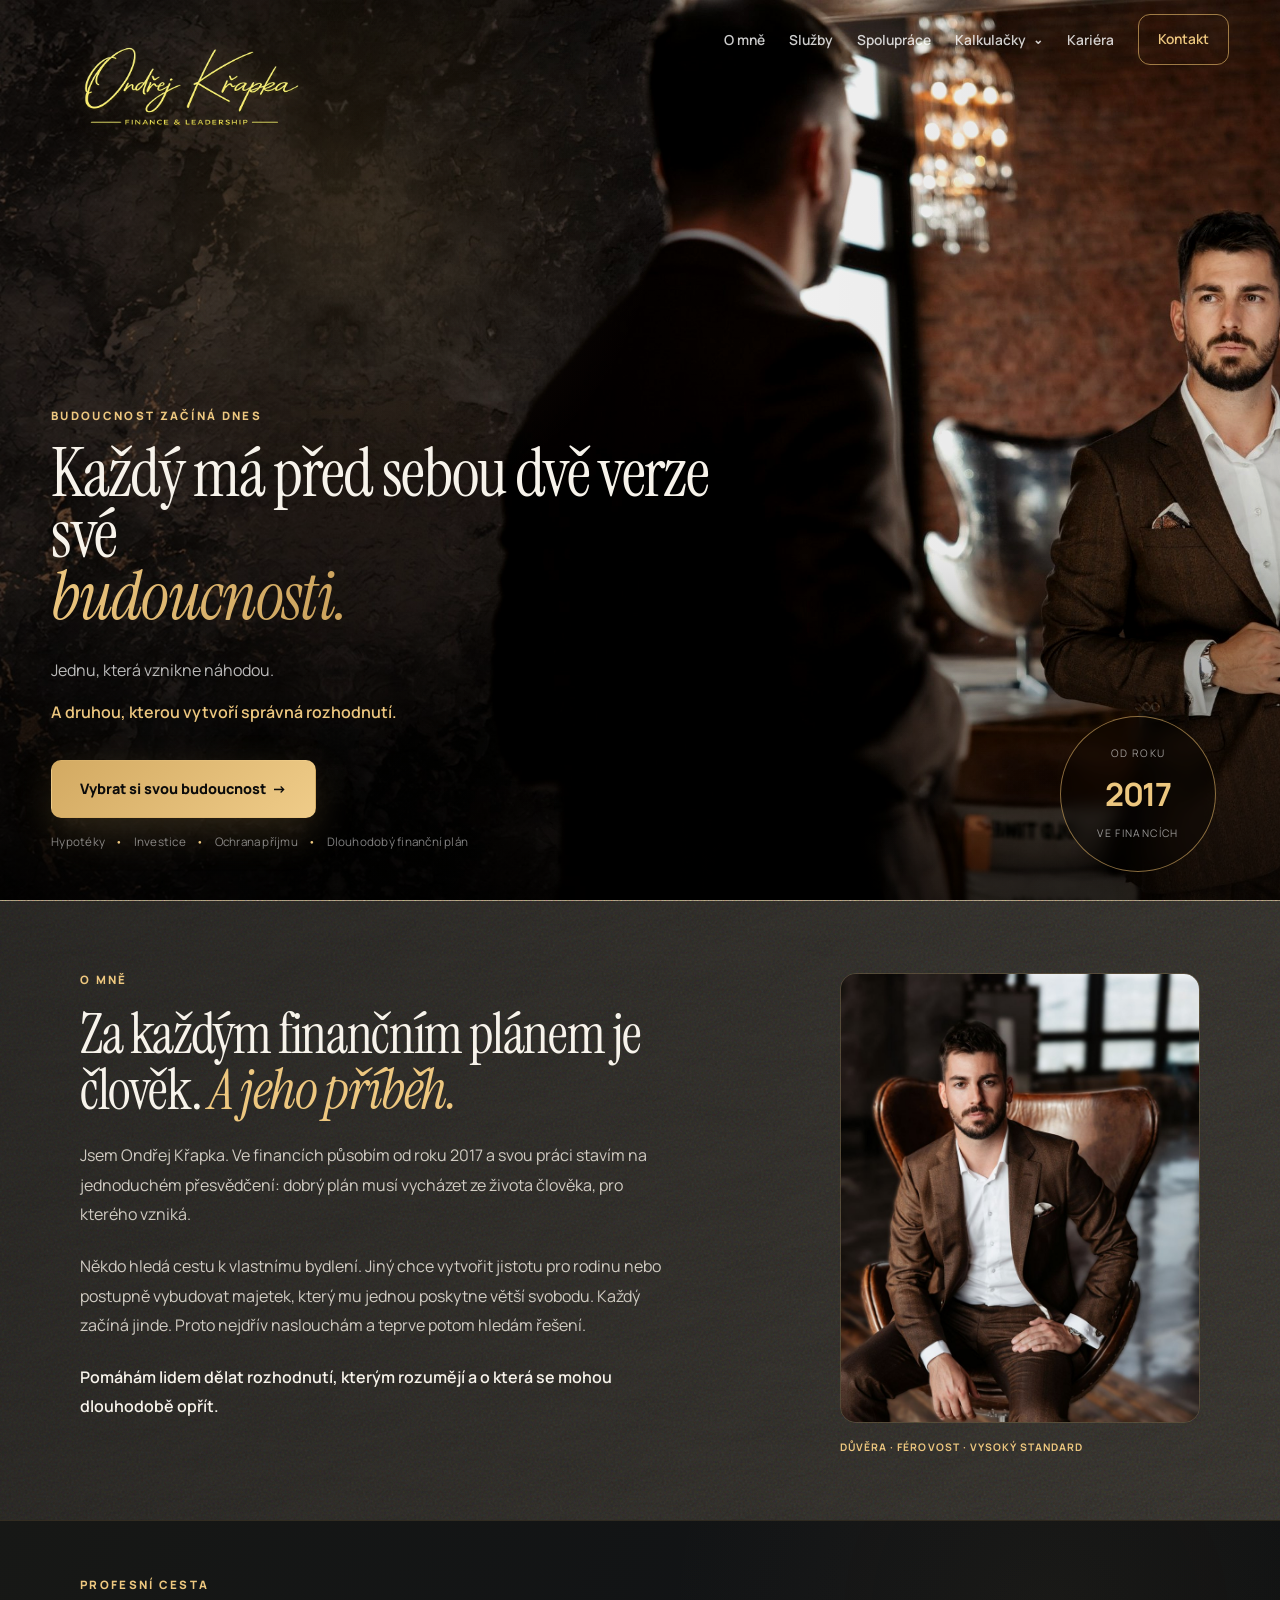
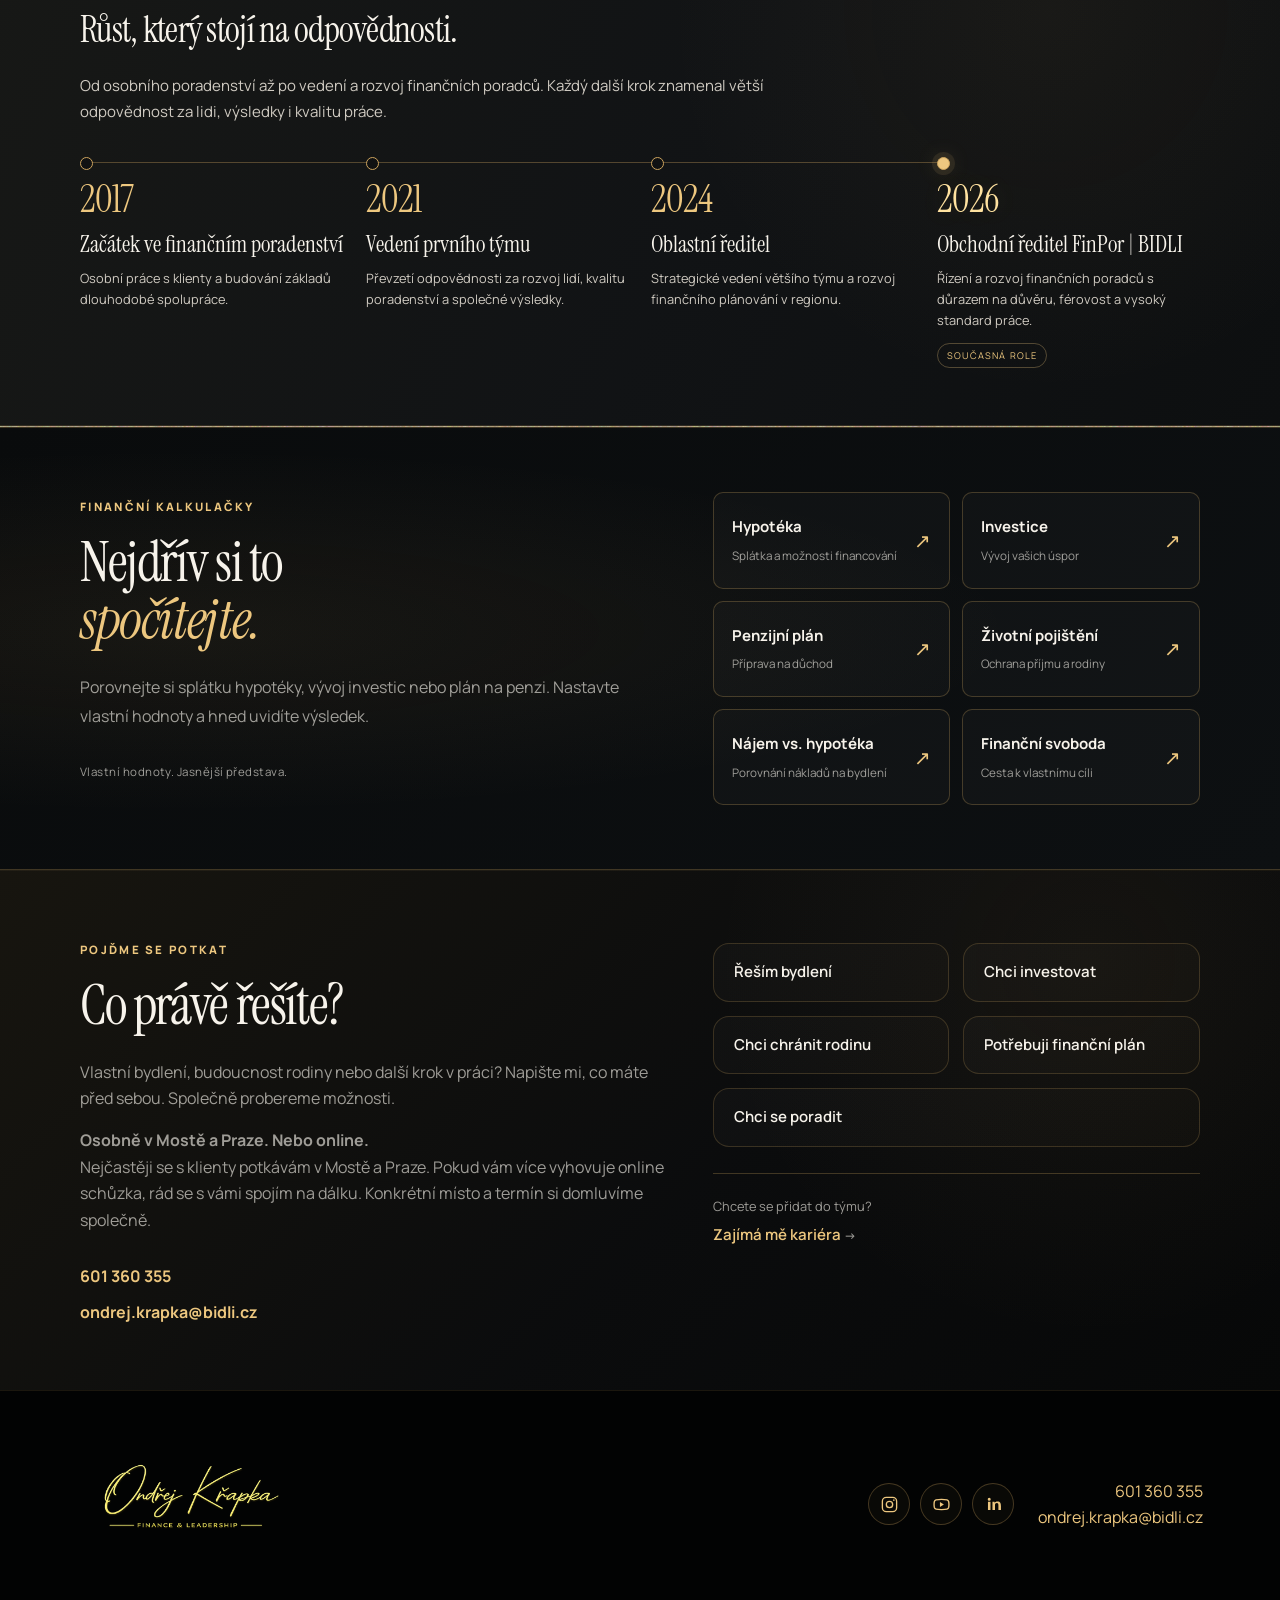
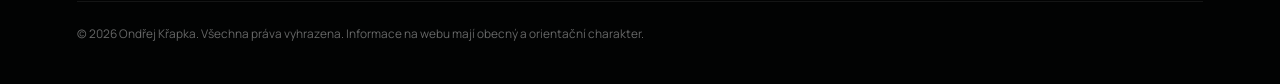
==== index.html @ a06b111b "Add meeting locations and online consultations" ====
<!DOCTYPE html>
<html lang="cs">
<head>
  <meta charset="UTF-8" />
  <meta name="viewport" content="width=device-width, initial-scale=1.0" />
  <meta name="description" content="Ondřej Křapka pomáhá klientům vytvářet dlouhodobý finanční plán pro bydlení, investice, ochranu příjmu a svobodnější budoucnost." />
  <title>Ondřej Křapka | Finance & Leadership</title>
  <link rel="preconnect" href="https://fonts.googleapis.com">
  <link rel="preconnect" href="https://fonts.gstatic.com" crossorigin>
  <link href="https://fonts.googleapis.com/css2?family=Instrument+Serif:ital@0;1&family=Manrope:wght@400;500;600;700;800&display=swap" rel="stylesheet">
    <link rel="stylesheet" href="styles.css?v=mobile-header-2">
</head>
<body class="home-page">
  <header class="site-header">
    <a href="#top" class="brand" aria-label="Ondřej Křapka – úvod"><picture><source media="(max-width: 700px)" srcset="logoHlavicka-mobile.png?v=1"><img src="logoHlavicka-optimized.png?v=1" alt="Ondřej Křapka – Finance & Leadership" decoding="async"></picture></a>
    <button class="menu-toggle" type="button" aria-label="Otevřít menu" aria-expanded="false"><span></span><span></span></button>
    <nav class="main-nav" aria-label="Hlavní navigace"><a href="index.html#o-mne">O mně</a><a href="spoluprace.html#sluzby">Služby</a><a href="spoluprace.html">Spolupráce</a><div class="nav-dropdown"><a href="kalkulacky.html">Kalkulačky</a><div class="nav-dropdown-menu"><a href="kalkulacky.html#mortgage">Hypoteční kalkulačka</a><a href="kalkulacky.html#investment">Investiční kalkulačka</a><a href="kalkulacky.html#insurance">Životní pojištění</a><a href="kalkulacky.html#pension">Penzijní plán</a><a href="kalkulacky.html#rentbuy">Nájem versus hypotéka</a><a href="kalkulacky.html#freedom">Finanční svoboda</a></div></div><a href="kariera.html">Kariéra</a><a href="index.html#kontakt" class="nav-cta">Kontakt</a></nav>
  </header>

  <main id="top">
    <section class="hero">
      <img class="hero-image" src="hero-sterka-optimized.jpg?v=1" width="3173" height="1365" alt="Ondřej Křapka" fetchpriority="high" decoding="async">
      <div class="hero-overlay"></div>
      <div class="hero-content">
        <span class="eyebrow">Budoucnost začíná dnes</span>
        <h1>Každý má před sebou dvě verze své <em>budoucnosti.</em></h1>
        <p class="hero-lead">Jednu, která vznikne náhodou.<strong>A druhou, kterou vytvoří správná rozhodnutí.</strong></p>
        <div class="hero-actions"><a class="button button-primary" href="#kontakt">Vybrat si svou budoucnost&nbsp; →</a></div>
        <div class="hero-note hero-services">Hypotéky <span>•</span> Investice <span>•</span> Ochrana příjmu <span>•</span> Dlouhodobý finanční plán</div>
      </div>
      <div class="hero-badge"><span>Od roku</span><strong>2017</strong><span>ve financích</span></div>
    </section>




    <section class="about-page section" id="o-mne" aria-labelledby="about-title">
      <div class="about-page-inner">
        <div class="about-introduction">
          <div class="reveal">
            <span class="section-label">O mně</span>
            <h2 id="about-title">Za každým finančním plánem je člověk. <em>A jeho příběh.</em></h2>
            <p>Jsem Ondřej Křapka. Ve financích působím od roku 2017 a svou práci stavím na jednoduchém přesvědčení: dobrý plán musí vycházet ze života člověka, pro kterého vzniká.</p>
            <p>Někdo hledá cestu k vlastnímu bydlení. Jiný chce vytvořit jistotu pro rodinu nebo postupně vybudovat majetek, který mu jednou poskytne větší svobodu. Každý začíná jinde. Proto nejdřív naslouchám a teprve potom hledám řešení.</p>
            <p class="about-emphasis">Pomáhám lidem dělat rozhodnutí, kterým rozumějí a o která se mohou dlouhodobě opřít.</p>
          </div>
          <figure class="about-portrait reveal">
            <img src="business8-optimized.jpg?v=1" alt="Ondřej Křapka v obleku" loading="lazy" decoding="async">
            <figcaption>Důvěra · Férovost · Vysoký standard</figcaption>
          </figure>
        </div>

        <section class="about-experience about-block" id="profesni-cesta" aria-labelledby="journey-title">
          <div class="reveal">
            <span class="section-label">Profesní cesta</span>
            <h3 id="journey-title">Růst, který stojí na odpovědnosti.</h3>
            <p>Od osobního poradenství až po vedení a rozvoj finančních poradců. Každý další krok znamenal větší odpovědnost za lidi, výsledky i kvalitu práce.</p>
          </div>
          <ol class="career-timeline" role="list" aria-label="Profesní časová osa Ondřeje Křapky">
            <li class="career-step">
              <span class="career-year">2017</span>
              <h4>Začátek ve finančním poradenství</h4>
              <p>Osobní práce s klienty a budování základů dlouhodobé spolupráce.</p>
            </li>
            <li class="career-step">
              <span class="career-year">2021</span>
              <h4>Vedení prvního týmu</h4>
              <p>Převzetí odpovědnosti za rozvoj lidí, kvalitu poradenství a společné výsledky.</p>
            </li>
            <li class="career-step">
              <span class="career-year">2024</span>
              <h4>Oblastní ředitel</h4>
              <p>Strategické vedení většího týmu a rozvoj finančního plánování v regionu.</p>
            </li>
            <li class="career-step career-step-current" aria-current="step">
              <span class="career-year">2026</span>
              <h4>Obchodní ředitel FinPor | BIDLI</h4>
              <p>Řízení a rozvoj finančních poradců s důrazem na důvěru, férovost a vysoký standard práce.</p>
              <span class="career-current-label">Současná role</span>
            </li>
          </ol>
        </section>






      </div>
    </section>




<section id="kalkulacky" class="calculator-teaser section" aria-labelledby="calculator-teaser-title">
      <div class="calculator-teaser-inner">
        <div class="calculator-teaser-copy">
          <span class="section-label">Finanční kalkulačky</span>
          <h2 id="calculator-teaser-title">Nejdřív si to<br><em>spočítejte.</em></h2>
          <p>Porovnejte si splátku hypotéky, vývoj investic nebo plán na penzi. Nastavte vlastní hodnoty a hned uvidíte výsledek.</p>
          <span class="calculator-teaser-note">Vlastní hodnoty. Jasnější představa.</span>
        </div>
<nav class="calculator-shortcuts" aria-label="Vyberte kalkulačku"><a href="kalkulacky.html#mortgage"><span><strong>Hypotéka</strong><small>Splátka a možnosti financování</small></span><span aria-hidden="true">↗</span></a><a href="kalkulacky.html#investment"><span><strong>Investice</strong><small>Vývoj vašich úspor</small></span><span aria-hidden="true">↗</span></a><a href="kalkulacky.html#pension"><span><strong>Penzijní plán</strong><small>Příprava na důchod</small></span><span aria-hidden="true">↗</span></a><a href="kalkulacky.html#insurance"><span><strong>Životní pojištění</strong><small>Ochrana příjmu a rodiny</small></span><span aria-hidden="true">↗</span></a><a href="kalkulacky.html#rentbuy"><span><strong>Nájem vs. hypotéka</strong><small>Porovnání nákladů na bydlení</small></span><span aria-hidden="true">↗</span></a><a href="kalkulacky.html#freedom"><span><strong>Finanční svoboda</strong><small>Cesta k vlastnímu cíli</small></span><span aria-hidden="true">↗</span></a></nav>
      </div>
    </section>








    <section id="kontakt" class="contact section">
      <div class="reveal">
        <span class="section-label">Pojďme se potkat</span>
        <h2>Co právě řešíte?</h2>
        <p>Vlastní bydlení, budoucnost rodiny nebo další krok v práci? Napište mi, co máte před sebou. Společně probereme možnosti.</p>
        <p><strong>Osobně v Mostě a Praze. Nebo online.</strong><br>Nejčastěji se s klienty potkávám v Mostě a Praze. Pokud vám více vyhovuje online schůzka, rád se s vámi spojím na dálku. Konkrétní místo a termín si domluvíme společně.</p>
        <div class="contact-direct"><a href="tel:+420601360355">601 360 355</a><a href="mailto:ondrej.krapka@bidli.cz">ondrej.krapka@bidli.cz</a></div>
      </div>

      <div class="contact-journey reveal">
        <div class="contact-step" id="futureStep" aria-hidden="false">
          <div class="future-picker" role="group" aria-label="Výběr oblasti spolupráce">
            <button class="future-option" type="button" data-future="Vlastní bydlení" data-message="Hypotéka a financování bydlení">
              <strong>Řeším bydlení</strong>
            </button>
            <button class="future-option" type="button" data-future="Finanční nezávislost" data-message="Investice a budování majetku">
              <strong>Chci investovat</strong>
            </button>
            <button class="future-option" type="button" data-future="Jistota pro rodinu" data-message="Ochrana příjmu a rodiny">
              <strong>Chci chránit rodinu</strong>
            </button>
            <button class="future-option" type="button" data-future="Dlouhodobý finanční plán" data-message="Komplexní finanční plán">
              <strong>Potřebuji finanční plán</strong>
            </button>
            <button class="future-option" style="grid-column:1/-1" type="button" data-future="Chci se poradit" data-message="Obecný dotaz – chci se poradit">
              <strong>Chci se poradit</strong>
            </button>
            <button class="future-option career-contact-option" type="button" data-future="Kariéra ve financích" data-message="Kariéra ve finančním poradenství">
              <span>Chcete se přidat do týmu?</span><strong>Zajímá mě kariéra <span aria-hidden="true">→</span></strong>
            </button>
          </div>
        </div>

        <div class="contact-step hidden" id="formStep" aria-hidden="true" inert>
          <form class="contact-form" id="contactForm" novalidate>
            <div class="contact-form-head">
              <div><h3>Udělali jste první krok.</h3><div class="selected-future" id="selectedFuture">—</div></div>
              <button class="change-future" id="changeFuture" type="button">Změnit výběr</button>
            </div>
            <input type="hidden" name="tema" id="futureInput">
            <div class="form-row"><label>Jméno a příjmení<input type="text" name="jmeno" autocomplete="name" required></label><label>Telefon<input type="tel" name="telefon" autocomplete="tel" required></label></div>
            <label>E-mail<input type="email" name="email" autocomplete="email" required></label>
            <label>Co aktuálně řešíte? <span style="font-weight:400;color:rgba(255,255,255,.38)">(volitelné)</span><textarea name="zprava" rows="3" placeholder="Stačí pár vět..."></textarea></label>
            <label class="consent"><input type="checkbox" name="souhlas" value="ano" required><span>Souhlasím se zpracováním údajů za účelem zpětného kontaktování.</span></label>
            <button class="button button-primary" type="submit">Připravit e-mail →</button>
            <p class="contact-note" id="contactNote">Po potvrzení se otevře váš e-mailový program s připravenou zprávou. První rozhovor je nezávazný.</p>
            <p class="form-status" id="formStatus" role="status" aria-live="polite"></p>
          </form>
        </div>
      </div>
    </section>
  </main>

  <footer class="site-footer"><div><img src="logoHlavicka-optimized.png?v=1" alt="Ondřej Křapka" loading="lazy" decoding="async"></div><nav class="footer-socials" aria-label="Sociální sítě"><a href="https://www.instagram.com/ondrej.krapka/" target="_blank" rel="noopener noreferrer" aria-label="Instagram Ondřeje Křapky"><svg viewBox="0 0 24 24" aria-hidden="true"><rect x="3" y="3" width="18" height="18" rx="5"></rect><circle cx="12" cy="12" r="4"></circle><circle class="social-icon-dot" cx="17.5" cy="6.5" r="1"></circle></svg></a><a href="https://www.youtube.com/@OndrejKrapka" target="_blank" rel="noopener noreferrer" aria-label="YouTube Ondřeje Křapky"><svg viewBox="0 0 24 24" aria-hidden="true"><path d="M21 8.2a3 3 0 0 0-2.1-2.1C17 5.6 12 5.6 12 5.6s-5 0-6.9.5A3 3 0 0 0 3 8.2 15 15 0 0 0 2.6 12 15 15 0 0 0 3 15.8a3 3 0 0 0 2.1 2.1c1.9.5 6.9.5 6.9.5s5 0 6.9-.5a3 3 0 0 0 2.1-2.1 15 15 0 0 0 .4-3.8 15 15 0 0 0-.4-3.8Z"></path><path class="social-icon-fill" d="m10 15.2 5-3.2-5-3.2Z"></path></svg></a><a href="https://linkedin.com/in/ondrejkrapka?originalSubdomain=cz" target="_blank" rel="noopener noreferrer" aria-label="LinkedIn Ondřeje Křapky"><svg viewBox="0 0 24 24" aria-hidden="true"><path class="social-icon-fill" d="M5 8.5h3.2V19H5V8.5Zm1.6-5a1.9 1.9 0 1 1 0 3.8 1.9 1.9 0 0 1 0-3.8Zm3.6 5h3.1v1.4c.7-1.1 1.9-1.8 3.6-1.8 3.8 0 4.5 2.5 4.5 5.8V19h-3.2v-5.8c0-1.4 0-3.2-2-3.2s-2.3 1.5-2.3 3.1V19h-3.2V8.5Z"></path></svg></a></nav><div class="footer-links"><a href="tel:+420601360355">601 360 355</a><a href="mailto:ondrej.krapka@bidli.cz">ondrej.krapka@bidli.cz</a></div><p>© <span id="year"></span> Ondřej Křapka. Všechna práva vyhrazena. Informace na webu mají obecný a orientační charakter.</p></footer>

  <script src="script.js?v=career-journey-about-1"></script>
  <script>
    const futureStep=document.getElementById('futureStep'),formStep=document.getElementById('formStep'),futureInput=document.getElementById('futureInput'),selectedFuture=document.getElementById('selectedFuture'),changeFuture=document.getElementById('changeFuture'),contactNote=document.getElementById('contactNote'),contactForm=document.getElementById('contactForm'),formStatus=document.getElementById('formStatus');
    const showContactStep=(element,visible)=>{element.classList.toggle('hidden',!visible);element.inert=!visible;element.setAttribute('aria-hidden',String(!visible))};
    document.querySelectorAll('.future-option').forEach(option=>option.addEventListener('click',()=>{
      document.querySelectorAll('.future-option').forEach(item=>item.classList.toggle('active',item===option));
      futureInput.value=option.dataset.message||option.dataset.future;
      selectedFuture.textContent=option.dataset.future;
      if(option.dataset.future==='Kariéra ve financích'){
        contactNote.textContent='Po potvrzení se otevře váš e-mailový program. Rád vám představím fungování týmu i možnosti kariérního růstu.';
      }else{
        contactNote.textContent='Po potvrzení se otevře váš e-mailový program s připravenou zprávou. První rozhovor je nezávazný.';
      }
      formStatus.textContent='';
      showContactStep(futureStep,false);
      showContactStep(formStep,true);
      setTimeout(()=>formStep.querySelector('input:not([type="hidden"])')?.focus(),280);
    }));
    if(new URLSearchParams(location.search).get('tema')==='kariera')document.querySelector('.future-option[data-future="Kariéra ve financích"]').click();
    const requestedBank={moneta:'MONETA Money Bank',csas:'Česká spořitelna',kb:'Komerční banka'}[new URLSearchParams(location.search).get('banka')];
    if(requestedBank){
      document.querySelector('.future-option[data-future="Vlastní bydlení"]').click();
      contactForm.querySelector('textarea').value='Zajímá mě hypotéka u banky '+requestedBank+'. Prosím o ověření aktuální sazby a podmínek.';
      history.replaceState(null,'',location.pathname+location.hash);
    }
    changeFuture.addEventListener('click',()=>{
      showContactStep(formStep,false);
      showContactStep(futureStep,true);
      setTimeout(()=>document.querySelector('.future-option.active')?.focus(),280);
    });
    contactForm.addEventListener('submit',event=>{
      event.preventDefault();
      formStatus.textContent='';
      if(!contactForm.checkValidity()){
        formStatus.textContent='Prosím doplňte povinné údaje a potvrďte souhlas.';
        contactForm.reportValidity();
        return;
      }
      const data=new FormData(contactForm),subject='Nezávazná konzultace – '+selectedFuture.textContent,body=['Téma: '+(data.get('tema')||selectedFuture.textContent),'Jméno: '+data.get('jmeno'),'Telefon: '+data.get('telefon'),'E-mail: '+data.get('email'),'','Co aktuálně řeším:',''+(data.get('zprava')||'—')].join('\n');
      formStatus.textContent='Otevírám připravený e-mail. Pokud se nic nestane, napište na ondrej.krapka@bidli.cz.';
      window.location.href='mailto:ondrej.krapka@bidli.cz?subject='+encodeURIComponent(subject)+'&body='+encodeURIComponent(body);
    });

  </script>
</body>
</html>
---- styles.css ----
:root{
      --black:#050606;
      --black-soft:#0b0c0d;
      --panel:#101112;
      --gold:#cda45e;
      --gold-light:#edc77f;
      --white:#f7f3eb;
      --muted:rgba(247,243,235,.62);
      --line:rgba(205,164,94,.28);
      --shadow:0 24px 70px rgba(0,0,0,.35);
    }
    *{box-sizing:border-box}
    html{scroll-behavior:smooth}
    body{margin:0;background:var(--black);color:var(--white);font-family:"Manrope",sans-serif;line-height:1.65;overflow-x:hidden}
    body.menu-open{overflow:hidden}
    a{color:inherit;text-decoration:none}
    img{display:block;max-width:100%}
    button,input,textarea,select{font:inherit}

    .site-header{position:fixed;top:-10px;left:0;right:0;z-index:100;display:flex;align-items:flex-start;justify-content:space-between;padding:18px clamp(22px,4vw,72px) 0;transition:top .35s ease,padding .35s ease,background .35s ease,backdrop-filter .35s ease,border-color .35s ease}
    .site-header.scrolled{top:0;height:72px;min-height:72px;max-height:72px;align-items:center;padding:0 clamp(22px,4vw,72px);overflow:visible;background:rgba(5,6,6,.72);backdrop-filter:blur(12px);border-bottom:1px solid rgba(205,164,94,.08)}
    .brand{display:flex;align-items:center;width:clamp(270px,21vw,380px);margin-top:-2px;opacity:0;transform:translateY(10px);animation:brandEnter .8s cubic-bezier(.2,.7,.2,1) .08s forwards;transition:width .35s ease,height .35s ease,margin .35s ease}
    .brand img{display:block;width:100%;height:auto;max-height:none;object-fit:contain;mix-blend-mode:screen;filter:drop-shadow(0 0 10px rgba(237,199,127,.2));transition:transform .3s ease,filter .3s ease}.brand:hover img{transform:scale(1.03);filter:drop-shadow(0 0 16px rgba(237,199,127,.34))}
    .site-header.scrolled .brand{width:220px;height:64px;margin:0;overflow:hidden;transform:none}
    .site-header.scrolled .brand img{width:100%;height:100%;object-fit:contain;object-position:left center}
    .main-nav{display:flex;align-items:center;gap:32px;margin-top:8px;font-size:.86rem;font-weight:600;transform:none;opacity:0;animation:navEnter .8s cubic-bezier(.2,.7,.2,1) .18s forwards}
    .site-header.scrolled .main-nav{margin-top:0}
    .main-nav a{color:rgba(255,255,255,.8);transition:.25s ease}
    .main-nav a:hover{color:var(--gold-light)}
    .main-nav .nav-cta{margin-top:-2px;padding:13px 19px;border:1px solid rgba(205,164,94,.72);border-radius:12px;color:var(--gold-light)}
    .menu-toggle{display:none}

    .hero{position:relative;min-height:100svh;display:flex;align-items:flex-end;overflow:hidden;background:#050606}
    .hero-image{position:absolute;inset:0;width:100%;max-width:none;height:100%;object-fit:cover;object-position:center center;filter:saturate(.98) contrast(1.08) brightness(1.06)}
    .hero-overlay{position:absolute;inset:0;z-index:1;background:radial-gradient(circle at 28% 24%,rgba(205,164,94,.14),transparent 26%),linear-gradient(90deg,rgba(0,0,0,.40) 0%,rgba(0,0,0,.32) 28%,rgba(0,0,0,.06) 62%,rgba(0,0,0,.12) 100%),linear-gradient(0deg,rgba(0,0,0,.64) 0%,transparent 39%)}
    @media(min-width:1500px){.hero-image{object-position:40% center}}
    .hero-content{position:relative;z-index:2;width:min(760px,90%);padding:210px clamp(24px,4vw,72px) 48px}
    .eyebrow,.section-label{display:inline-block;margin-bottom:18px;color:var(--gold-light);font-size:.72rem;font-weight:800;letter-spacing:.2em;text-transform:uppercase}
    .hero h1,.section h2{font-family:"Instrument Serif",serif;font-weight:400;letter-spacing:-.025em}
    .hero h1{max-width:660px;margin:0;font-size:clamp(3.5rem,5.2vw,6.4rem);line-height:.92}
    .hero h1 em{
      display:block;
      color:var(--gold-light);
      font-style:italic;
      background:linear-gradient(
        105deg,
        #9f7838 0%,
        #cda45e 24%,
        #edc77f 43%,
        #fff3cf 50%,
        #edc77f 57%,
        #cda45e 76%,
        #9f7838 100%
      );
      background-size:240% 100%;
      background-position:100% 50%;
      -webkit-background-clip:text;
      background-clip:text;
      -webkit-text-fill-color:transparent;
      animation:future-title-shimmer 8s cubic-bezier(.42,0,.58,1) infinite;
    }
    @keyframes future-title-shimmer{
      0%,18%{background-position:100% 50%}
      58%,100%{background-position:-100% 50%}
    }
    .hero-lead{max-width:610px;margin:30px 0 0;color:rgba(255,255,255,.72);font-size:clamp(1rem,1.1vw,1.14rem)}
    .hero-lead strong{display:block;margin-top:16px;color:var(--gold-light);font-weight:600}
    .hero-actions{display:flex;gap:16px;flex-wrap:wrap;margin-top:34px}
    .button{display:inline-flex;align-items:center;justify-content:center;min-height:58px;padding:0 28px;border-radius:10px;border:1px solid transparent;font-size:.9rem;font-weight:800;transition:.25s ease;cursor:pointer}
    .button:hover{transform:translateY(-2px)}
    .button-primary{background:linear-gradient(135deg,#d3aa62,#efcc89);color:#0b0b0b;box-shadow:0 14px 40px rgba(205,164,94,.2)}
    .button-primary:hover{box-shadow:0 18px 48px rgba(205,164,94,.3)}
    .button-ghost{border-color:rgba(205,164,94,.55);color:var(--white);background:rgba(0,0,0,.22)}
    .button-ghost:hover{border-color:var(--gold-light);color:var(--gold-light)}
    .hero-note{margin-top:15px;color:rgba(255,255,255,.5);font-size:.73rem}
    .hero-note span{color:var(--gold-light);padding:0 8px}
    .hero-badge{position:absolute;z-index:2;right:clamp(26px,5vw,90px);bottom:28px;width:156px;height:156px;display:grid;place-content:center;text-align:center;border:1px solid rgba(205,164,94,.65);border-radius:50%;background:rgba(0,0,0,.25);backdrop-filter:blur(8px);font-size:.65rem;text-transform:uppercase;letter-spacing:.13em;color:rgba(255,255,255,.58)}
    .hero-badge strong{display:block;margin:5px 0;color:var(--gold-light);font-size:2rem;letter-spacing:-.04em}


    .section{padding:clamp(90px,9vw,145px) clamp(22px,6vw,100px)}
    .section h2{margin:0;font-size:clamp(2.8rem,4.6vw,5.2rem);line-height:1}
    .about-showcase{display:grid;grid-template-columns:1fr 1fr;min-height:650px;padding:0;background:linear-gradient(180deg,#101113 0%,#141517 100%);border-top:0;border-bottom:1px solid rgba(205,164,94,.14)}
    .about-copy{padding:clamp(72px,7vw,112px) clamp(25px,6vw,100px);display:flex;flex-direction:column;justify-content:center}
    .about-copy p{max-width:620px;color:var(--muted);font-size:1.03rem}
    .text-link{display:inline-flex;align-items:center;gap:12px;width:max-content;margin-top:18px;color:var(--gold-light);font-weight:700;border-bottom:1px solid var(--gold);padding-bottom:5px}
    .about-photo{min-height:570px;margin-top:80px;background:linear-gradient(90deg,#101113 0%,rgba(16,17,19,.38) 18%,transparent 34%),url('business10.jpg') center 18%/cover no-repeat;filter:saturate(.64) contrast(1.06)}


    .hero-services{max-width:720px;letter-spacing:.02em}

    /* Silna druha sekce: duvera pred produkty */
    .trust-section{display:grid;grid-template-columns:minmax(0,1.05fr) minmax(420px,.95fr);min-height:760px;background:linear-gradient(135deg,#111315 0%,#0b0c0e 58%,#080909 100%);border-top:1px solid rgba(205,164,94,.10);border-bottom:1px solid rgba(205,164,94,.14);overflow:hidden}
    .trust-copy{padding:clamp(78px,8vw,132px) clamp(28px,6vw,104px);display:flex;flex-direction:column;justify-content:center}
    .trust-copy h2{max-width:760px;margin:0;font-family:"Instrument Serif",serif;font-size:clamp(3.2rem,5vw,5.8rem);font-weight:400;line-height:.96;letter-spacing:-.03em}
    .trust-lead{max-width:700px;margin:30px 0 0;color:rgba(247,243,235,.76);font-size:clamp(1.03rem,1.25vw,1.2rem);line-height:1.8}
    .trust-lead strong{color:var(--white);font-weight:600}
    .trust-points{display:grid;gap:0;margin-top:42px;border-top:1px solid rgba(205,164,94,.20)}
    .trust-point{display:grid;grid-template-columns:44px 1fr;gap:18px;padding:24px 0;border-bottom:1px solid rgba(205,164,94,.16)}
    .trust-point-number{color:var(--gold-light);font-family:"Instrument Serif",serif;font-size:1.35rem;line-height:1.1}
    .trust-point h3{margin:0 0 6px;font-family:"Instrument Serif",serif;font-size:clamp(1.65rem,2vw,2.25rem);font-weight:400;line-height:1.05}
    .trust-point p{max-width:650px;margin:0;color:var(--muted);font-size:.92rem}
    .trust-photo{position:relative;min-height:760px;background:linear-gradient(90deg,#0b0c0e 0%,rgba(11,12,14,.25) 18%,transparent 36%),url('business10.jpg') center 18%/cover no-repeat;filter:saturate(.9) contrast(1.02)}
    .trust-photo::after{content:"";position:absolute;inset:0;background:linear-gradient(0deg,rgba(5,6,6,.58) 0%,transparent 34%),linear-gradient(90deg,rgba(5,6,6,.18),transparent 45%)}
    .trust-signature{position:absolute;z-index:1;left:42px;bottom:38px;max-width:270px;color:rgba(255,255,255,.62);font-size:.75rem;letter-spacing:.08em;text-transform:uppercase}
    .trust-signature strong{display:block;margin-top:5px;color:var(--gold-light);font-family:"Instrument Serif",serif;font-size:1.7rem;font-weight:400;letter-spacing:0;text-transform:none}
    .trust-authority{position:absolute;z-index:2;bottom:130px;right:34px;width:min(310px,calc(100% - 68px));padding:20px 22px;border:1px solid rgba(205,164,94,.22);border-radius:16px;background:rgba(7,8,8,.62);backdrop-filter:blur(12px);box-shadow:0 20px 55px rgba(0,0,0,.28)}
    .trust-authority span{display:block;margin-bottom:13px;color:var(--gold-light);font-size:.66rem;font-weight:800;letter-spacing:.16em;text-transform:uppercase}
    .trust-authority ul{display:grid;gap:10px;margin:0;padding:0;list-style:none}
    .trust-authority li{position:relative;padding-left:16px;color:rgba(255,255,255,.74);font-size:.78rem;line-height:1.45}
    .trust-authority li::before{content:"";position:absolute;left:0;top:.62em;width:5px;height:5px;border-radius:50%;background:var(--gold-light);box-shadow:0 0 10px rgba(237,199,127,.55)}
    .trust-closing{max-width:760px;margin:34px 0 0;padding:26px 0 0;border-top:1px solid rgba(205,164,94,.18);font-family:"Instrument Serif",serif;font-size:clamp(1.75rem,2.4vw,2.7rem);line-height:1.08;color:var(--white)}
    .trust-closing em{color:var(--gold-light);font-style:italic}
    .trust-closing-sub{margin:10px 0 0;font-family:"Instrument Serif",serif;font-size:clamp(1.6rem,2.2vw,2.4rem);color:var(--gold-light);font-style:italic}
    .about-intro strong{display:block;margin-bottom:8px;color:var(--white);font-family:"Instrument Serif",serif;font-size:1.55rem;font-weight:400}
    .about-values{display:flex;align-items:center;flex-wrap:wrap;gap:14px;margin:28px 0 2px;color:var(--gold-light);font-size:.76rem;font-weight:800;letter-spacing:.12em;text-transform:uppercase}.about-values span:not(:last-child)::after{content:"•";display:inline-block;margin-left:14px;color:rgba(237,199,127,.48)}
    .journey{display:grid;grid-template-columns:minmax(280px,.8fr) minmax(0,1.2fr);gap:clamp(50px,8vw,120px);background:linear-gradient(180deg,#151618 0%,#111214 100%);border-top:1px solid rgba(205,164,94,.10);border-bottom:1px solid rgba(205,164,94,.12)}.journey-copy{position:sticky;top:120px;align-self:start}.journey-copy p{max-width:520px;color:var(--muted)}
    .timeline{border-top:1px solid var(--line)}.timeline-item{display:grid;grid-template-columns:110px 1fr;gap:28px;padding:34px 0;border-bottom:1px solid var(--line)}.timeline-year{color:var(--gold-light);font-family:"Instrument Serif",serif;font-size:2.4rem;line-height:1}.timeline-item h3{margin:0 0 8px;font-family:"Instrument Serif",serif;font-size:2rem;font-weight:400}.timeline-item p{margin:0;color:var(--muted)}

    .quote{position:relative;overflow:hidden;text-align:center;background:linear-gradient(180deg,#0c0d0f 0%,#101113 100%);padding:clamp(28px,3vw,46px) 24px 18px;border-top:1px solid rgba(205,164,94,.10);border-bottom:0}
    .quote::after{content:"";position:absolute;left:-5%;right:-5%;bottom:-112px;height:220px;background:repeating-radial-gradient(ellipse at center,transparent 0 18px,rgba(205,164,94,.12) 19px 20px);opacity:.32;transform:scaleY(.28)}
    .quote-mark{color:var(--gold-light);font-family:"Instrument Serif",serif;font-size:3rem;line-height:.65;margin-top:0}
    .quote blockquote{position:relative;z-index:1;max-width:950px;margin:14px auto 0;font-family:"Instrument Serif",serif;font-size:clamp(2.25rem,4vw,4.7rem);line-height:1.02}
    .quote blockquote em{display:block;color:var(--gold-light)}

    .services{padding-top:clamp(70px,7vw,105px);padding-bottom:clamp(70px,7vw,105px);background:linear-gradient(180deg,#0b0c0d 0%,#101113 100%);border-top:1px solid rgba(205,164,94,.10);border-bottom:1px solid rgba(205,164,94,.12)}
    .section-heading{display:grid;grid-template-columns:minmax(0,1.15fr) minmax(280px,.55fr);align-items:end;gap:clamp(36px,7vw,100px);margin-bottom:38px}
    .section-heading h2{max-width:760px;font-size:clamp(2.8rem,4vw,4.7rem)}
    .section-heading p{max-width:430px;margin:0;color:var(--muted);font-size:.96rem}
    .service-grid{display:grid;grid-template-columns:repeat(2,minmax(0,1fr));gap:12px}
    .service-card{position:relative;min-height:210px;padding:28px 30px;display:grid;grid-template-columns:auto 1fr;grid-template-rows:auto 1fr auto;column-gap:20px;border:1px solid rgba(205,164,94,.16);border-radius:14px;background:linear-gradient(145deg,rgba(255,255,255,.018),rgba(205,164,94,.018));overflow:hidden;transition:transform .25s ease,border-color .25s ease,background .25s ease}
    .service-card::after{content:"";position:absolute;inset:auto -30% -70% 20%;height:160px;background:radial-gradient(circle,rgba(205,164,94,.10),transparent 68%);opacity:0;transition:opacity .25s ease}
    .service-card:hover{transform:translateY(-3px);border-color:rgba(237,199,127,.38);background:linear-gradient(145deg,rgba(255,255,255,.025),rgba(205,164,94,.035))}
    .service-card:hover::after{opacity:1}
    .service-number{grid-row:1/4;color:rgba(237,199,127,.55);font-family:"Instrument Serif",serif;font-size:1.35rem;line-height:1}
    .service-card h3{margin:0 0 10px;font-family:"Instrument Serif",serif;font-size:clamp(1.8rem,2.4vw,2.7rem);font-weight:400;line-height:1.02}
    .service-card p{max-width:520px;margin:0;color:var(--muted);font-size:.9rem}
    .service-card a{position:relative;z-index:1;width:max-content;margin-top:20px;color:var(--gold-light);font-size:.78rem;font-weight:800;letter-spacing:.02em}



    .calculators{background:linear-gradient(180deg,#111214 0%,#191b1d 52%,#101113 100%);border-top:1px solid rgba(205,164,94,.14);border-bottom:1px solid rgba(205,164,94,.14)}
    .calculators>.section-heading,.calculators>.calculator-tabs,.calculators>.calculator-view{width:min(1020px,calc(100% - 48px));margin-left:auto;margin-right:auto}
    .calculator-shell{display:grid;grid-template-columns:minmax(0,.9fr) minmax(0,1.1fr);gap:0;margin-top:22px;overflow:hidden;border:1px solid rgba(205,164,94,.14);border-radius:20px;background:linear-gradient(180deg,#121416 0%,#0f1113 100%);backdrop-filter:blur(12px);box-shadow:0 26px 70px rgba(0,0,0,.30)}
    .calculator-panel,.calculator-result{background:transparent;border:0;border-radius:0;padding:28px;box-shadow:none}
    .calculator-panel{border-right:1px solid rgba(205,164,94,.14)}
    .calculator-panel h3,.calculator-result h3{margin:0 0 6px;font-family:"Instrument Serif",serif;font-size:clamp(1.8rem,2.4vw,2.2rem);font-weight:400}
    .calculator-intro{margin:0 0 18px;color:var(--muted);font-size:.86rem}
    .calc-field{display:grid;gap:7px;margin-bottom:16px}
    .calc-field-head{display:flex;align-items:center;justify-content:space-between;gap:16px}
    .calc-field label{font-size:.75rem;font-weight:700;color:rgba(255,255,255,.72)}
    .calc-value-wrap{position:relative;display:flex;align-items:center}
    .calc-value-wrap input{width:100%;padding:11px 50px 11px 13px;border:1px solid rgba(255,255,255,.11);border-radius:9px;background:#080909;color:#fff;outline:none;font-weight:700;font-size:.9rem}
    .calc-value-wrap input:focus{border-color:var(--gold)}
    .calc-value-wrap span{position:absolute;right:13px;color:rgba(255,255,255,.42);font-size:.72rem;font-weight:700;pointer-events:none}
    .calc-range{width:100%;accent-color:var(--gold);cursor:pointer}
    .calc-scale{display:flex;justify-content:space-between;color:rgba(255,255,255,.34);font-size:.7rem}
    .calc-derived{display:flex;align-items:center;justify-content:space-between;gap:18px;padding:17px 18px;border:1px solid rgba(205,164,94,.2);border-radius:12px;background:rgba(205,164,94,.05);margin-bottom:24px}
    .calc-derived span{color:var(--muted);font-size:.8rem}.calc-derived strong{color:var(--gold-light);font-size:1.1rem}
    .result-kicker{color:var(--gold-light);font-size:.66rem;font-weight:800;letter-spacing:.16em;text-transform:uppercase}
    .monthly-payment{margin:8px 0 20px;font-family:"Instrument Serif",serif;font-size:clamp(2.6rem,3.8vw,4rem);line-height:.92;color:var(--gold-light);letter-spacing:-.04em}
    .monthly-payment small{display:block;margin-top:12px;font-family:"Manrope",sans-serif;font-size:.78rem;color:rgba(255,255,255,.45);letter-spacing:0}
    .result-grid{display:grid;grid-template-columns:repeat(2,1fr);gap:9px;margin-bottom:18px}
    .result-item{padding:13px 14px;border:1px solid rgba(255,255,255,.07);border-radius:10px;background:#0a0b0b}
    .result-item span{display:block;color:rgba(255,255,255,.42);font-size:.63rem;text-transform:uppercase;letter-spacing:.08em}.result-item strong{display:block;margin-top:4px;font-size:.94rem}
    .ltv-bar{margin:24px 0 28px}.ltv-track{height:9px;border-radius:999px;background:rgba(255,255,255,.08);overflow:hidden}.ltv-fill{height:100%;width:80%;border-radius:inherit;background:linear-gradient(90deg,#cda45e,#edc77f);transition:width .35s ease}.ltv-labels{display:flex;justify-content:space-between;margin-top:8px;color:rgba(255,255,255,.38);font-size:.68rem}
    .chart-wrap{padding:14px;border:1px solid rgba(255,255,255,.07);border-radius:12px;background:#090a0a}.chart-head{display:flex;justify-content:space-between;gap:20px;align-items:end;margin-bottom:16px}.chart-head h4{margin:0;font-family:"Instrument Serif",serif;font-size:1.6rem;font-weight:400}.chart-legend{display:flex;gap:14px;flex-wrap:wrap;color:rgba(255,255,255,.5);font-size:.7rem}.chart-legend span::before{content:"";display:inline-block;width:9px;height:9px;margin-right:6px;border-radius:50%;background:var(--gold)}.chart-legend span:last-child::before{background:rgba(255,255,255,.24)}
    #mortgageChart{display:block;width:100%;height:190px}
    .calculator-disclaimer{margin:18px 0 0;color:rgba(255,255,255,.36);font-size:.7rem}
    .calculator-cta{display:flex;align-items:center;justify-content:space-between;gap:14px;margin-top:18px;padding-top:18px;border-top:1px solid rgba(255,255,255,.07)}.calculator-cta p{margin:0;color:var(--muted);font-size:.84rem}


    .nav-dropdown{position:relative;display:flex;align-items:center}
    .nav-dropdown>a{display:inline-flex;align-items:center;gap:7px}
    .nav-dropdown>a::after{content:"⌄";font-size:.75rem;transition:.25s ease}
    .nav-dropdown:hover>a::after,.nav-dropdown:focus-within>a::after{transform:rotate(180deg)}
    .nav-dropdown-menu{position:absolute;top:calc(100% + 14px);left:50%;width:285px;padding:10px;transform:translate(-50%,10px);border:1px solid rgba(205,164,94,.22);border-radius:14px;background:rgba(8,9,9,.97);box-shadow:0 22px 60px rgba(0,0,0,.45);backdrop-filter:blur(18px);opacity:0;visibility:hidden;transition:.25s ease}
    .nav-dropdown:hover .nav-dropdown-menu,.nav-dropdown:focus-within .nav-dropdown-menu{opacity:1;visibility:visible;transform:translate(-50%,0)}
    .nav-dropdown-menu a{display:block;padding:11px 13px;border-radius:9px;color:rgba(255,255,255,.72);font-size:.78rem}
    .nav-dropdown-menu a:hover{background:rgba(205,164,94,.08);color:var(--gold-light)}

    .calculator-tabs{display:flex;gap:10px;flex-wrap:wrap;margin:0 auto 24px}
    .calculator-tab{padding:12px 16px;border:1px solid rgba(205,164,94,.22);border-radius:999px;background:transparent;color:rgba(255,255,255,.62);font-size:.76rem;font-weight:800;cursor:pointer;transition:.25s ease}
    .calculator-tab:hover,.calculator-tab.active{background:linear-gradient(135deg,#d3aa62,#efcc89);border-color:transparent;color:#0a0b0b}
    .calculator-view{display:none}.calculator-view.active{display:block}
    .calculator-shell{align-items:start}
    .compact-grid{display:grid;grid-template-columns:1fr 1fr;gap:12px}
    .compact-grid .calc-field{margin-bottom:6px}
    .select-wrap select{width:100%;padding:14px 15px;border:1px solid rgba(255,255,255,.12);border-radius:10px;background:#080909;color:#fff;outline:none;font-weight:700}
    .select-wrap select:focus{border-color:var(--gold)}
    .metric-highlight{padding:22px;border:1px solid rgba(205,164,94,.2);border-radius:14px;background:rgba(205,164,94,.055);margin-bottom:24px}
    .metric-highlight span{display:block;color:rgba(255,255,255,.5);font-size:.72rem;text-transform:uppercase;letter-spacing:.12em}
    .metric-highlight strong{display:block;margin-top:7px;font-family:"Instrument Serif",serif;color:var(--gold-light);font-size:clamp(2.6rem,5vw,4.8rem);font-weight:400;line-height:1}
    .scenario-note{padding:14px 16px;border-left:2px solid var(--gold);background:rgba(205,164,94,.05);color:var(--muted);font-size:.78rem;margin:18px 0 0}
    .chart-canvas{display:block;width:100%;height:220px}
    .result-status{display:inline-flex;align-items:center;gap:8px;margin:0 0 18px;padding:8px 11px;border:1px solid rgba(205,164,94,.22);border-radius:999px;color:var(--gold-light);font-size:.7rem;font-weight:800;text-transform:uppercase;letter-spacing:.1em}
    .result-status::before{content:"";width:7px;height:7px;border-radius:50%;background:var(--gold-light);box-shadow:0 0 12px rgba(237,199,127,.65)}

    .contact{display:grid;grid-template-columns:.8fr 1.2fr;gap:clamp(50px,8vw,120px);background:linear-gradient(180deg,#0d0e10 0%,#070808 100%);border-top:1px solid rgba(205,164,94,.10)}
    .contact p{color:var(--muted)}
    .contact-direct{display:grid;gap:6px;margin-top:30px;font-weight:700;color:var(--gold-light)}
    .contact-form{padding:clamp(28px,4vw,48px);background:#101111;border:1px solid rgba(205,164,94,.2);border-radius:16px;box-shadow:var(--shadow)}
    .form-row{display:grid;grid-template-columns:1fr 1fr;gap:16px}
    .contact-form label{display:grid;gap:8px;margin-bottom:16px;color:rgba(255,255,255,.68);font-size:.76rem;font-weight:700}
    .contact-form input,.contact-form textarea,.contact-form select{width:100%;padding:14px 15px;border:1px solid rgba(255,255,255,.12);border-radius:9px;background:#080909;color:white;outline:none}
    .contact-form input:focus,.contact-form textarea:focus,.contact-form select:focus{border-color:var(--gold)}
    .contact-form option{color:#111}
    .consent{grid-template-columns:auto 1fr!important;align-items:start}.consent input{width:17px;margin-top:2px}
    .contact-form small{display:block;margin-top:14px;color:rgba(255,255,255,.35)}


    /* Two-step contact journey */
    .contact{grid-template-columns:minmax(0,.78fr) minmax(420px,620px);align-items:start}
    .contact-journey{width:100%;max-width:620px;justify-self:end}
    .future-picker{display:grid;grid-template-columns:1fr 1fr;gap:14px;margin:8px 0 0}
    .future-option{display:flex;flex-direction:column;align-items:flex-start;gap:6px;min-height:118px;padding:22px;border:1px solid rgba(205,164,94,.22);border-radius:16px;background:linear-gradient(145deg,rgba(255,255,255,.025),rgba(205,164,94,.025));color:var(--white);text-align:left;cursor:pointer;transition:transform .25s ease,border-color .25s ease,background .25s ease,box-shadow .25s ease,opacity .25s ease}
    .future-option:hover,.future-option:focus-visible{transform:translateY(-3px);border-color:rgba(237,199,127,.72);background:rgba(205,164,94,.07);box-shadow:0 16px 40px rgba(0,0,0,.24);outline:none}
    .future-option.active{border-color:var(--gold-light);background:linear-gradient(135deg,rgba(205,164,94,.16),rgba(255,255,255,.025));box-shadow:0 0 0 1px rgba(237,199,127,.08),0 18px 45px rgba(0,0,0,.28)}
    .future-option strong{font-family:"Instrument Serif",serif;font-size:1.55rem;font-weight:400;line-height:1.05}
    .future-option span{color:var(--muted);font-size:.76rem}
    .contact-step{transition:opacity .28s ease,transform .28s ease,max-height .35s ease}
    .contact-step.hidden{max-height:0;overflow:hidden;opacity:0;transform:translateY(12px);pointer-events:none}
    .contact-form{max-width:620px;padding:30px 32px;border-radius:20px}
    .contact-form-head{display:flex;align-items:flex-start;justify-content:space-between;gap:20px;margin-bottom:24px}
    .contact-form-head h3{margin:0;font-family:"Instrument Serif",serif;font-size:2.15rem;font-weight:400;line-height:1.05}
    .selected-future{margin-top:8px;color:var(--gold-light);font-size:.78rem;font-weight:800;letter-spacing:.08em;text-transform:uppercase}
    .change-future{border:0;background:transparent;color:rgba(255,255,255,.52);cursor:pointer;font-size:.72rem;text-decoration:underline;text-underline-offset:4px}
    .contact-form .form-row{gap:12px}
    .contact-form label{margin-bottom:13px}
    .contact-form input,.contact-form textarea{padding:12px 13px}
    .contact-form textarea{min-height:96px;resize:vertical}
    .contact-form .button{width:100%;min-height:54px}
    .contact-note{margin:14px 0 0;color:rgba(255,255,255,.42);font-size:.7rem;text-align:center}

    .site-footer{padding:40px clamp(22px,6vw,100px);display:grid;grid-template-columns:1fr auto auto;align-items:center;gap:24px;background:#020303;border-top:1px solid rgba(205,164,94,.12)}
    .site-footer img{width:220px;mix-blend-mode:screen}.footer-links{display:grid;text-align:right;color:var(--gold-light)}
    .footer-socials{display:flex;align-items:center;gap:10px}.footer-socials a{display:grid;place-items:center;width:42px;height:42px;border:1px solid rgba(205,164,94,.3);border-radius:50%;color:var(--gold-light);background:rgba(205,164,94,.04);transition:transform .2s ease,color .2s ease,background .2s ease,border-color .2s ease}.footer-socials svg{width:19px;height:19px;fill:none;stroke:currentColor;stroke-width:1.7;stroke-linecap:round;stroke-linejoin:round}.footer-socials .social-icon-dot{fill:currentColor;stroke:none}.footer-socials .social-icon-fill{fill:currentColor;stroke:none}.footer-socials a:hover{transform:translateY(-2px);color:#080909;background:var(--gold-light);border-color:var(--gold-light)}.footer-socials a:focus-visible{outline:2px solid var(--gold-light);outline-offset:4px}
    .site-footer p{grid-column:1/-1;margin:0;padding-top:22px;border-top:1px solid rgba(255,255,255,.07);color:rgba(255,255,255,.4);font-size:.74rem}

    @keyframes brandEnter{to{opacity:1;transform:translateY(0)}}@keyframes navEnter{to{opacity:1;transform:translateY(0)}}.reveal{opacity:0;transform:translateY(28px);transition:.8s ease}.reveal.visible{opacity:1;transform:none}
    .hero-content>*{opacity:0;transform:translateY(18px);animation:enter .9s ease forwards}.hero-content h1{animation-delay:.12s}.hero-lead{animation-delay:.3s}.hero-actions,.hero-note{animation-delay:.48s}@keyframes enter{to{opacity:1;transform:none}}

    @media(max-width:980px){
      .site-header,.site-header.scrolled{backdrop-filter:none;-webkit-backdrop-filter:none}.site-header.scrolled{background:rgba(5,6,6,.97)}
      .main-nav{position:fixed;inset:0;width:100%;height:100dvh;min-height:100dvh;max-height:100dvh;z-index:-1;flex-direction:column;align-items:center;justify-content:center;padding:70px 24px 30px;background:#070808;opacity:0;visibility:hidden;transition:.3s ease;font-size:1.15rem;overflow-y:auto;overflow-x:hidden;overscroll-behavior:contain}.main-nav.open{opacity:1;visibility:visible;z-index:5}.nav-dropdown{display:block;text-align:center}.nav-dropdown-menu{position:static;width:min(320px,calc(100vw - 48px));margin:10px auto 0;transform:none!important;opacity:1;visibility:visible;background:rgba(255,255,255,.025);box-shadow:none}.nav-dropdown>a::after{display:none}
      .menu-toggle{position:relative;z-index:10;display:grid;place-content:center;gap:6px;width:44px;height:44px;border:0;background:transparent}.menu-toggle span{width:24px;height:2px;background:white}.menu-toggle.active span:first-child{transform:translateY(4px) rotate(45deg)}.menu-toggle.active span:last-child{transform:translateY(-4px) rotate(-45deg)}
      .trust-section,.about-showcase,.contact,.calculator-shell,.journey{grid-template-columns:1fr}.calculator-panel{border-right:0;border-bottom:1px solid rgba(205,164,94,.14)}.trust-photo{min-height:560px}.trust-copy{padding-bottom:72px}.about-photo{min-height:520px;margin-top:0}.hero-badge{display:none}.journey-copy{position:static}
    }
    @media(max-width:700px){
      .site-header{top:-4px;align-items:center;padding:14px 18px 0}.site-header.scrolled{top:0;height:64px;min-height:64px;max-height:64px;padding:0 18px}.brand{width:205px;margin-top:-4px}.site-header.scrolled .brand{width:176px;height:58px;margin:0}.main-nav{margin-top:0;transform:none}.hero-content{width:100%;padding:170px 20px 90px}.hero h1{font-size:clamp(3.2rem,15vw,5rem)}.hero-image{object-position:38% center}.hero-overlay{background:linear-gradient(90deg,rgba(0,0,0,.96),rgba(0,0,0,.48)),linear-gradient(0deg,rgba(0,0,0,.95),transparent 55%)}
      .timeline-item{grid-template-columns:1fr;gap:12px}.result-grid{grid-template-columns:1fr}.calculator-panel,.calculator-result{padding:22px}.monthly-payment{font-size:3.4rem}.calculator-cta{align-items:flex-start;flex-direction:column}
      .calculators>.section-heading,.calculators>.calculator-tabs,.calculators>.calculator-view{width:min(100% - 20px,1020px)}.quote{padding:26px 20px 16px}.about-copy{padding:52px 24px}.future-picker{grid-template-columns:1fr}.contact-form{padding:24px 20px}.contact-form-head{align-items:flex-start}.service-grid{grid-template-columns:1fr}.compact-grid{grid-template-columns:1fr}.calculator-tabs{display:grid;grid-template-columns:1fr 1fr}.section-heading{display:block}.section-heading p{margin-top:20px}.form-row{grid-template-columns:1fr;gap:0}.site-footer{grid-template-columns:1fr}.footer-links{text-align:left}.site-footer img{width:190px}
    }
    @media(prefers-reduced-motion:reduce){*{animation-duration:.01ms!important;transition-duration:.01ms!important}.reveal{opacity:1;transform:none}}


    /* Professional calculator centre */
    .calc-toolbar{display:flex;align-items:center;justify-content:space-between;gap:14px;flex-wrap:wrap;margin:14px 0 18px}
    .scenario-switch{display:flex;gap:8px;flex-wrap:wrap}.scenario-button{padding:10px 14px;border:1px solid rgba(205,164,94,.22);border-radius:999px;background:#0a0b0b;color:rgba(255,255,255,.62);cursor:pointer;font-size:.75rem;font-weight:800;transition:.25s}.scenario-button:hover,.scenario-button.active{border-color:var(--gold);color:#0b0b0b;background:linear-gradient(135deg,#d3aa62,#efcc89)}
    .calc-help{color:rgba(255,255,255,.4);font-size:.72rem}.calc-help strong{color:var(--gold-light)}
    .calc-section-title{margin:20px 0 10px;padding-top:16px;border-top:1px solid rgba(255,255,255,.08);font-size:.72rem;font-weight:800;letter-spacing:.15em;text-transform:uppercase;color:var(--gold-light)}
    .recommendation{margin-top:14px;padding:14px 16px;border:1px solid rgba(205,164,94,.16);border-radius:11px;background:linear-gradient(135deg,rgba(205,164,94,.07),rgba(255,255,255,.012));color:rgba(255,255,255,.68);font-size:.76rem}.recommendation strong{display:block;margin-bottom:5px;color:var(--gold-light)}
    .score-row{display:flex;align-items:center;gap:18px;margin:20px 0 26px}.score-ring{--score:50;flex:0 0 auto;width:96px;height:96px;border-radius:50%;display:grid;place-items:center;background:conic-gradient(var(--gold-light) calc(var(--score)*1%),rgba(255,255,255,.08) 0);position:relative}.score-ring::after{content:"";position:absolute;inset:8px;border-radius:50%;background:#101112}.score-ring strong{position:relative;z-index:1;color:var(--gold-light);font-size:1.25rem}.score-copy span{display:block;color:rgba(255,255,255,.45);font-size:.72rem;text-transform:uppercase;letter-spacing:.11em}.score-copy b{display:block;margin-top:4px;font-family:"Instrument Serif",serif;font-size:2rem;font-weight:400}
    .chart-legend-pro{display:flex;gap:15px;flex-wrap:wrap;margin-top:12px;color:rgba(255,255,255,.46);font-size:.69rem}.chart-legend-pro i{display:inline-block;width:9px;height:9px;margin-right:6px;border-radius:50%;background:var(--gold-light)}.chart-legend-pro span:nth-child(2) i{background:rgba(255,255,255,.46)}.chart-legend-pro span:nth-child(3) i{background:rgba(205,164,94,.32)}
    .assumption-grid{display:grid;grid-template-columns:repeat(3,1fr);gap:10px;margin-top:16px}.assumption{padding:12px;border-radius:10px;background:#090a0a;border:1px solid rgba(255,255,255,.07)}.assumption span{display:block;color:rgba(255,255,255,.38);font-size:.65rem;text-transform:uppercase;letter-spacing:.08em}.assumption strong{display:block;margin-top:4px;font-size:.82rem}
    @media(max-width:700px){.assumption-grid{grid-template-columns:1fr}.calc-toolbar{align-items:flex-start;flex-direction:column}.score-row{align-items:flex-start}}


/* Premium sliders */
input[type=range]{
  -webkit-appearance:none;appearance:none;
  width:100%;height:6px;border-radius:999px;
  background:linear-gradient(90deg,var(--gold-light,#cda45e) 0%,var(--gold-light,#cda45e) var(--value,50%),rgba(255,255,255,.12) var(--value,50%),rgba(255,255,255,.12) 100%);
}
input[type=range]::-webkit-slider-thumb{
  -webkit-appearance:none;
  width:20px;height:20px;border-radius:50%;
  background:linear-gradient(180deg,#e2c27d,#cda45e);
  border:2px solid #f5e6c2;
  box-shadow:0 0 0 6px rgba(205,164,94,.18),0 6px 14px rgba(0,0,0,.35);
}
input[type=range]::-moz-range-thumb{
  width:20px;height:20px;border-radius:50%;
  background:#cda45e;border:2px solid #f5e6c2;
}
.calculator-shell{max-width:980px;margin:0 auto;background:linear-gradient(180deg,#1a2028,#151a21)!important;}


/* Interactive premium range controls */
.calculators .calc-value-wrap{display:block;margin-bottom:10px}
.premium-range-control{display:grid;gap:9px}
.premium-range-track{position:relative;display:flex;align-items:center}
.premium-range-track input[type="range"]{width:100%;height:6px;margin:0;cursor:pointer;border:0;outline:0;border-radius:999px;background:linear-gradient(90deg,var(--gold-light) 0%,var(--gold-light) var(--value,50%),rgba(255,255,255,.12) var(--value,50%),rgba(255,255,255,.12) 100%);transition:filter .2s ease}
.premium-range-track input[type="range"]:hover{filter:brightness(1.08)}
.premium-range-track input[type="range"]::-webkit-slider-thumb{-webkit-appearance:none;appearance:none;width:19px;height:19px;border-radius:50%;background:linear-gradient(180deg,#f0d495,#cda45e);border:2px solid #f7e7c1;box-shadow:0 0 0 5px rgba(205,164,94,.14),0 5px 14px rgba(0,0,0,.38);transition:transform .18s ease,box-shadow .18s ease}
.premium-range-track input[type="range"]:active::-webkit-slider-thumb{transform:scale(1.12);box-shadow:0 0 0 8px rgba(205,164,94,.18),0 7px 18px rgba(0,0,0,.45)}
.premium-range-track input[type="range"]::-moz-range-thumb{width:19px;height:19px;border-radius:50%;background:#d8b46b;border:2px solid #f7e7c1;box-shadow:0 0 0 5px rgba(205,164,94,.14),0 5px 14px rgba(0,0,0,.38)}
.premium-range-meta{display:grid;grid-template-columns:1fr auto 1fr;align-items:center;gap:10px;color:rgba(255,255,255,.34);font-size:.67rem}
.premium-range-meta span:last-child{text-align:right}
.premium-range-value{min-width:110px;text-align:center;color:var(--white);font-size:1rem;font-weight:800;letter-spacing:-.02em;transition:transform .18s ease,color .18s ease}
.premium-range-value.changing{transform:scale(1.06);color:var(--gold-light)}
.calc-note{margin:8px 0 0;color:rgba(255,255,255,.42);font-size:.72rem;line-height:1.5}
.form-status{min-height:1.4em;margin:10px 0 0;color:var(--gold-light);font-size:.75rem;text-align:center}
.result-item strong,.monthly-payment,.metric-highlight strong,.score-copy b{transition:transform .22s ease,color .22s ease,opacity .22s ease}
.calc-value-pulse{transform:translateY(-2px);color:var(--gold-light)!important;opacity:.92}
@media(max-width:700px){.premium-range-meta{grid-template-columns:1fr auto 1fr}.premium-range-value{min-width:92px;font-size:.92rem}}


    /* Vyznamnejsi prava strana kalkulace */
    .calculator-result{
      background:linear-gradient(145deg,#202833 0%,#171e27 52%,#121820 100%);
      box-shadow:inset 1px 0 0 rgba(255,255,255,.035);
    }
    .calculator-result::before{
      content:"";position:absolute;inset:0;pointer-events:none;
      background:radial-gradient(circle at 82% 8%,rgba(237,199,127,.11),transparent 34%);
    }
    .calculator-result{position:relative;isolation:isolate}
    .calculator-result>*{position:relative;z-index:1}
    .result-item{background:rgba(7,10,14,.46);border-color:rgba(237,199,127,.10)}
    .chart-wrap{background:rgba(6,9,13,.58);border-color:rgba(237,199,127,.12)}
    .recommendation{background:linear-gradient(135deg,rgba(205,164,94,.12),rgba(255,255,255,.025));border-color:rgba(237,199,127,.24)}



/* =========================================================
   MOBILE-ONLY POLISH
   Desktop (nad 700 px) zůstává beze změny.
   ========================================================= */
@media (max-width:700px){

  /* Mobile menu must start closed. Disable the desktop entrance animation,
     otherwise its animated opacity can override the closed mobile state. */
  .main-nav{
    animation:none !important;
    opacity:0 !important;
    visibility:hidden !important;
    pointer-events:none !important;
  }

  .main-nav.open{
    opacity:1 !important;
    visibility:visible !important;
    pointer-events:auto !important;
  }

  html,body{
    overflow-x:hidden;
  }

  .site-header{
    width:100%;
  }

  .hero{
    min-height:100svh;
    display:block;
    padding-top:90px;
  }

  .hero-image{
    position:relative;
    inset:auto;
    width:100%;
    height:auto;
    aspect-ratio:3173 / 1365;
    object-fit:contain;
    object-position:center;
    background:#050606;
    filter:none;
  }

  .hero{
    background:#050606;
  }

  .hero-overlay{
    display:none;
  }

  .hero-content{
    width:100%;
    max-width:none;
    padding:38px 20px 54px;
  }

  .hero .eyebrow{
    margin-bottom:14px;
    font-size:.66rem;
    letter-spacing:.16em;
  }

  .hero h1{
    max-width:100%;
    font-size:clamp(3rem,15vw,4.7rem);
    line-height:.94;
    letter-spacing:-.035em;
  }

  .hero h1 em{
    max-width:100%;
    overflow-wrap:anywhere;
  }

  .hero-lead{
    max-width:100%;
    margin-top:24px;
    font-size:1rem;
    line-height:1.65;
  }

  .hero-lead strong{
    margin-top:12px;
  }

  .hero-actions{
    margin-top:28px;
  }

  .hero-actions .button{
    width:100%;
    min-height:54px;
    padding:0 20px;
    text-align:center;
  }

  .hero-note{
    margin-top:18px;
    line-height:1.8;
  }

  .hero-services{
    max-width:100%;
  }

  .section{
    padding:76px 20px;
  }

  .section h2,
  .trust-copy h2,
  .section-heading h2{
    font-size:clamp(2.55rem,12vw,3.8rem);
    line-height:.98;
  }

  .trust-section,
  .about-showcase,
  .journey,
  .contact{
    min-width:0;
  }

  .trust-copy{
    padding:72px 20px 58px;
  }

  .trust-lead{
    font-size:1rem;
    line-height:1.7;
  }

  .trust-point{
    grid-template-columns:34px 1fr;
    gap:14px;
    padding:20px 0;
  }

  .trust-point h3{
    font-size:1.8rem;
  }

  .trust-photo{
    min-height:650px;
    background-position:center top;
    display:flex;
    flex-direction:column;
    justify-content:flex-end;
  }

  .trust-authority{
    position:relative;
    top:auto;
    right:auto;
    bottom:auto;
    width:calc(100% - 36px);
    margin:0 18px;
    padding:17px 18px;
  }

  .trust-signature{
    position:relative;
    left:auto;
    right:auto;
    bottom:auto;
    margin:20px 20px 24px;
    max-width:none;
  }

  .about-copy{
    padding:58px 20px;
  }

  .about-photo{
    min-height:460px;
  }

  .journey-copy{
    position:static;
  }

  .timeline-item{
    grid-template-columns:1fr;
    gap:10px;
    padding:26px 0;
  }

  .timeline-year{
    font-size:2rem;
  }

  .timeline-item h3{
    font-size:1.7rem;
  }

  .section-heading{
    display:block;
    margin-bottom:30px;
  }

  .section-heading p{
    max-width:100%;
    margin-top:18px;
  }

  .service-card{
    min-height:0;
    padding:24px 20px;
    grid-template-columns:auto 1fr;
  }

  .calculators{
    padding-left:10px;
    padding-right:10px;
  }

  .calculators>.section-heading,
  .calculators>.calculator-tabs,
  .calculators>.calculator-view{
    width:100%;
  }

  .calculator-tabs{
    display:grid;
    grid-template-columns:1fr 1fr;
    gap:8px;
  }

  .calculator-tab{
    min-width:0;
    padding:11px 9px;
    font-size:.7rem;
  }

  .calculator-shell{
    width:100%;
    border-radius:16px;
  }

  .calculator-panel,
  .calculator-result{
    padding:20px 16px;
  }

  .compact-grid,
  .result-grid,
  .assumption-grid{
    grid-template-columns:1fr;
  }

  .premium-range-meta{
    grid-template-columns:1fr auto 1fr;
    gap:6px;
    font-size:.61rem;
  }

  .premium-range-value{
    min-width:78px;
    font-size:.86rem;
  }

  .monthly-payment{
    font-size:clamp(2.6rem,13vw,3.5rem);
  }

  .chart-wrap{
    padding:10px 8px;
    overflow:hidden;
  }

  .chart-head{
    align-items:flex-start;
    flex-direction:column;
    gap:8px;
  }

  .contact{
    padding-left:20px;
    padding-right:20px;
  }

  .contact-journey,
  .contact-form{
    width:100%;
    max-width:none;
  }

  .future-picker{
    grid-template-columns:1fr;
  }

  .future-option{
    min-height:0;
    padding:19px 18px;
  }

  .contact-form{
    padding:22px 18px;
  }

  .form-row{
    grid-template-columns:1fr;
    gap:0;
  }

  .site-footer{
    padding:34px 20px;
    grid-template-columns:1fr;
  }

  .footer-links{
    text-align:left;
  }
}

@media (max-width:390px){
  .hero-content{
    padding-left:16px;
    padding-right:16px;
  }

  .hero h1{
    font-size:clamp(2.8rem,14.5vw,4.15rem);
  }

  .calculator-tabs{
    grid-template-columns:1fr;
  }

  .section,
  .trust-copy,
  .about-copy,
  .contact{
    padding-left:16px;
    padding-right:16px;
  }
}


/* About: a compact portrait beside the introduction, followed by full-width content. */
.about-page{background:linear-gradient(135deg,#111315 0%,#0b0c0e 58%,#080909 100%);border-top:1px solid var(--line);border-bottom:1px solid var(--line);scroll-margin-top:80px}
.about-page-inner{width:min(100%,1120px);margin:auto}
.about-introduction{display:grid;grid-template-columns:minmax(0,1.5fr) minmax(0,.85fr);gap:clamp(32px,5vw,76px);align-items:start}
.about-page h2{font-size:clamp(2.8rem,4.3vw,4.8rem);line-height:1.02}
.about-page h2 em{color:var(--gold-light);font-style:italic}
.about-page p{margin:22px 0 0;color:rgba(247,243,235,.74);font-size:1rem;line-height:1.85}
.about-page .about-emphasis{color:var(--white);font-weight:600}
.about-portrait{width:100%;max-width:360px;margin:8px 0 0;justify-self:end}
.about-portrait img{width:100%;height:auto;aspect-ratio:4/5;object-fit:cover;object-position:center 20%;border:1px solid rgba(205,164,94,.22);border-radius:16px;filter:saturate(.9) contrast(1.02)}
.about-portrait figcaption{margin-top:16px;color:var(--gold-light);font-size:.65rem;font-weight:700;letter-spacing:.1em;text-align:center;text-transform:uppercase}
.about-block{margin-top:clamp(56px,6vw,88px);padding-top:clamp(40px,4vw,58px);border-top:1px solid rgba(205,164,94,.2)}
.about-page h3{max-width:900px;margin:0;font-family:"Instrument Serif",serif;font-size:clamp(2.2rem,3.4vw,3.7rem);font-weight:400;line-height:1.08;letter-spacing:-.02em}
.about-experience p,.about-conversation>p{max-width:850px}
/* Career milestones belong to About: horizontal on desktop, vertical on smaller screens. */
#profesni-cesta{margin-top:clamp(42px,5vw,64px);padding-top:clamp(30px,3vw,42px);scroll-margin-top:100px}
#profesni-cesta h3{font-size:clamp(2rem,2.8vw,3rem)}
#profesni-cesta>.reveal>p{max-width:760px;margin-top:16px;font-size:.94rem;line-height:1.7}
.career-timeline{display:grid;grid-template-columns:repeat(4,minmax(0,1fr));gap:22px;list-style:none;margin:32px 0 0;padding:0}
.career-step{position:relative;min-width:0;padding:24px 0 0}
.career-step::before{content:"";position:absolute;top:0;left:0;width:11px;height:11px;border:1px solid var(--gold);border-radius:50%;background:#101112;z-index:1}
.career-step:not(:last-child)::after{content:"";position:absolute;top:5px;left:6px;width:calc(100% + 22px);height:1px;background:rgba(205,164,94,.35)}
.career-year{display:block;margin-bottom:13px;color:var(--gold-light);font-family:"Instrument Serif",serif;font-size:2.35rem;line-height:1}
.about-page .career-step h4{font-size:clamp(1.35rem,1.8vw,1.65rem);line-height:1.15}
.about-page .career-step p{margin-top:10px;font-size:.8rem;line-height:1.65}
.career-step-current::before{background:var(--gold-light);box-shadow:0 0 0 5px rgba(237,199,127,.09),0 0 22px rgba(237,199,127,.24)}
.career-step-current .career-year{color:#ffe2a0;text-shadow:0 0 24px rgba(237,199,127,.16)}
.career-current-label{display:inline-block;margin-top:12px;padding:4px 9px;border:1px solid rgba(237,199,127,.3);border-radius:20px;color:var(--gold-light);font-size:.58rem;letter-spacing:.12em;text-transform:uppercase}
@media(max-width:900px){
  .career-timeline{grid-template-columns:1fr;gap:24px;margin-top:28px}
  .career-step{padding:0 0 0 30px}
  .career-step::before{top:10px}
  .career-step:not(:last-child)::after{top:16px;bottom:-35px;left:5px;width:1px;height:auto}
  .career-year{margin-bottom:9px;font-size:2.1rem}
  .about-page .career-step h4{font-size:1.55rem}
  .about-page .career-step p{max-width:620px;margin-top:8px}
}

.about-principles{display:grid;grid-template-columns:repeat(2,minmax(0,1fr));column-gap:54px;margin-top:32px}
.about-principle{display:grid;grid-template-columns:34px minmax(0,1fr);gap:16px;padding:28px 0;border-top:1px solid rgba(205,164,94,.16)}
.about-number{color:var(--gold-light);font-family:"Instrument Serif",serif;font-size:1.4rem;line-height:1.2}
.about-page h4{margin:0;font-family:"Instrument Serif",serif;font-size:1.95rem;font-weight:400;line-height:1.1}
.about-principle p{margin-top:12px;font-size:.92rem;line-height:1.8}
.about-page .about-closing{margin-top:36px;color:var(--white);font-family:"Instrument Serif",serif;font-size:clamp(1.8rem,2.7vw,2.8rem);line-height:1.2}
.about-closing em{color:var(--gold-light)}
.about-conversation .button{margin-top:30px;max-width:100%;text-align:center}
@media(max-width:800px){.about-introduction{grid-template-columns:1fr}.about-portrait{justify-self:center;max-width:320px;margin-top:0}.about-principles{grid-template-columns:1fr}.about-page h2{font-size:clamp(2.55rem,10vw,3.8rem)}}
@media(max-width:390px){.about-page h4{font-size:1.75rem}.about-principle{gap:12px;grid-template-columns:28px minmax(0,1fr)}.about-conversation .button{padding:16px 20px}}


#kalkulacky{scroll-margin-top:85px}
.calculators .calc-actions{display:flex;justify-content:space-between;align-items:center;gap:16px;margin:18px 0}
.calc-reset,.calc-results-link{color:var(--gold-light);background:transparent;border:1px solid var(--line);border-radius:8px;padding:10px 14px;font:inherit;font-size:.78rem;cursor:pointer}
.calc-results-link{display:none}
.calculators input[aria-invalid="true"]{border-color:#eeab92}
.calculators .calc-field-error,.calc-validation{color:#ffc4ac;font-size:.78rem;line-height:1.5}
.calc-field-error{display:block;margin:8px 0}.calc-validation{padding:14px;border:1px solid #9a6653;border-radius:8px}
.calculators [hidden]{display:none!important}
.calculator-result{scroll-margin-top:90px;min-width:0}.calculator-panel,.compact-grid,.calc-field,.result-item{min-width:0}
.calculators .calc-value-wrap{display:flex;align-items:center;background:#080909;border-radius:9px}
.calculators .calc-value-wrap input{min-width:0;flex:1;padding-right:10px}
.calculators .calc-value-wrap>span{position:static;flex-shrink:0;padding:0 10px;color:rgba(247,243,235,.7)}
.calculators .result-kicker{display:block;margin-top:12px}
.calculators .monthly-payment{overflow-wrap:anywhere;line-height:1.1}
.calculators .result-item strong{overflow-wrap:anywhere}
.calculators .chart-canvas{width:100%;min-width:0}
.calculators button:focus-visible,.calculators a:focus-visible,.calculators input:focus-visible{outline:2px solid var(--gold-light);outline-offset:3px}
@media(max-width:980px){.calc-results-link{display:block}}
@media(max-width:420px){.calculators .calc-actions{align-items:stretch;gap:8px}.calc-reset,.calc-results-link{font-size:.72rem;padding:10px}.calculator-tab{min-width:0}}

/* Shared multi-page layout. */
.calculator-teaser{background:radial-gradient(ellipse at 12% 50%,rgba(205,164,94,.07),transparent 65%),#0b0d0e;border-block:1px solid var(--line)}
.calculator-teaser-inner{width:min(1120px,100%);margin:auto;display:block}
.calculator-teaser-copy{max-width:760px;border-left:1px solid var(--gold);padding-left:clamp(24px,4vw,56px)}
.calculator-teaser h2{font-size:clamp(3.2rem,5vw,5.2rem);line-height:1.02}
.calculator-teaser h2 em,.services-editorial h2 em{color:var(--gold-light);font-weight:400}
.calculator-teaser p{max-width:560px;margin:24px 0 30px;color:var(--muted);line-height:1.85}
.calculator-teaser-note{display:block;margin-top:18px;font-size:.72rem;color:var(--muted);letter-spacing:.04em}
.services-editorial>.section-heading,.services-editorial>.service-accordion-grid{width:min(1120px,100%);margin-inline:auto}
.services-editorial .section-heading{align-items:end;gap:50px;margin-bottom:48px}
.services-editorial .section-heading>p{max-width:350px}
.service-accordion-grid{display:grid;grid-template-columns:repeat(2,minmax(0,1fr));gap:22px;align-items:start}
.service-disclosure{min-width:0;border:1px solid var(--line);border-radius:16px;background:linear-gradient(135deg,#151719,#0c0e0f);overflow:hidden;transition:border-color .2s}
.service-disclosure:hover,.service-disclosure[open]{border-color:rgba(205,164,94,.55)}
.service-disclosure summary{position:relative;list-style:none;cursor:pointer;padding:32px 34px;min-height:235px}
.service-disclosure summary::-webkit-details-marker{display:none}
.service-icon{display:flex;align-items:center;justify-content:center;width:48px;height:48px;border:1px solid rgba(205,164,94,.22);border-radius:12px;background:rgba(205,164,94,.06);color:var(--gold-light);margin-bottom:24px}
.service-icon svg{width:27px;height:27px}
.service-card-index{position:absolute;right:34px;top:40px;color:var(--gold);font-size:.72rem;letter-spacing:.1em}
.service-disclosure h3{margin:0 30px 10px 0;font-family:"Instrument Serif",serif;font-size:clamp(1.9rem,2.7vw,2.6rem);line-height:1.12;font-weight:400}
.service-subtitle{display:block;color:var(--muted);font-size:.84rem;padding-right:32px;line-height:1.7}
.service-expand{position:absolute;right:34px;bottom:36px;width:24px;height:24px;color:var(--gold-light)}
.service-expand::before,.service-expand::after{content:"";position:absolute;left:5px;top:11px;width:14px;height:1px;background:currentColor}
.service-expand::after{transform:rotate(90deg);transition:transform .2s}
.service-disclosure[open] .service-expand::after{transform:rotate(0)}
.service-disclosure-body{margin:0 34px;padding:24px 0 30px;border-top:1px solid var(--line)}
.service-disclosure-body p{margin:0;color:var(--muted);font-size:.9rem;line-height:1.9}
.service-disclosure-actions{display:flex;flex-wrap:wrap;gap:12px 24px;margin-top:23px}
.service-disclosure-actions a{font-size:.79rem;color:var(--gold-light);font-weight:600;padding:8px 0}
.service-disclosure-actions a:last-child{color:var(--white)}
.service-disclosure-actions a:hover{text-decoration:underline;text-underline-offset:5px}
.service-disclosure summary:focus-visible{outline:2px solid var(--gold-light);outline-offset:-5px}
.service-disclosure a:focus-visible{outline:2px solid var(--gold-light);outline-offset:4px}
@media(max-width:700px){.service-accordion-grid{grid-template-columns:1fr;gap:16px}.service-disclosure summary{padding:26px;min-height:215px}.service-card-index{right:26px;top:34px}.service-expand{right:26px;bottom:30px}.service-disclosure-body{margin-inline:26px}.services-editorial .section-heading{gap:24px;margin-bottom:32px}}
.contact .future-option{min-height:0;padding:18px 20px}
.calculator-page .calculators{padding-top:140px;min-height:75vh}
.calculator-page h1{font-family:"Instrument Serif",serif;font-size:clamp(3rem,4.6vw,5.2rem);font-weight:400;letter-spacing:-.025em;line-height:1;margin:0}
.calculator-page .calculator-back{display:block;width:min(1020px,calc(100% - 48px));margin:0 auto 32px;color:var(--gold-light);font-size:.85rem}
.calculator-page .calculator-tabs{scroll-margin-top:95px}
.main-nav a[aria-current="page"]{color:var(--gold-light)}
@media(max-width:700px){.calculator-page .calculators{padding-top:106px}.calculator-page h1{font-size:clamp(2.7rem,11vw,3.8rem)}.calculator-page .calculator-back{width:calc(100% - 32px)}.calculator-teaser .button{width:100%;padding-inline:16px}}

/* Compact bank comparison. */
.bank-comparison{margin-top:28px;padding:22px;border:1px solid var(--line);border-radius:14px;background:#0b0d0e;scroll-margin-top:95px}
.bank-comparison-head{display:flex;justify-content:space-between;align-items:center;gap:16px}
.bank-comparison .section-label{font-size:.65rem;margin-bottom:10px}
.bank-comparison h3{font-family:"Instrument Serif",serif;font-size:clamp(1.65rem,2.2vw,2.1rem);font-weight:400;line-height:1.15;margin:0}
.bank-sort{font-size:.6rem;text-transform:uppercase;letter-spacing:.08em;color:var(--gold-light);flex-shrink:0}
.bank-intro,.bank-status{font-size:.78rem;color:var(--muted);line-height:1.6;max-width:900px;margin:12px 0}
.bank-status{color:var(--gold-light)}
.bank-cards{display:grid;grid-template-columns:repeat(3,minmax(0,1fr));gap:12px;align-items:start}
.bank-card{display:flex;flex-direction:column;padding:16px;border:1px solid var(--line);border-radius:10px;background:linear-gradient(145deg,#181a1b,#0f1112);min-width:0}
.bank-heading{display:flex;align-items:center;gap:10px;min-height:40px;margin-bottom:16px}
.bank-card h4{margin:0;font:600 .8rem/1.4 Manrope,sans-serif}
.bank-logo-box{display:flex;align-items:center;justify-content:center;flex-shrink:0;width:80px;height:38px;padding:6px 8px;border-radius:6px;background:#fff;color:#171717}
.bank-logo-box img{display:block;width:64px;height:26px;object-fit:contain}
.bank-logo-csas{background:#1769d2}
.bank-rate-label,.bank-payment>span{font-size:.68rem;color:var(--muted)}
.bank-rate{font-size:1.3rem;color:var(--gold-light);margin-top:3px}
.bank-conditions{font-size:.75rem;line-height:1.65;color:var(--muted);margin:10px 0}
.bank-payment{display:flex;align-items:center;justify-content:space-between;gap:10px;padding-top:12px;border-top:1px solid var(--line);margin:12px 0}
.bank-payment>span{max-width:90px}
.bank-payment strong{font-size:1.25rem;overflow-wrap:anywhere}
.bank-card .button{width:100%;padding:11px 8px;min-height:42px;font-size:.75rem;text-align:center}
.bank-source{display:inline-block;font-size:.72rem;color:var(--gold-light);text-decoration:underline;text-underline-offset:4px}
.bank-source-note,.bank-unavailable{font-size:.68rem;line-height:1.6;color:var(--muted);margin:9px 0 0}
.bank-unavailable{color:var(--gold-light);margin:0 0 12px}
.bank-details{margin-top:10px}
.bank-details summary{cursor:pointer;color:var(--gold-light);font-size:.72rem;padding:5px 0}
.bank-comparison a:focus-visible,.bank-details summary:focus-visible{outline:2px solid var(--gold-light);outline-offset:3px}
@media(max-width:900px){.bank-cards{grid-template-columns:1fr}.bank-comparison-head{align-items:flex-start;flex-direction:column;gap:10px}.bank-conditions{max-width:650px}.bank-payment>span{max-width:none}}
@media(max-width:600px){.bank-comparison{padding:16px 12px}.bank-card{padding:14px}.bank-sort{font-size:.58rem}}

/* Prepared content appears only in the explicitly requested working preview. */
.content-draft[hidden],.draft-banner[hidden]{display:none!important}
.draft-wrap{width:min(1120px,100%);margin-inline:auto}
.draft-banner{padding:18px clamp(22px,6vw,100px);display:flex;flex-wrap:wrap;gap:8px 22px;background:#292318;color:var(--white);font-size:.78rem;position:relative;z-index:110}
.draft-banner span{flex:1;min-width:200px;color:#ded0b7}.draft-banner a{color:var(--gold-light)}
.content-preview .site-header{top:0}.content-preview .hero{margin-top:0}
.draft-label{display:block;width:fit-content;margin-bottom:28px;padding:7px 12px;border:1px dashed rgba(205,164,94,.5);border-radius:5px;color:var(--gold-light);font-size:.7rem;line-height:1.6}
.content-draft h2 em{color:var(--gold-light);font-weight:400}
.draft-lead{max-width:620px;font-size:.95rem;line-height:1.8;color:var(--muted);margin:22px 0 36px}
.practice-strip{padding:36px clamp(22px,6vw,100px);border-block:1px solid var(--line);background:#101213}
.practice-grid{display:grid;grid-template-columns:repeat(3,1fr);gap:28px}.practice-grid>div{border-left:1px solid var(--line);padding-left:24px}.practice-grid strong{display:block;color:var(--gold-light);font:400 3rem/1.2 "Instrument Serif",serif}.practice-grid strong.awaiting-value{font-size:2rem}.practice-grid span{display:block;color:var(--muted);font-size:.78rem;margin-top:10px}
.draft-process,.draft-background,.draft-guide{background:#101213;border-block:1px solid var(--line)}
.process-steps{list-style:none;padding:0;display:grid;grid-template-columns:repeat(4,minmax(0,1fr));gap:28px;margin:42px 0 0}.process-number{display:block;color:var(--gold);font-size:.8rem;border-top:1px solid var(--gold);padding-top:18px;margin-bottom:24px}.process-steps h3,.story-card h3{font:400 1.85rem/1.15 "Instrument Serif",serif;margin:0 0 16px}.process-steps p{font-size:.84rem;color:var(--muted);line-height:1.8}.process-outcome{display:block;margin-top:22px;color:var(--gold-light);font-size:.78rem;line-height:1.7}
.story-grid{display:grid;grid-template-columns:1fr 1fr;gap:24px}.story-card{padding:30px;border:1px solid var(--line);border-radius:12px;background:#121415}.story-card dt{font-size:.76rem;color:var(--gold-light);margin-top:22px}.story-card dd{margin:8px 0 0;font-size:.88rem;color:var(--muted);line-height:1.8}
.background-grid{display:grid;grid-template-columns:1fr 1fr;gap:60px;align-items:center}.photo-slot{min-height:430px;display:flex;flex-direction:column;align-items:center;justify-content:center;text-align:center;padding:32px;border:1px dashed rgba(205,164,94,.4);background:radial-gradient(ellipse at center,rgba(205,164,94,.07),transparent 75%);border-radius:12px}.photo-outline{font-size:3rem;color:var(--gold);font-weight:400}.photo-slot strong{font:400 2rem "Instrument Serif",serif;margin:22px 0 14px}.photo-slot>span:last-child{font-size:.85rem;line-height:1.8;color:var(--muted)}.evidence-list{list-style:none;margin:0;padding:0}.evidence-list li{padding:17px 0;border-top:1px solid var(--line)}.evidence-list strong{font-size:.86rem}.evidence-list span{display:block;font-size:.8rem;color:var(--muted);margin-top:7px;line-height:1.7}
.faq-layout{display:grid;grid-template-columns:1fr 1.2fr;gap:60px}.draft-faq-list details{border-bottom:1px solid var(--line)}.draft-faq-list summary{padding:23px 4px;cursor:pointer;font-size:.92rem;color:var(--white)}.draft-faq-list p{color:var(--muted);font-size:.85rem;line-height:1.8;margin:0 0 24px}.draft-faq-list summary:focus-visible{outline:2px solid var(--gold)}.guide-pending{display:inline-block;color:var(--gold-light);font-size:.8rem;border-left:2px solid var(--gold);padding-left:15px}
@media(max-width:900px){.process-steps{grid-template-columns:repeat(2,1fr)}.background-grid,.faq-layout{grid-template-columns:1fr;gap:32px}.photo-slot{min-height:300px}}
@media(max-width:600px){.practice-grid,.story-grid,.process-steps{grid-template-columns:1fr}.story-card{padding:24px}.draft-banner{font-size:.72rem}.practice-grid{gap:24px}.process-steps{gap:24px}.draft-label{font-size:.65rem}.content-draft h2{font-size:2.6rem}}
.content-preview .draft-banner{margin-top:100px}@media(max-width:700px){.content-preview .draft-banner{margin-top:75px}}

/* Plaster surfaces echo the warm mineral texture of the original hero. */
.about-page{background-color:#282723;background-image:linear-gradient(105deg,rgba(24,23,21,.87),rgba(32,30,26,.80)),url('assets/textures/plaster.svg');background-size:auto,1000px 1000px;background-repeat:no-repeat,repeat}
.about-page p{color:#d0cbc2}
.about-page .about-emphasis{color:var(--white)}
.draft-process{background-color:#282723;background-image:linear-gradient(105deg,rgba(24,23,21,.87),rgba(32,30,26,.80)),url('assets/textures/plaster.svg');background-size:auto,1000px 1000px;color:var(--white);border-color:var(--line)}
.draft-process .section-label,.draft-process h2 em,.draft-process .process-number,.draft-process .process-outcome{color:var(--gold-light)}
.draft-process .draft-lead,.draft-process .process-steps p{color:#d0cbc2}
.draft-process .process-number{border-color:var(--gold)}
@media(max-width:700px){.about-page,.draft-process{background-size:auto,700px 700px}}

/* Public professional background and practical preparation. */
.professional-note{padding:42px;border:1px solid rgba(194,161,104,.3);background:linear-gradient(130deg,#2c2923,#171817);align-self:stretch;display:flex;flex-direction:column;justify-content:center}.professional-note h3{font-family:"Instrument Serif",serif;font-size:clamp(2rem,3.2vw,3.2rem);font-weight:400;margin:15px 0}.professional-note p{color:#c9c5bd;line-height:1.8}.professional-note a{color:var(--gold);margin-top:20px}.meeting-checklist{padding-left:22px;color:#c9c5bd;line-height:1.9;margin:25px 0 32px}@media(max-width:700px){.professional-note{padding:26px}}

/* Compact home and dedicated information pages. */
.home-page .section{padding-top:64px;padding-bottom:64px}.home-page .section-heading{margin-bottom:28px}.home-page .about-introduction{gap:48px}.home-page .calculator-teaser{padding-top:48px;padding-bottom:48px}.subpage .site-header{background:rgba(10,11,11,.97)}.subpage-intro{padding-top:155px!important;padding-bottom:60px!important}.subpage-intro h1{font:400 clamp(3rem,5vw,5.4rem)/1.04 "Instrument Serif",serif;letter-spacing:-.025em;margin:20px 0 24px}.subpage-intro h1 em{color:var(--gold-light);font-weight:400}.subpage-intro p,.subpage-contact p{max-width:720px;line-height:1.8;color:var(--muted)}.subpage .section{padding-top:64px;padding-bottom:64px}.subpage .about-block{margin-top:0;padding-top:0;border-top:0}.career-benefits{display:grid;grid-template-columns:repeat(3,1fr);gap:30px;margin-top:32px}.career-benefits article{border-top:1px solid var(--line);padding-top:24px}.career-benefits h3{font:400 2rem/1.15 "Instrument Serif",serif}.career-benefits p{color:var(--muted);line-height:1.8}.subpage-contact .button{margin-top:20px}.main-nav{gap:24px}@media(max-width:700px){.home-page .section,.subpage .section{padding-top:42px;padding-bottom:42px}.subpage-intro{padding-top:115px!important}.career-benefits{grid-template-columns:1fr;gap:12px}.home-page .about-introduction{gap:28px}.subpage .section h2{font-size:2.6rem}}

.subpage-intro .calculator-back{display:block;width:fit-content;margin-bottom:24px;color:var(--gold-light);font-size:.8rem}

/* Direct calculator choices on the home page. */
.calculator-teaser-inner{display:grid;grid-template-columns:1fr 1fr;gap:48px;align-items:center}.calculator-shortcuts{display:grid;grid-template-columns:1fr 1fr;gap:12px}.calculator-shortcuts a{display:flex;align-items:center;justify-content:space-between;gap:12px;padding:22px 18px;border:1px solid var(--line);border-radius:10px;background:rgba(255,255,255,.025);transition:border-color .2s,background .2s}.calculator-shortcuts strong{display:block;font-size:.94rem;color:var(--white)}.calculator-shortcuts small{display:block;color:var(--muted);font-size:.73rem;line-height:1.5;margin-top:8px}.calculator-shortcuts a>span:last-child{color:var(--gold-light);font-size:1.25rem}.calculator-shortcuts a:hover{border-color:var(--gold);background:rgba(205,164,94,.07)}.calculator-shortcuts a:focus-visible{outline:2px solid var(--gold-light);outline-offset:4px}@media(max-width:900px){.calculator-teaser-inner{grid-template-columns:1fr;gap:28px}}@media(max-width:460px){.calculator-shortcuts{grid-template-columns:1fr}.calculator-shortcuts a{padding:17px 18px}.calculator-shortcuts small{margin-top:5px}}

/* Shared content grid: one left edge, one width, consistent section rhythm. */
:root{--content-width:1120px;--content-gutter:clamp(22px,6vw,76px);--content-gap:48px}
.home-page .section,.subpage .section,.calculator-page .section{padding-inline:max(var(--content-gutter),calc((100% - var(--content-width))/2));text-align:left}
.home-page .section,.subpage .section{padding-block:64px}
.about-page-inner,.draft-wrap,.calculator-teaser-inner,.services-editorial>.section-heading,.services-editorial>.service-accordion-grid{width:100%;max-width:var(--content-width);margin-inline:0}
.home-page .about-introduction,.calculator-teaser-inner,.home-page .contact,.background-grid,.faq-layout{grid-template-columns:minmax(0,1.2fr) minmax(0,1fr);gap:var(--content-gap);align-items:start}
.calculator-teaser-copy{padding-left:0;border-left:0;max-width:none}
.calculator-teaser h2,.home-page .contact h2,.subpage .section h2,.about-page h3{font-size:clamp(2.8rem,4.3vw,4.8rem);line-height:1.04;margin-top:0;margin-bottom:24px;text-align:left}
.home-page .contact-journey{width:100%;max-width:none;justify-self:stretch}
.section-heading,.services-editorial .section-heading{display:block;margin-bottom:32px}
.section-heading p,.services-editorial .section-heading>p{max-width:680px;margin:22px 0 0}
.about-portrait figcaption,.contact-note,.form-status{text-align:left}
.background-grid>div:last-child{order:-1}
.calculator-page .calculators>.section-heading,.calculator-page .calculators>.calculator-tabs,.calculator-page .calculators>.calculator-view,.calculator-page .calculator-back{width:100%;max-width:var(--content-width);margin-inline:0}
.calculator-page .calculator-shell{max-width:none;width:100%}
@media(max-width:980px){.home-page .about-introduction,.calculator-teaser-inner,.home-page .contact,.background-grid,.faq-layout{grid-template-columns:1fr;gap:32px}.about-portrait{justify-self:start}.background-grid>div:last-child{order:-1}}
@media(max-width:700px){:root{--content-gutter:22px}.home-page .section,.subpage .section{padding-block:42px}.calculator-teaser h2,.home-page .contact h2,.subpage .section h2,.about-page h3{font-size:2.6rem}.home-page .about-introduction{gap:28px}}

/* Personal, compact contact choices. */
.contact-direct{display:flex;flex-direction:column;align-items:flex-start;gap:10px}.contact .future-option{padding:17px 20px}.contact .future-option strong{font-family:"Manrope",sans-serif;font-size:.94rem;line-height:1.5;font-weight:600}.contact .career-contact-option{grid-column:1/-1;margin-top:12px;border:0;border-top:1px solid var(--line);border-radius:0;background:none;padding:22px 0 0;gap:7px}.contact .career-contact-option>span{font-size:.8rem;color:var(--muted)}.contact .career-contact-option strong{color:var(--gold-light)}

/* Compact cooperation page with three distinct content chapters. */
.spoluprace-page .section{padding-block:42px}.spoluprace-page .subpage-intro{padding-top:120px!important;padding-bottom:36px!important}.spoluprace-page .subpage-intro h1{font-size:clamp(2.8rem,4.3vw,4.4rem);margin:14px 0 18px}.spoluprace-page .subpage-intro p{margin-bottom:0}.spoluprace-page .section h2{font-size:clamp(2rem,3vw,3rem);margin-bottom:18px}.spoluprace-page .section-heading{margin-bottom:24px}.spoluprace-page .service-accordion-grid{gap:14px;align-items:start}.spoluprace-page .service-disclosure summary{min-height:0;padding:24px 52px 24px 24px}.spoluprace-page .service-icon,.spoluprace-page .service-card-index{display:none}.spoluprace-page .service-disclosure h3{font-size:1.65rem;margin:0 0 6px}.spoluprace-page .service-expand{right:20px;bottom:auto;top:30px}.spoluprace-page .service-subtitle{font-size:.8rem}.spoluprace-page .service-disclosure-body{margin-inline:24px;padding:18px 0 22px}.spoluprace-page .process-steps{margin-top:28px;gap:26px}.spoluprace-page .process-number{margin-bottom:16px;padding-top:12px}.spoluprace-page .process-steps h3{font-size:1.6rem;margin-bottom:12px}.spoluprace-page .faq-layout{grid-template-columns:minmax(0,.7fr) minmax(0,1.3fr);gap:40px}.spoluprace-page .draft-faq-list summary{padding-block:18px}.spoluprace-page .subpage-contact .draft-wrap{border-top:1px solid var(--line);padding-top:30px}.spoluprace-page .subpage-contact .button{margin-top:10px}.cooperation-anchor{display:block;scroll-margin-top:100px}@media(max-width:700px){.spoluprace-page .section{padding-block:30px}.spoluprace-page .subpage-intro{padding-top:105px!important;padding-bottom:25px!important}.spoluprace-page .faq-layout{grid-template-columns:1fr;gap:8px}.spoluprace-page .service-disclosure summary{padding:20px 48px 20px 20px}.spoluprace-page .service-disclosure-body{margin-inline:20px}}

.spoluprace-page .about-principles{margin-top:24px}.spoluprace-page .about-principle{padding:20px 0}.spoluprace-page .about-principle h4{font-size:1.6rem}.spoluprace-page .about-principle p{font-size:.88rem;margin-top:10px}

/* Open service overview on the cooperation page. */
.cooperation-services,#otazky-navrh{scroll-margin-top:72px}.cooperation-services .section-heading{display:grid;grid-template-columns:minmax(0,1.1fr) minmax(280px,.9fr);gap:48px;align-items:end}.cooperation-services .section-heading h2 em{display:block;color:var(--gold-light);font-weight:400}.cooperation-services .section-heading p{margin:0;max-width:540px}.service-open-grid{display:grid;grid-template-columns:repeat(2,minmax(0,1fr));column-gap:54px;margin-top:38px}.service-open-item{display:grid;grid-template-columns:40px minmax(0,1fr);gap:18px;padding:30px 0 34px;border-top:1px solid rgba(205,164,94,.2)}.service-open-number{color:var(--gold-light);font-family:"Instrument Serif",serif;font-size:1.45rem;line-height:1.2}.service-open-content h3{margin:0 0 8px;font-family:"Instrument Serif",serif;font-size:clamp(1.8rem,2.3vw,2.35rem);font-weight:400;line-height:1.08}.service-open-content strong{display:block;color:var(--white);font-size:.82rem;font-weight:600;line-height:1.55}.service-open-content p{margin:18px 0 22px;color:var(--muted);font-size:.88rem;line-height:1.8}.service-open-content a{display:inline-flex;align-items:center;gap:9px;color:var(--gold-light);font-size:.78rem;font-weight:700;border-bottom:1px solid rgba(205,164,94,.45);padding-bottom:5px;transition:gap .2s ease,color .2s ease}.service-open-content a:hover{gap:13px;color:#ffe2a0}.draft-faq+.subpage-contact{padding-top:20px}.draft-faq+.subpage-contact .draft-wrap{padding:38px 0 0;border-top:1px solid var(--line)}
@media(max-width:800px){.cooperation-services .section-heading{grid-template-columns:1fr;gap:18px}.service-open-grid{grid-template-columns:1fr;margin-top:28px}.service-open-item{padding:26px 0 30px}}

/* Join the approach and process sections without a divider. */
.spoluprace-page .about-page{border-bottom:0}.spoluprace-page .about-page + .draft-process{border-top:0}

/* The process itself opens the cooperation page; no repeated hero is needed. */
.spoluprace-page .cooperation-first{padding-top:clamp(126px,12vw,164px);padding-bottom:28px;border-top:0;border-bottom:0}
.spoluprace-page .cooperation-first + .about-page{padding-top:28px;border-top:0}
.spoluprace-page .cooperation-first h1{margin:14px 0 0;font:400 clamp(2.8rem,4.3vw,4.4rem)/1.04 "Instrument Serif",serif;letter-spacing:-.025em}
@media(max-width:700px){.spoluprace-page .cooperation-first{padding-top:108px;padding-bottom:22px}.spoluprace-page .cooperation-first + .about-page{padding-top:22px}.spoluprace-page .cooperation-first h1{font-size:2.6rem}}

/* Career page: real team, shared experiences and a clear path to joining. */
.career-team-page{background:#080909}
.career-team-page .site-header{background:linear-gradient(180deg,rgba(5,6,6,.92),rgba(5,6,6,.58) 72%,transparent)}
.career-team-page h2 em,.career-team-page h1 em{color:var(--gold-light);font-weight:400}
.career-team-hero{min-height:100svh;display:grid;grid-template-columns:minmax(0,1fr) minmax(380px,.78fr);gap:clamp(42px,6vw,90px);align-items:center;padding:clamp(125px,12vw,165px) max(var(--content-gutter),calc((100% - var(--content-width))/2)) 72px;background:radial-gradient(circle at 16% 34%,rgba(205,164,94,.11),transparent 34%),linear-gradient(125deg,#171713 0%,#0d0f0f 58%,#070808 100%);border-bottom:1px solid rgba(205,164,94,.16)}
.career-team-hero-copy{max-width:650px}.career-team-hero-copy .calculator-back{margin-bottom:30px}.career-team-hero-copy h1{margin:20px 0 26px;font:400 clamp(3.5rem,5.8vw,6.7rem)/.94 "Instrument Serif",serif;letter-spacing:-.035em}.career-team-hero-copy>p{max-width:620px;margin:0;color:#c8c4bc;font-size:1rem;line-height:1.85}.career-hero-actions{display:flex;align-items:center;gap:28px;flex-wrap:wrap;margin-top:34px}.career-text-link{color:var(--gold-light);font-size:.82rem;font-weight:700;border-bottom:1px solid rgba(237,199,127,.38);padding-bottom:5px}
.career-hero-photo{position:relative;width:min(100%,510px);margin:0;justify-self:end;overflow:hidden;border:1px solid rgba(237,199,127,.22);border-radius:180px 180px 18px 18px;box-shadow:0 34px 90px rgba(0,0,0,.38)}.career-hero-photo img{display:block;width:100%;height:min(72svh,760px);object-fit:cover;object-position:center 42%;filter:saturate(.86) contrast(1.03)}.career-hero-photo::after{content:"";position:absolute;inset:0;background:linear-gradient(180deg,transparent 52%,rgba(4,5,5,.84) 100%);pointer-events:none}.career-hero-photo figcaption{position:absolute;z-index:1;left:30px;right:30px;bottom:26px;display:flex;flex-direction:column;gap:3px}.career-hero-photo figcaption strong{color:var(--white);font:400 1.65rem "Instrument Serif",serif}.career-hero-photo figcaption span{color:rgba(255,255,255,.66);font-size:.72rem;line-height:1.55}
.career-team-story{display:grid;grid-template-columns:minmax(0,1fr) minmax(340px,.82fr);column-gap:clamp(46px,8vw,110px);row-gap:40px;background:#101213}.career-section-heading h2,.career-gallery-heading h2,.career-fit h2,.career-team-cta h2{margin:16px 0 0;font:400 clamp(2.8rem,4.4vw,5rem)/1.02 "Instrument Serif",serif;letter-spacing:-.025em}.career-story-copy p,.career-fit-copy>p,.career-team-cta p{margin:0 0 20px;color:var(--muted);line-height:1.85}.career-culture-strip{grid-column:1/-1;display:grid;grid-template-columns:repeat(3,1fr);margin-top:12px;border-block:1px solid rgba(205,164,94,.2)}.career-culture-strip span{padding:20px 24px;color:var(--gold-light);font-size:.7rem;font-weight:700;letter-spacing:.1em;text-align:center;text-transform:uppercase}.career-culture-strip span+span{border-left:1px solid rgba(205,164,94,.16)}
.career-gallery-section{padding:82px max(var(--content-gutter),calc((100% - 1280px)/2)) 92px;background:linear-gradient(180deg,#080909,#0d0f10)}.career-gallery-heading{max-width:900px;margin-bottom:46px}.career-gallery{display:grid;grid-template-columns:repeat(12,minmax(0,1fr));gap:16px}.career-gallery-item{position:relative;grid-column:span 4;min-width:0;margin:0;overflow:hidden;border:1px solid rgba(205,164,94,.13);background:#111;border-radius:12px}.career-gallery-item:nth-child(1){grid-column:span 7;aspect-ratio:7/4}.career-gallery-item:nth-child(2){grid-column:span 5;aspect-ratio:5/4}.career-gallery-item:nth-child(3),.career-gallery-item:nth-child(4),.career-gallery-item:nth-child(5){grid-column:span 4;aspect-ratio:4/5}.career-gallery-item:nth-child(6){grid-column:span 5;aspect-ratio:5/4}.career-gallery-item:nth-child(7){grid-column:span 7;aspect-ratio:7/4}.career-gallery-item img{width:100%;height:100%;object-fit:cover;transition:transform .55s ease,filter .55s ease;filter:saturate(.78) contrast(1.03)}.career-gallery-item:nth-child(1) img{object-position:center 40%}.career-gallery-item:nth-child(2) img{object-position:center 62%}.career-gallery-item:nth-child(3) img{object-position:center 82%}
.career-gallery-item:nth-child(7) img{object-position:center 62%}.career-gallery-item:nth-child(5) img{object-position:center 46%}.career-gallery-item::after{content:"";position:absolute;inset:45% 0 0;background:linear-gradient(transparent,rgba(2,3,3,.85));pointer-events:none}.career-gallery-item figcaption{position:absolute;z-index:1;left:20px;right:20px;bottom:17px;color:var(--white);font:400 1.35rem "Instrument Serif",serif}.career-gallery-item:hover img{transform:scale(1.025);filter:saturate(.95) contrast(1.02)}
.career-growth{background-color:#282723;background-image:linear-gradient(105deg,rgba(24,23,21,.88),rgba(32,30,26,.83)),url('assets/textures/plaster.svg');background-size:auto,1000px 1000px}.career-growth-grid{display:grid;grid-template-columns:repeat(3,1fr);gap:34px;margin-top:48px}.career-growth-grid article{padding-top:26px;border-top:1px solid rgba(205,164,94,.28)}.career-growth-grid article>span,.career-start-steps li>span{color:var(--gold-light);font-family:"Instrument Serif",serif;font-size:1.35rem}.career-growth-grid h3,.career-start-steps h3{margin:18px 0 12px;font:400 clamp(1.7rem,2.2vw,2.2rem)/1.08 "Instrument Serif",serif}.career-growth-grid p,.career-start-steps p{margin:0;color:#c9c5bd;font-size:.86rem;line-height:1.8}
.career-quote{padding:clamp(72px,9vw,120px) max(var(--content-gutter),calc((100% - 980px)/2));text-align:center;background:radial-gradient(circle at center,rgba(205,164,94,.08),transparent 54%),#080909;border-block:1px solid rgba(205,164,94,.14)}.career-quote blockquote{margin:0;font:italic 400 clamp(2.2rem,4vw,4.4rem)/1.12 "Instrument Serif",serif;color:var(--white)}.career-quote p{margin:30px 0 0;color:var(--gold-light);font-size:.78rem;font-weight:700;letter-spacing:.05em}.career-quote p span{color:var(--muted);font-weight:500}
.career-fit{display:grid;grid-template-columns:minmax(0,1fr) minmax(360px,.82fr);gap:clamp(50px,8vw,112px);background:#101213}.career-fit-list{list-style:none;margin:0;padding:0}.career-fit-list li{padding:20px 0;border-top:1px solid rgba(205,164,94,.18)}.career-fit-list li:last-child{border-bottom:1px solid rgba(205,164,94,.18)}.career-fit-list strong{display:block;color:var(--white);font:400 1.55rem "Instrument Serif",serif}.career-fit-list span{display:block;margin-top:7px;color:var(--muted);font-size:.8rem;line-height:1.65}
.career-start{background:#0a0c0d}.career-start .career-section-heading{max-width:760px}.career-start-steps{display:grid;grid-template-columns:repeat(3,1fr);gap:34px;list-style:none;margin:44px 0 0;padding:0}.career-start-steps li{padding:25px 0 0;border-top:1px solid rgba(205,164,94,.24)}
.career-team-cta{display:grid;grid-template-columns:minmax(0,1fr) minmax(320px,.72fr);gap:clamp(48px,8vw,110px);align-items:end;background:radial-gradient(circle at 82% 24%,rgba(205,164,94,.12),transparent 35%),linear-gradient(125deg,#1a1812,#0c0d0e 62%);border-top:1px solid rgba(205,164,94,.18)}.career-team-cta .button{margin-top:18px}
@media(max-width:980px){.career-team-hero{grid-template-columns:1fr;min-height:0}.career-team-hero-copy{max-width:760px}.career-hero-photo{width:min(100%,650px);justify-self:start;border-radius:140px 140px 18px 18px}.career-hero-photo img{height:min(78svh,760px)}.career-team-story,.career-fit,.career-team-cta{grid-template-columns:1fr}.career-gallery-item:nth-child(n){grid-column:span 6;aspect-ratio:4/3}.career-growth-grid,.career-start-steps{grid-template-columns:1fr;gap:24px}.career-team-cta{align-items:start}}
@media(max-width:700px){.career-team-hero{padding:112px 22px 44px;gap:34px}.career-team-hero-copy h1{font-size:clamp(3.1rem,15vw,4.7rem)}.career-hero-photo{border-radius:90px 90px 14px 14px}.career-hero-photo img{height:68svh;min-height:500px}.career-hero-photo figcaption{left:22px;right:22px;bottom:20px}.career-team-story{row-gap:28px}.career-culture-strip{grid-template-columns:1fr}.career-culture-strip span+span{border-left:0;border-top:1px solid rgba(205,164,94,.16)}.career-gallery-section{padding:56px 22px 64px}.career-gallery{gap:10px}.career-gallery-item:nth-child(n){grid-column:1/-1;aspect-ratio:4/3}.career-gallery-item:nth-child(2),.career-gallery-item:nth-child(4),.career-gallery-item:nth-child(6){aspect-ratio:4/5}.career-gallery-heading{margin-bottom:30px}.career-gallery-item figcaption{font-size:1.2rem}.career-quote p span{display:block;margin-top:5px}.career-fit{gap:30px}}

/* Keep the career story generous, but more compact than the initial concept. */
.career-team-page .section{padding-block:52px}
.career-team-hero{min-height:88svh;padding-top:118px;padding-bottom:54px;gap:clamp(36px,5vw,70px)}
.career-team-hero-copy h1{font-size:clamp(3.25rem,5.15vw,5.8rem);margin-top:16px;margin-bottom:20px}
.career-team-hero-copy>p{font-size:.94rem;line-height:1.75}
.career-hero-actions{margin-top:27px}
.career-hero-visual{width:min(100%,460px);justify-self:end}
.career-hero-photo{width:100%;border-radius:155px 155px 16px 16px}
.career-hero-photo img{height:min(55svh,560px)}
.career-hero-motto{position:relative;margin:14px 0 0;padding:18px 20px 17px;border:1px solid rgba(237,199,127,.2);border-left:2px solid var(--gold-light);border-radius:2px 10px 10px 2px;background:linear-gradient(115deg,rgba(237,199,127,.075),rgba(255,255,255,.018));box-shadow:0 14px 36px rgba(0,0,0,.15);color:#e1ddd5;font:italic 400 1.04rem/1.48 "Instrument Serif",serif}
.career-hero-motto cite{display:block;margin-top:11px;color:var(--gold-light);font:700 .67rem/1.45 "Manrope",sans-serif;letter-spacing:.04em;text-transform:none}
.career-hero-motto cite span{color:var(--gold-light);font-weight:600;opacity:.88}
.career-section-heading h2,.career-gallery-heading h2,.career-fit h2,.career-team-cta h2{font-size:clamp(2.55rem,3.8vw,4.25rem)}
.career-gallery-section{padding-top:62px;padding-bottom:68px}
.career-gallery-heading{margin-bottom:34px}
.career-gallery{gap:13px;max-width:1180px}
.career-growth .career-section-heading>p{max-width:720px;margin:22px 0 0;color:var(--muted);font-size:.9rem;line-height:1.8}
.career-growth-grid{gap:28px;margin-top:36px}
.career-growth-grid article{padding-top:20px}
.career-growth-grid h3,.career-start-steps h3{font-size:clamp(1.55rem,1.9vw,1.95rem);margin-top:14px}
.career-quote{padding-block:clamp(58px,7vw,88px)}
.career-quote blockquote{font-size:clamp(2rem,3.45vw,3.7rem)}
.career-fit{gap:clamp(42px,6vw,82px)}
.career-fit-list li{padding-block:16px}
.career-fit-list strong{font-size:1.4rem}
.career-start-steps{gap:28px;margin-top:34px}
.career-start-steps li{padding-top:20px}
.career-team-page .career-fit{padding-block:44px;gap:clamp(36px,5vw,68px)}
.career-fit h2{font-size:clamp(2.35rem,3.3vw,3.55rem)}
.career-fit-copy>p{max-width:610px;margin-bottom:0;font-size:.9rem;line-height:1.7}
.career-fit-list li{padding-block:13px}
.career-fit-list strong{font-size:1.24rem}
.career-fit-list span{margin-top:4px;font-size:.75rem;line-height:1.55}

@media(max-width:700px){
  .career-team-page .section{padding-block:36px}
  .career-team-hero{padding:100px 22px 36px;gap:28px}
  .career-team-hero-copy h1{font-size:clamp(2.9rem,13.5vw,4.15rem)}
  .career-hero-visual{width:min(100%,430px);justify-self:start}
  .career-hero-photo{width:100%}
  .career-hero-photo img{height:54svh;min-height:400px}
  .career-hero-motto{font-size:.96rem;margin-top:15px}
  .career-hero-motto cite span{display:block;margin-top:2px}
  .career-gallery-section{padding:46px 22px 52px}
  .career-section-heading h2,.career-gallery-heading h2,.career-fit h2,.career-team-cta h2{font-size:clamp(2.35rem,11vw,3.35rem)}
}

/* Mobile header: a lighter logo treatment integrated into the home hero. */
@media(max-width:700px){
  .brand,.site-header.scrolled .brand{width:148px;height:50px;margin:0;overflow:visible}
  .brand picture{display:block;width:100%;height:100%}
  .brand img,.site-header.scrolled .brand img{width:100%;height:100%;object-fit:contain;object-position:left center;mix-blend-mode:normal;filter:drop-shadow(0 2px 8px rgba(0,0,0,.42))}
  .site-header{top:0;min-height:62px;padding:6px 18px;align-items:center}
  .site-header.scrolled{height:62px;min-height:62px;max-height:62px;padding:6px 18px;background:rgba(5,6,6,.88);backdrop-filter:blur(10px);-webkit-backdrop-filter:blur(10px)}
  .home-page .site-header:not(.scrolled){background:linear-gradient(180deg,rgba(5,6,6,.82) 0%,rgba(5,6,6,.38) 62%,transparent 100%);border-bottom:0}
  .home-page .hero{padding-top:0}
  .home-page .hero-image{height:clamp(220px,60vw,250px);aspect-ratio:auto;object-fit:cover;object-position:center center}
  .menu-toggle{width:40px;height:40px}
  .menu-toggle span{width:22px;height:1.5px}
}

/* Give the home chapters distinct, restrained tones. */
.home-page .about-page{padding-bottom:0}
.home-page #profesni-cesta{position:relative;z-index:0;margin-top:clamp(42px,5vw,64px);padding-block:clamp(34px,4vw,50px) clamp(42px,5vw,58px);border-top:0}
.home-page #profesni-cesta::before{content:"";position:absolute;z-index:-1;top:0;bottom:0;left:50%;width:100vw;transform:translateX(-50%);background:radial-gradient(circle at 82% 18%,rgba(205,164,94,.055),transparent 34%),linear-gradient(115deg,#171816 0%,#111315 55%,#0d0f10 100%);border-block:1px solid rgba(205,164,94,.16)}
.home-page .calculator-teaser{background:radial-gradient(ellipse at 14% 46%,rgba(205,164,94,.075),transparent 54%),linear-gradient(135deg,#090b0c 0%,#0d1012 100%)}
.home-page .contact{background:radial-gradient(circle at 85% 18%,rgba(205,164,94,.06),transparent 32%),linear-gradient(135deg,#17150f 0%,#0b0c0d 56%,#070808 100%)}
@media(max-width:700px){.home-page .about-page{padding-bottom:0}.home-page #profesni-cesta{padding-block:32px 40px}}
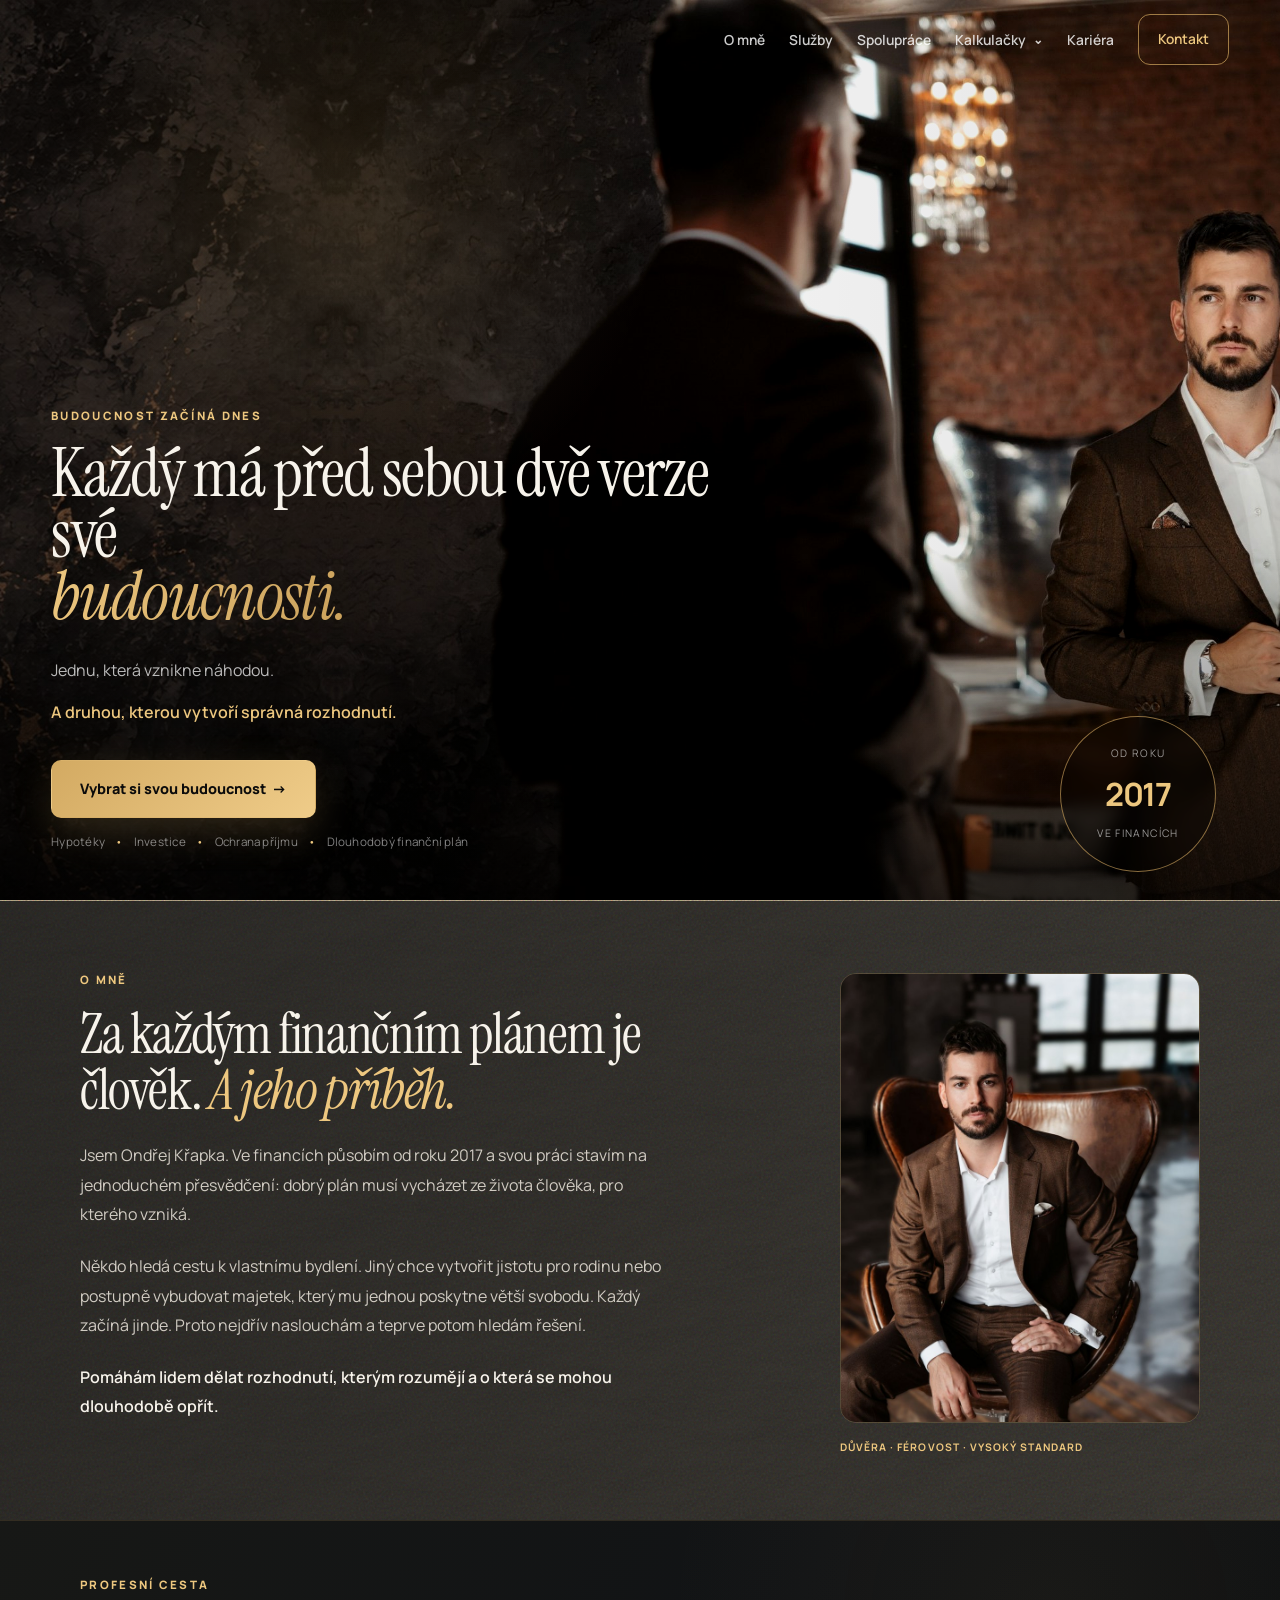
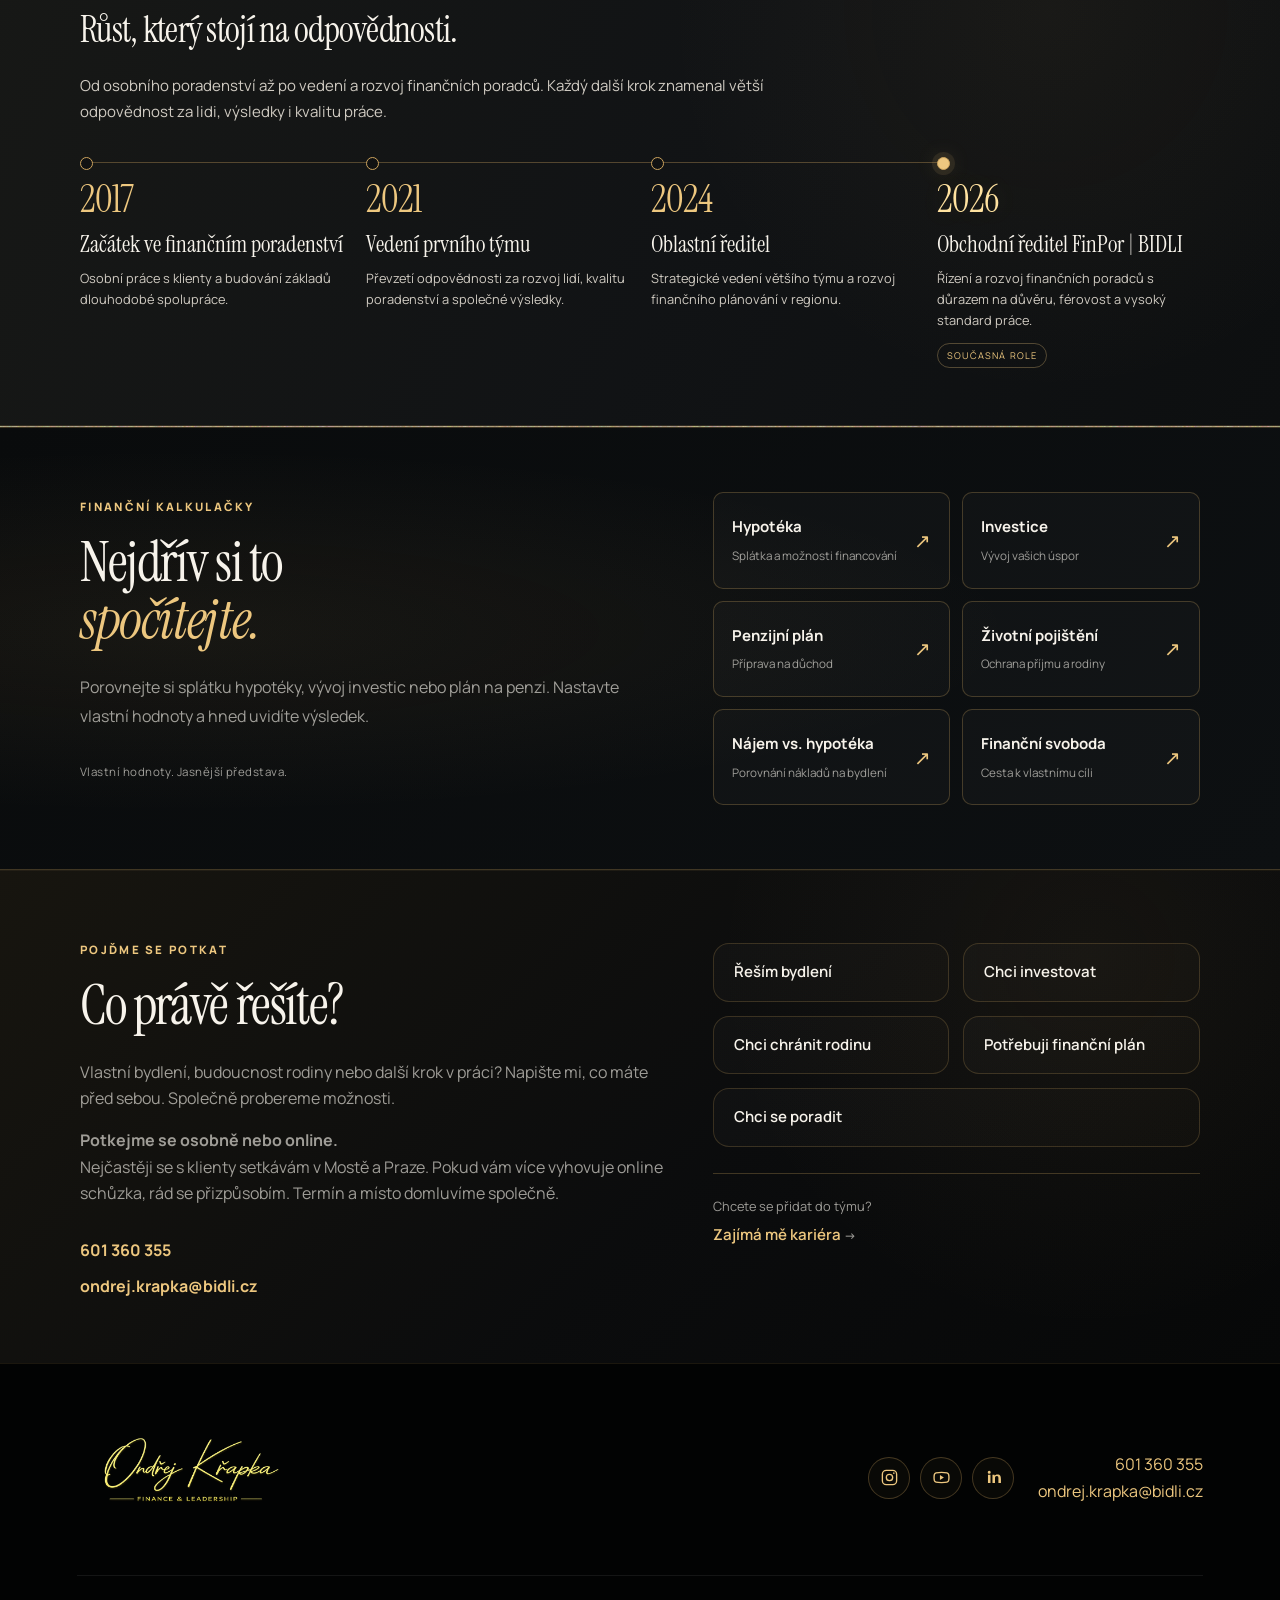
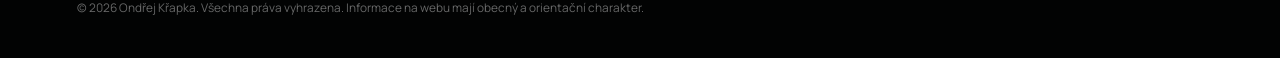
==== commit 15f2f456: "Refine meeting invitation wording" ====
--- a/index.html
+++ b/index.html
@@ -116,7 +116,7 @@
         <span class="section-label">Pojďme se potkat</span>
         <h2>Co právě řešíte?</h2>
         <p>Vlastní bydlení, budoucnost rodiny nebo další krok v práci? Napište mi, co máte před sebou. Společně probereme možnosti.</p>
-        <p><strong>Osobně v Mostě a Praze. Nebo online.</strong><br>Nejčastěji se s klienty potkávám v Mostě a Praze. Pokud vám více vyhovuje online schůzka, rád se s vámi spojím na dálku. Konkrétní místo a termín si domluvíme společně.</p>
+        <p><strong>Potkejme se osobně nebo online.</strong><br>Nejčastěji se s klienty setkávám v Mostě a Praze. Pokud vám více vyhovuje online schůzka, rád se přizpůsobím. Termín a místo domluvíme společně.</p>
         <div class="contact-direct"><a href="tel:+420601360355">601 360 355</a><a href="mailto:ondrej.krapka@bidli.cz">ondrej.krapka@bidli.cz</a></div>
       </div>
 
@@ -145,7 +145,10 @@
         </div>
 
         <div class="contact-step hidden" id="formStep" aria-hidden="true" inert>
-          <form class="contact-form" id="contactForm" novalidate>
+          <form class="contact-form" id="contactForm" action="https://formsubmit.co/ondrej.krapka@bidli.cz" method="POST" novalidate>
+            <input type="hidden" name="_subject" id="contactSubject" value="Nová poptávka z webu Ondřeje Křapky">
+            <input type="hidden" name="_template" value="table">
+            <input type="text" name="_honey" tabindex="-1" autocomplete="off" aria-hidden="true" style="display:none">
             <div class="contact-form-head">
               <div><h3>Udělali jste první krok.</h3><div class="selected-future" id="selectedFuture">—</div></div>
               <button class="change-future" id="changeFuture" type="button">Změnit výběr</button>
@@ -155,8 +158,9 @@
             <label>E-mail<input type="email" name="email" autocomplete="email" required></label>
             <label>Co aktuálně řešíte? <span style="font-weight:400;color:rgba(255,255,255,.38)">(volitelné)</span><textarea name="zprava" rows="3" placeholder="Stačí pár vět..."></textarea></label>
             <label class="consent"><input type="checkbox" name="souhlas" value="ano" required><span>Souhlasím se zpracováním údajů za účelem zpětného kontaktování.</span></label>
-            <button class="button button-primary" type="submit">Připravit e-mail →</button>
-            <p class="contact-note" id="contactNote">Po potvrzení se otevře váš e-mailový program s připravenou zprávou. První rozhovor je nezávazný.</p>
+            <button class="button button-primary" type="submit">Odeslat zprávu →</button>
+            <p class="contact-note" id="contactNote">Zpráva bude odeslána na ondrej.krapka@bidli.cz. První rozhovor je nezávazný.</p>
+            <p class="contact-note">Odeslání zajišťuje <a href="https://formsubmit.co/privacy.pdf" target="_blank" rel="noopener noreferrer">FormSubmit</a>. Před odesláním můžete být vyzváni k ověření proti spamu.</p>
             <p class="form-status" id="formStatus" role="status" aria-live="polite"></p>
           </form>
         </div>
@@ -175,9 +179,9 @@
       futureInput.value=option.dataset.message||option.dataset.future;
       selectedFuture.textContent=option.dataset.future;
       if(option.dataset.future==='Kariéra ve financích'){
-        contactNote.textContent='Po potvrzení se otevře váš e-mailový program. Rád vám představím fungování týmu i možnosti kariérního růstu.';
+        contactNote.textContent='Zpráva bude odeslána na ondrej.krapka@bidli.cz. Rád vám představím fungování týmu i možnosti kariérního růstu.';
       }else{
-        contactNote.textContent='Po potvrzení se otevře váš e-mailový program s připravenou zprávou. První rozhovor je nezávazný.';
+        contactNote.textContent='Zpráva bude odeslána na ondrej.krapka@bidli.cz. První rozhovor je nezávazný.';
       }
       formStatus.textContent='';
       showContactStep(futureStep,false);
@@ -197,16 +201,15 @@
       setTimeout(()=>document.querySelector('.future-option.active')?.focus(),280);
     });
     contactForm.addEventListener('submit',event=>{
-      event.preventDefault();
       formStatus.textContent='';
       if(!contactForm.checkValidity()){
+        event.preventDefault();
         formStatus.textContent='Prosím doplňte povinné údaje a potvrďte souhlas.';
         contactForm.reportValidity();
         return;
       }
-      const data=new FormData(contactForm),subject='Nezávazná konzultace – '+selectedFuture.textContent,body=['Téma: '+(data.get('tema')||selectedFuture.textContent),'Jméno: '+data.get('jmeno'),'Telefon: '+data.get('telefon'),'E-mail: '+data.get('email'),'','Co aktuálně řeším:',''+(data.get('zprava')||'—')].join('\n');
-      formStatus.textContent='Otevírám připravený e-mail. Pokud se nic nestane, napište na ondrej.krapka@bidli.cz.';
-      window.location.href='mailto:ondrej.krapka@bidli.cz?subject='+encodeURIComponent(subject)+'&body='+encodeURIComponent(body);
+      document.getElementById('contactSubject').value='Nezávazná konzultace – '+selectedFuture.textContent;
+      formStatus.textContent='Pokračujete k bezpečnostnímu ověření a odeslání zprávy.';
     });
 
   </script>
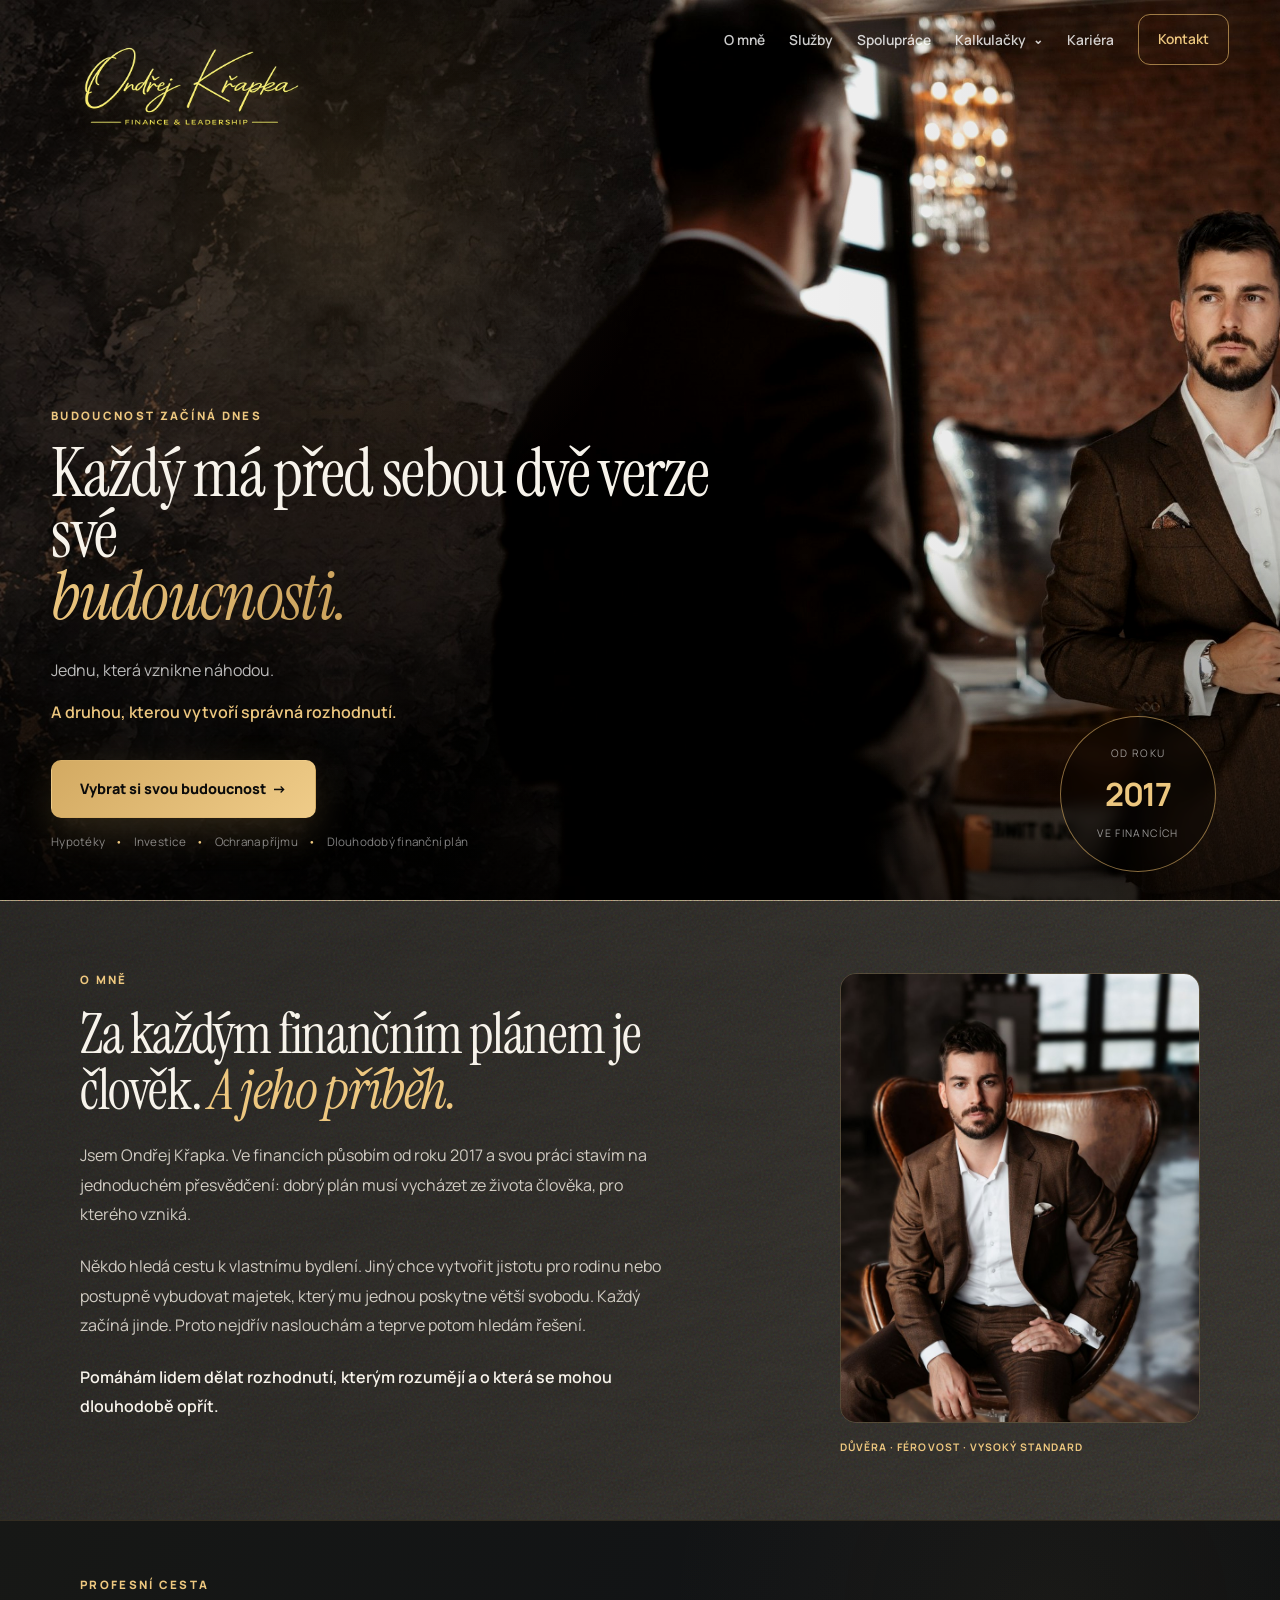
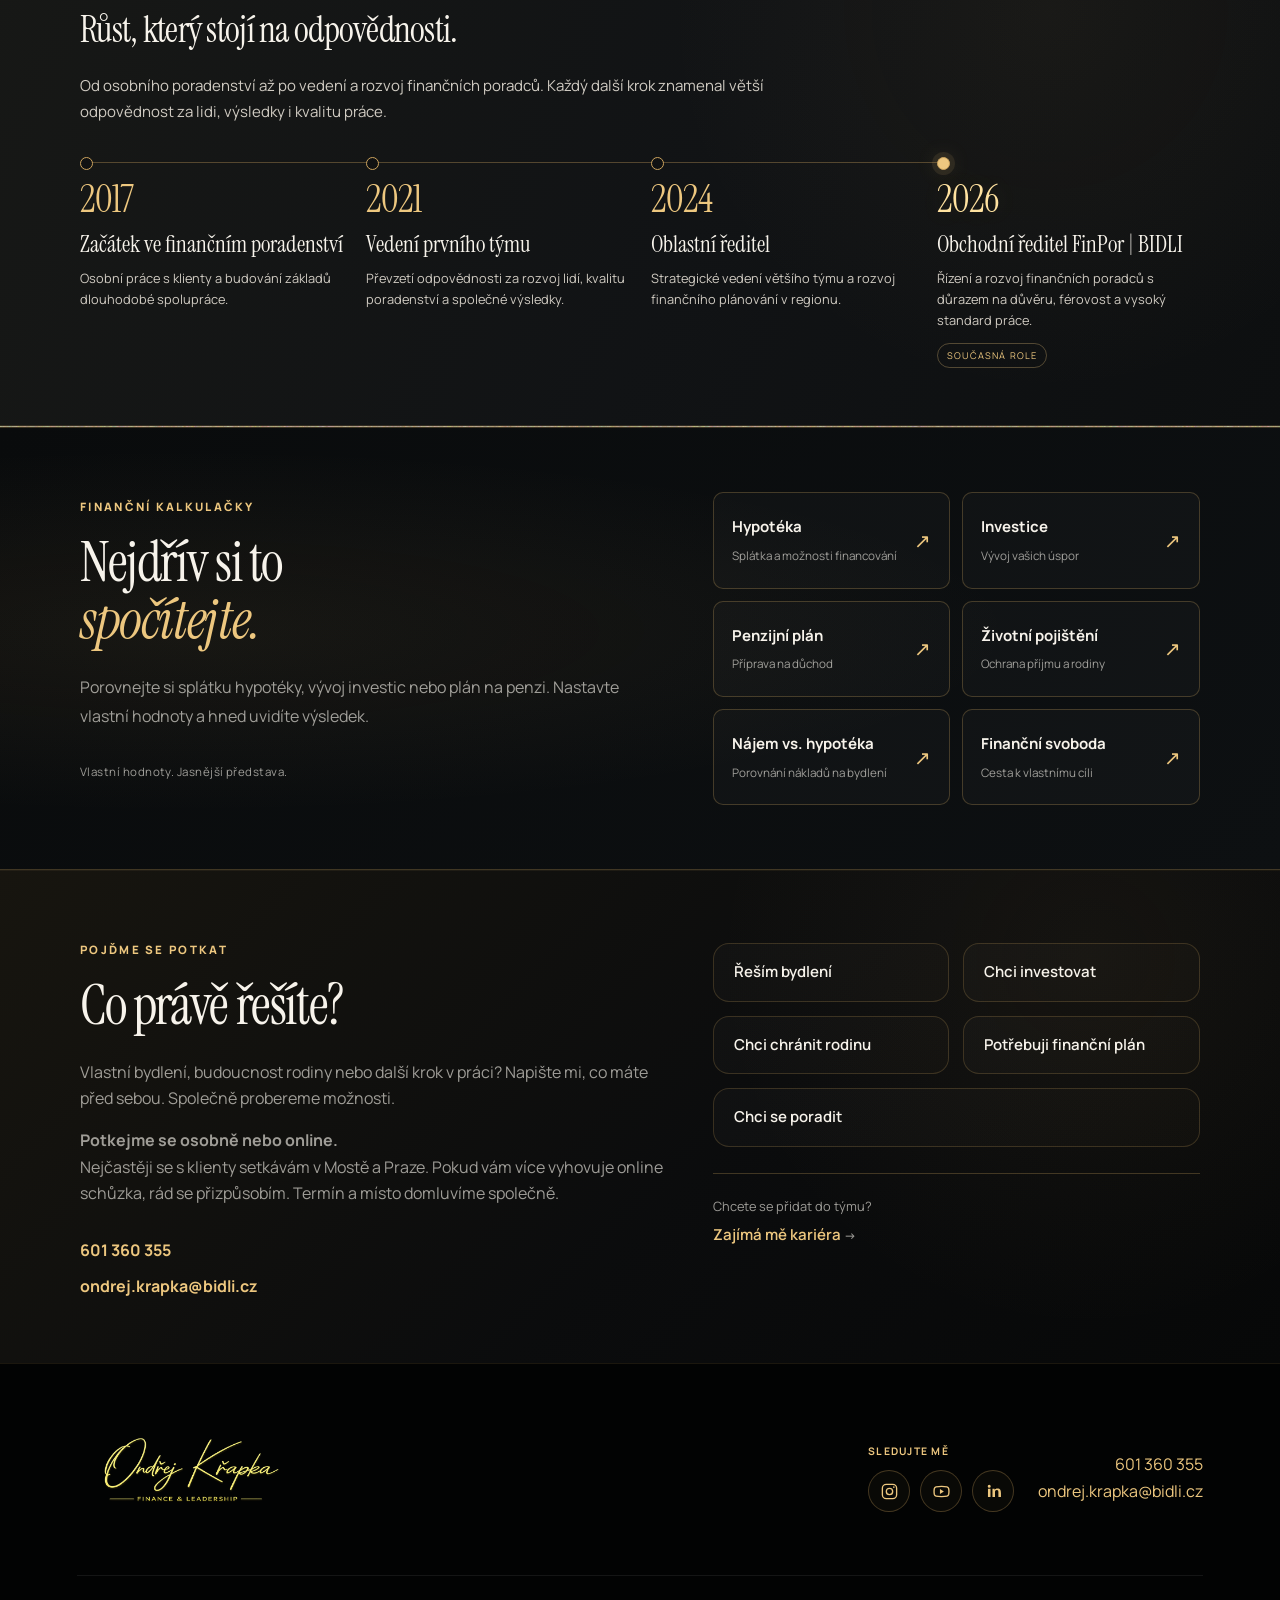
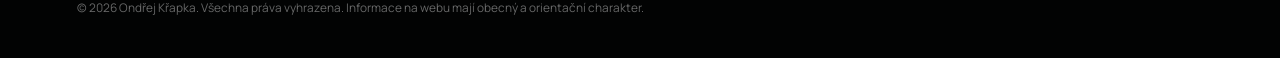
==== commit 7199f290: "Label social links with follow invitation" ====
--- a/index.html
+++ b/index.html
@@ -8,7 +8,7 @@
   <link rel="preconnect" href="https://fonts.googleapis.com">
   <link rel="preconnect" href="https://fonts.gstatic.com" crossorigin>
   <link href="https://fonts.googleapis.com/css2?family=Instrument+Serif:ital@0;1&family=Manrope:wght@400;500;600;700;800&display=swap" rel="stylesheet">
-    <link rel="stylesheet" href="styles.css?v=mobile-header-2">
+    <link rel="stylesheet" href="styles.css?v=social-follow-1">
 </head>
 <body class="home-page">
   <header class="site-header">
@@ -168,7 +168,7 @@
     </section>
   </main>
 
-  <footer class="site-footer"><div><img src="logoHlavicka-optimized.png?v=1" alt="Ondřej Křapka" loading="lazy" decoding="async"></div><nav class="footer-socials" aria-label="Sociální sítě"><a href="https://www.instagram.com/ondrej.krapka/" target="_blank" rel="noopener noreferrer" aria-label="Instagram Ondřeje Křapky"><svg viewBox="0 0 24 24" aria-hidden="true"><rect x="3" y="3" width="18" height="18" rx="5"></rect><circle cx="12" cy="12" r="4"></circle><circle class="social-icon-dot" cx="17.5" cy="6.5" r="1"></circle></svg></a><a href="https://www.youtube.com/@OndrejKrapka" target="_blank" rel="noopener noreferrer" aria-label="YouTube Ondřeje Křapky"><svg viewBox="0 0 24 24" aria-hidden="true"><path d="M21 8.2a3 3 0 0 0-2.1-2.1C17 5.6 12 5.6 12 5.6s-5 0-6.9.5A3 3 0 0 0 3 8.2 15 15 0 0 0 2.6 12 15 15 0 0 0 3 15.8a3 3 0 0 0 2.1 2.1c1.9.5 6.9.5 6.9.5s5 0 6.9-.5a3 3 0 0 0 2.1-2.1 15 15 0 0 0 .4-3.8 15 15 0 0 0-.4-3.8Z"></path><path class="social-icon-fill" d="m10 15.2 5-3.2-5-3.2Z"></path></svg></a><a href="https://linkedin.com/in/ondrejkrapka?originalSubdomain=cz" target="_blank" rel="noopener noreferrer" aria-label="LinkedIn Ondřeje Křapky"><svg viewBox="0 0 24 24" aria-hidden="true"><path class="social-icon-fill" d="M5 8.5h3.2V19H5V8.5Zm1.6-5a1.9 1.9 0 1 1 0 3.8 1.9 1.9 0 0 1 0-3.8Zm3.6 5h3.1v1.4c.7-1.1 1.9-1.8 3.6-1.8 3.8 0 4.5 2.5 4.5 5.8V19h-3.2v-5.8c0-1.4 0-3.2-2-3.2s-2.3 1.5-2.3 3.1V19h-3.2V8.5Z"></path></svg></a></nav><div class="footer-links"><a href="tel:+420601360355">601 360 355</a><a href="mailto:ondrej.krapka@bidli.cz">ondrej.krapka@bidli.cz</a></div><p>© <span id="year"></span> Ondřej Křapka. Všechna práva vyhrazena. Informace na webu mají obecný a orientační charakter.</p></footer>
+  <footer class="site-footer"><div><img src="logoHlavicka-optimized.png?v=1" alt="Ondřej Křapka" loading="lazy" decoding="async"></div><nav class="footer-socials" aria-label="Sociální sítě"><span class="footer-socials-label">Sledujte mě</span><a href="https://www.instagram.com/ondrej.krapka/" target="_blank" rel="noopener noreferrer" aria-label="Instagram Ondřeje Křapky"><svg viewBox="0 0 24 24" aria-hidden="true"><rect x="3" y="3" width="18" height="18" rx="5"></rect><circle cx="12" cy="12" r="4"></circle><circle class="social-icon-dot" cx="17.5" cy="6.5" r="1"></circle></svg></a><a href="https://www.youtube.com/@OndrejKrapka" target="_blank" rel="noopener noreferrer" aria-label="YouTube Ondřeje Křapky"><svg viewBox="0 0 24 24" aria-hidden="true"><path d="M21 8.2a3 3 0 0 0-2.1-2.1C17 5.6 12 5.6 12 5.6s-5 0-6.9.5A3 3 0 0 0 3 8.2 15 15 0 0 0 2.6 12 15 15 0 0 0 3 15.8a3 3 0 0 0 2.1 2.1c1.9.5 6.9.5 6.9.5s5 0 6.9-.5a3 3 0 0 0 2.1-2.1 15 15 0 0 0 .4-3.8 15 15 0 0 0-.4-3.8Z"></path><path class="social-icon-fill" d="m10 15.2 5-3.2-5-3.2Z"></path></svg></a><a href="https://linkedin.com/in/ondrejkrapka?originalSubdomain=cz" target="_blank" rel="noopener noreferrer" aria-label="LinkedIn Ondřeje Křapky"><svg viewBox="0 0 24 24" aria-hidden="true"><path class="social-icon-fill" d="M5 8.5h3.2V19H5V8.5Zm1.6-5a1.9 1.9 0 1 1 0 3.8 1.9 1.9 0 0 1 0-3.8Zm3.6 5h3.1v1.4c.7-1.1 1.9-1.8 3.6-1.8 3.8 0 4.5 2.5 4.5 5.8V19h-3.2v-5.8c0-1.4 0-3.2-2-3.2s-2.3 1.5-2.3 3.1V19h-3.2V8.5Z"></path></svg></a></nav><div class="footer-links"><a href="tel:+420601360355">601 360 355</a><a href="mailto:ondrej.krapka@bidli.cz">ondrej.krapka@bidli.cz</a></div><p>© <span id="year"></span> Ondřej Křapka. Všechna práva vyhrazena. Informace na webu mají obecný a orientační charakter.</p></footer>
 
   <script src="script.js?v=career-journey-about-1"></script>
   <script>
--- a/styles.css
+++ b/styles.css
@@ -235,7 +235,7 @@
 
     .site-footer{padding:40px clamp(22px,6vw,100px);display:grid;grid-template-columns:1fr auto auto;align-items:center;gap:24px;background:#020303;border-top:1px solid rgba(205,164,94,.12)}
     .site-footer img{width:220px;mix-blend-mode:screen}.footer-links{display:grid;text-align:right;color:var(--gold-light)}
-    .footer-socials{display:flex;align-items:center;gap:10px}.footer-socials a{display:grid;place-items:center;width:42px;height:42px;border:1px solid rgba(205,164,94,.3);border-radius:50%;color:var(--gold-light);background:rgba(205,164,94,.04);transition:transform .2s ease,color .2s ease,background .2s ease,border-color .2s ease}.footer-socials svg{width:19px;height:19px;fill:none;stroke:currentColor;stroke-width:1.7;stroke-linecap:round;stroke-linejoin:round}.footer-socials .social-icon-dot{fill:currentColor;stroke:none}.footer-socials .social-icon-fill{fill:currentColor;stroke:none}.footer-socials a:hover{transform:translateY(-2px);color:#080909;background:var(--gold-light);border-color:var(--gold-light)}.footer-socials a:focus-visible{outline:2px solid var(--gold-light);outline-offset:4px}
+    .footer-socials{display:grid;grid-template-columns:repeat(3,42px);align-items:center;gap:10px}.footer-socials-label{grid-column:1/-1;color:var(--gold-light);font-size:.65rem;font-weight:700;letter-spacing:.12em;text-transform:uppercase}.footer-socials a{display:grid;place-items:center;width:42px;height:42px;border:1px solid rgba(205,164,94,.3);border-radius:50%;color:var(--gold-light);background:rgba(205,164,94,.04);transition:transform .2s ease,color .2s ease,background .2s ease,border-color .2s ease}.footer-socials svg{width:19px;height:19px;fill:none;stroke:currentColor;stroke-width:1.7;stroke-linecap:round;stroke-linejoin:round}.footer-socials .social-icon-dot{fill:currentColor;stroke:none}.footer-socials .social-icon-fill{fill:currentColor;stroke:none}.footer-socials a:hover{transform:translateY(-2px);color:#080909;background:var(--gold-light);border-color:var(--gold-light)}.footer-socials a:focus-visible{outline:2px solid var(--gold-light);outline-offset:4px}
     .site-footer p{grid-column:1/-1;margin:0;padding-top:22px;border-top:1px solid rgba(255,255,255,.07);color:rgba(255,255,255,.4);font-size:.74rem}
 
     @keyframes brandEnter{to{opacity:1;transform:translateY(0)}}@keyframes navEnter{to{opacity:1;transform:translateY(0)}}.reveal{opacity:0;transform:translateY(28px);transition:.8s ease}.reveal.visible{opacity:1;transform:none}
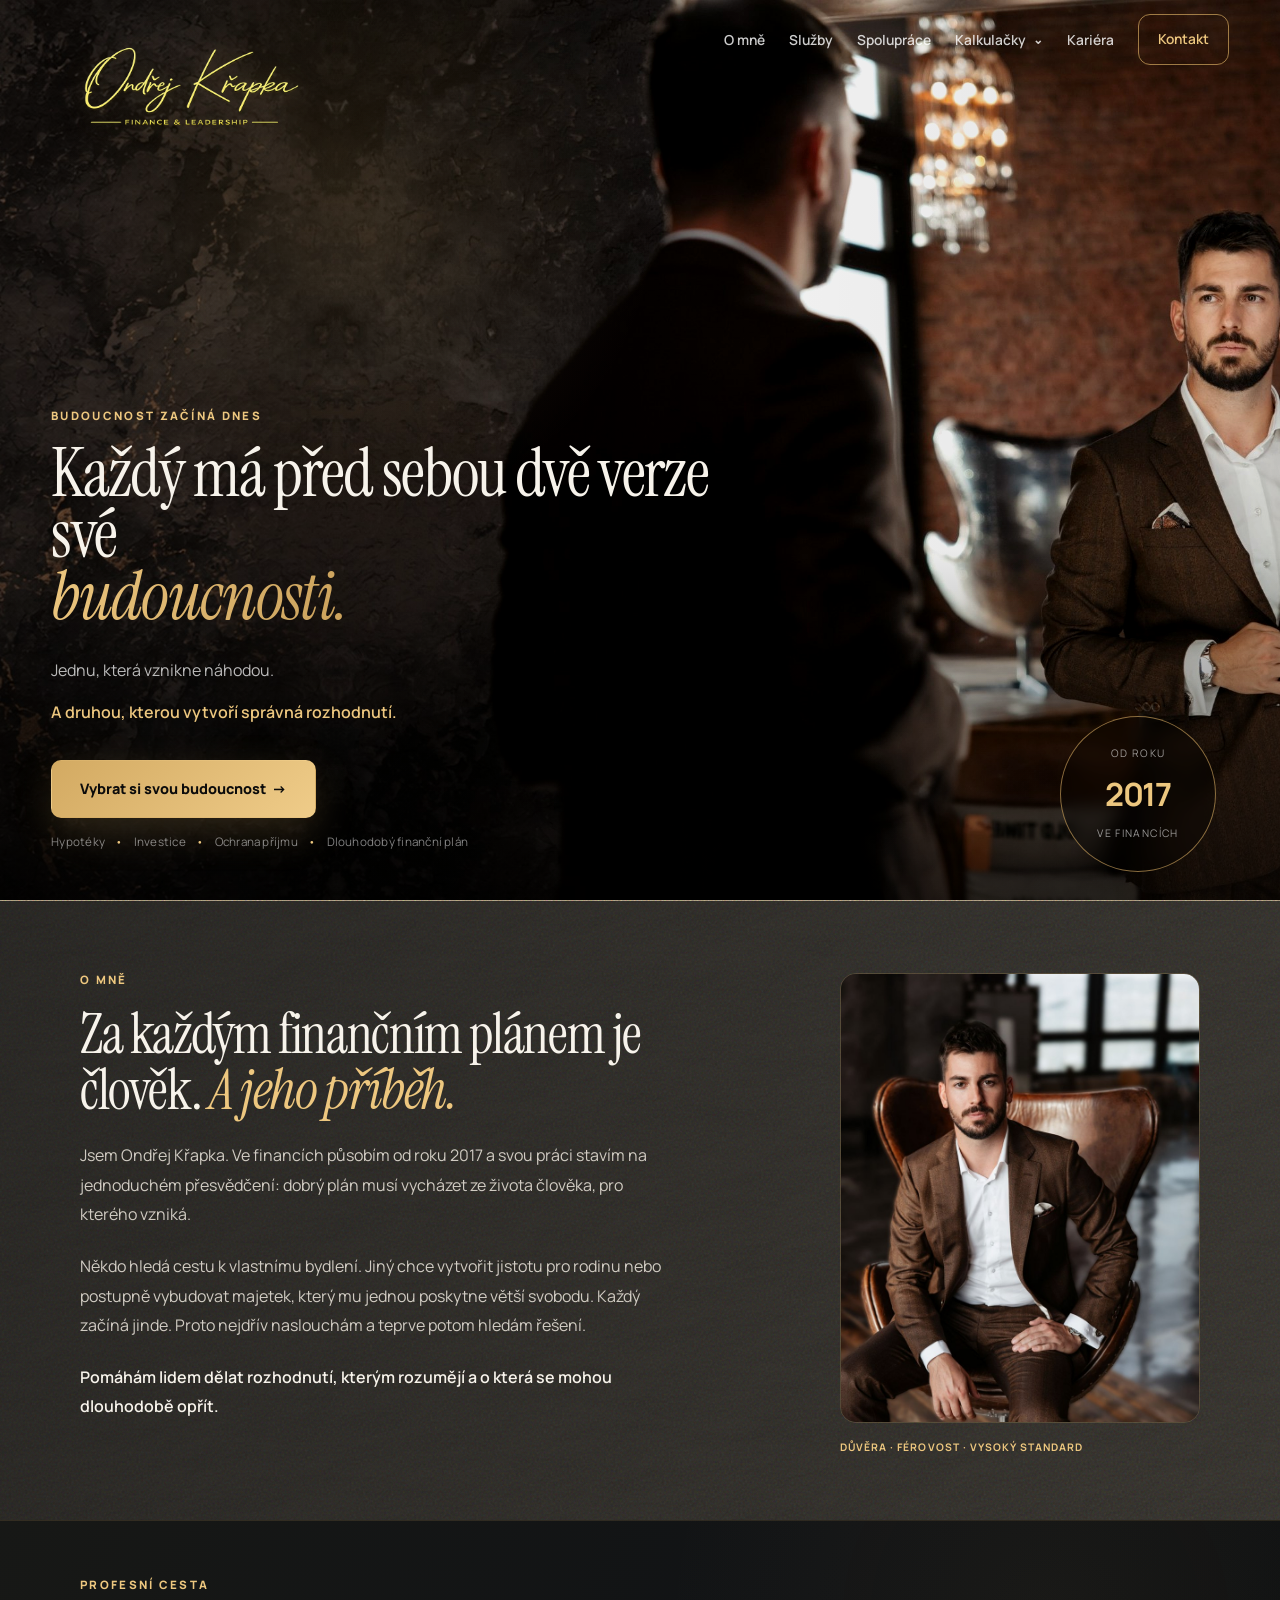
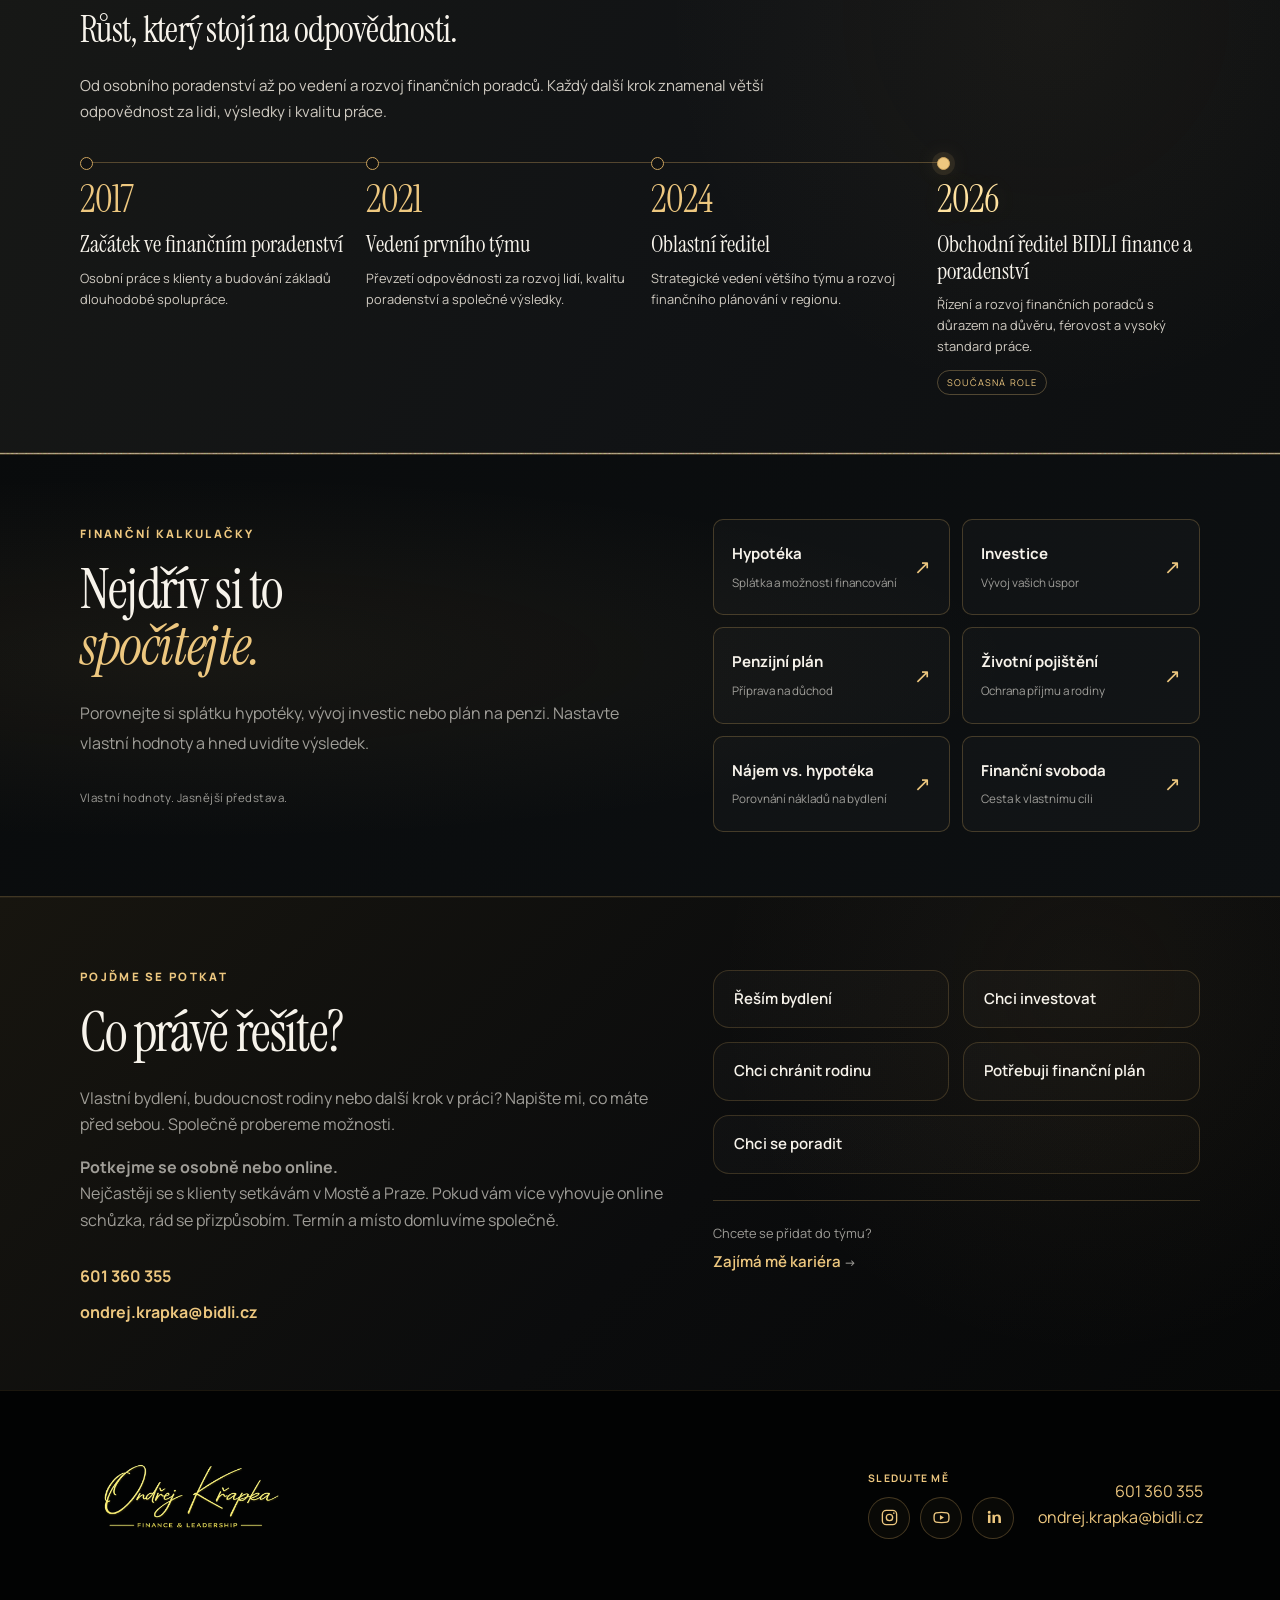
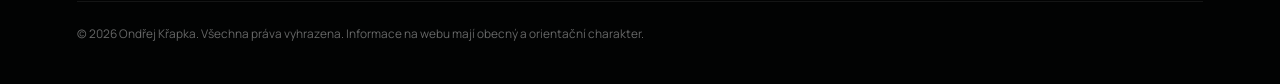
==== commit c551cc50: "Correct current role in professional timeline" ====
--- a/index.html
+++ b/index.html
@@ -8,7 +8,7 @@
   <link rel="preconnect" href="https://fonts.googleapis.com">
   <link rel="preconnect" href="https://fonts.gstatic.com" crossorigin>
   <link href="https://fonts.googleapis.com/css2?family=Instrument+Serif:ital@0;1&family=Manrope:wght@400;500;600;700;800&display=swap" rel="stylesheet">
-    <link rel="stylesheet" href="styles.css?v=social-follow-1">
+    <link rel="stylesheet" href="styles.css?v=calculator-guidance-1">
 </head>
 <body class="home-page">
   <header class="site-header">
@@ -74,7 +74,7 @@
             </li>
             <li class="career-step career-step-current" aria-current="step">
               <span class="career-year">2026</span>
-              <h4>Obchodní ředitel FinPor | BIDLI</h4>
+              <h4>Obchodní ředitel BIDLI finance a poradenství</h4>
               <p>Řízení a rozvoj finančních poradců s důrazem na důvěru, férovost a vysoký standard práce.</p>
               <span class="career-current-label">Současná role</span>
             </li>
@@ -188,7 +188,22 @@
       showContactStep(formStep,true);
       setTimeout(()=>formStep.querySelector('input:not([type="hidden"])')?.focus(),280);
     }));
-    if(new URLSearchParams(location.search).get('tema')==='kariera')document.querySelector('.future-option[data-future="Kariéra ve financích"]').click();
+    const contactTopics={
+      mortgage:['Vlastní bydlení','Hypotéka a financování bydlení'],
+      investment:['Finanční nezávislost','Investice a budování majetku'],
+      insurance:['Jistota pro rodinu','Ochrana příjmu a rodiny'],
+      pension:['Dlouhodobý finanční plán','Příprava na penzi'],
+      rentbuy:['Vlastní bydlení','Nájem nebo vlastní bydlení'],
+      freedom:['Dlouhodobý finanční plán','Plán finanční svobody'],
+      kariera:['Kariéra ve financích','Kariéra ve financích']
+    };
+    const topicKey=new URLSearchParams(location.search).get('tema');
+    if(Object.hasOwn(contactTopics,topicKey)){
+      const [option,title]=contactTopics[topicKey];
+      document.querySelector('.future-option[data-future="'+option+'"]').click();
+      selectedFuture.textContent=title;
+      futureInput.value=title;
+    }
     const requestedBank={moneta:'MONETA Money Bank',csas:'Česká spořitelna',kb:'Komerční banka'}[new URLSearchParams(location.search).get('banka')];
     if(requestedBank){
       document.querySelector('.future-option[data-future="Vlastní bydlení"]').click();
--- a/styles.css
+++ b/styles.css
@@ -977,3 +977,30 @@
 .home-page .calculator-teaser{background:radial-gradient(ellipse at 14% 46%,rgba(205,164,94,.075),transparent 54%),linear-gradient(135deg,#090b0c 0%,#0d1012 100%)}
 .home-page .contact{background:radial-gradient(circle at 85% 18%,rgba(205,164,94,.06),transparent 32%),linear-gradient(135deg,#17150f 0%,#0b0c0d 56%,#070808 100%)}
 @media(max-width:700px){.home-page .about-page{padding-bottom:0}.home-page #profesni-cesta{padding-block:32px 40px}}
+
+/* Compact, keyboard-accessible guidance beside calculator results. */
+.calculator-explanation{margin:18px 0;border-block:1px solid var(--line)}
+.calculator-explanation summary{padding:15px 2px;color:var(--gold-light);font-size:.85rem;font-weight:700;cursor:pointer}
+.calculator-explanation summary:focus-visible{outline:2px solid var(--gold-light);outline-offset:3px}
+.calculator-explanation p{margin:0;padding:0 2px 16px;color:var(--muted);font-size:.83rem;line-height:1.8}
+
+/* Compact calculator forms; keep touch inputs comfortably usable. */
+.calculator-page .calculator-panel{padding:20px}
+.calculator-page .calculator-panel h3{font-size:clamp(1.65rem,2vw,1.9rem);margin-bottom:5px}
+.calculator-page .calculator-intro{font-size:.8rem;line-height:1.55;margin-bottom:12px}
+.calculator-page .calc-field{gap:5px;margin-bottom:12px}
+.calculator-page .compact-grid{gap:10px}
+.calculator-page .compact-grid .calc-field{margin-bottom:8px}
+.calculator-page .calc-value-wrap{margin-bottom:3px}
+.calculator-page .calc-value-wrap input{padding:8px 10px;min-height:40px;font-size:.9rem}
+.calculator-page .calc-section-title{margin:13px 0 8px;padding-top:11px;letter-spacing:.1em}
+.calculator-page .premium-range-control{gap:6px}
+.calculator-page .premium-range-meta{grid-template-columns:1fr 1fr;gap:8px}
+.calculator-page .premium-range-value{display:none}
+.calculator-page .calc-note{margin-top:4px}
+.calculator-page .calculator-panel>.calc-note{margin-bottom:12px}
+@media(max-width:700px){
+  .calculator-page .calculator-panel{padding:18px 16px}
+  .calculator-page .calc-value-wrap input{font-size:16px;min-height:44px}
+  .calculator-page .premium-range-track{min-height:24px}
+}
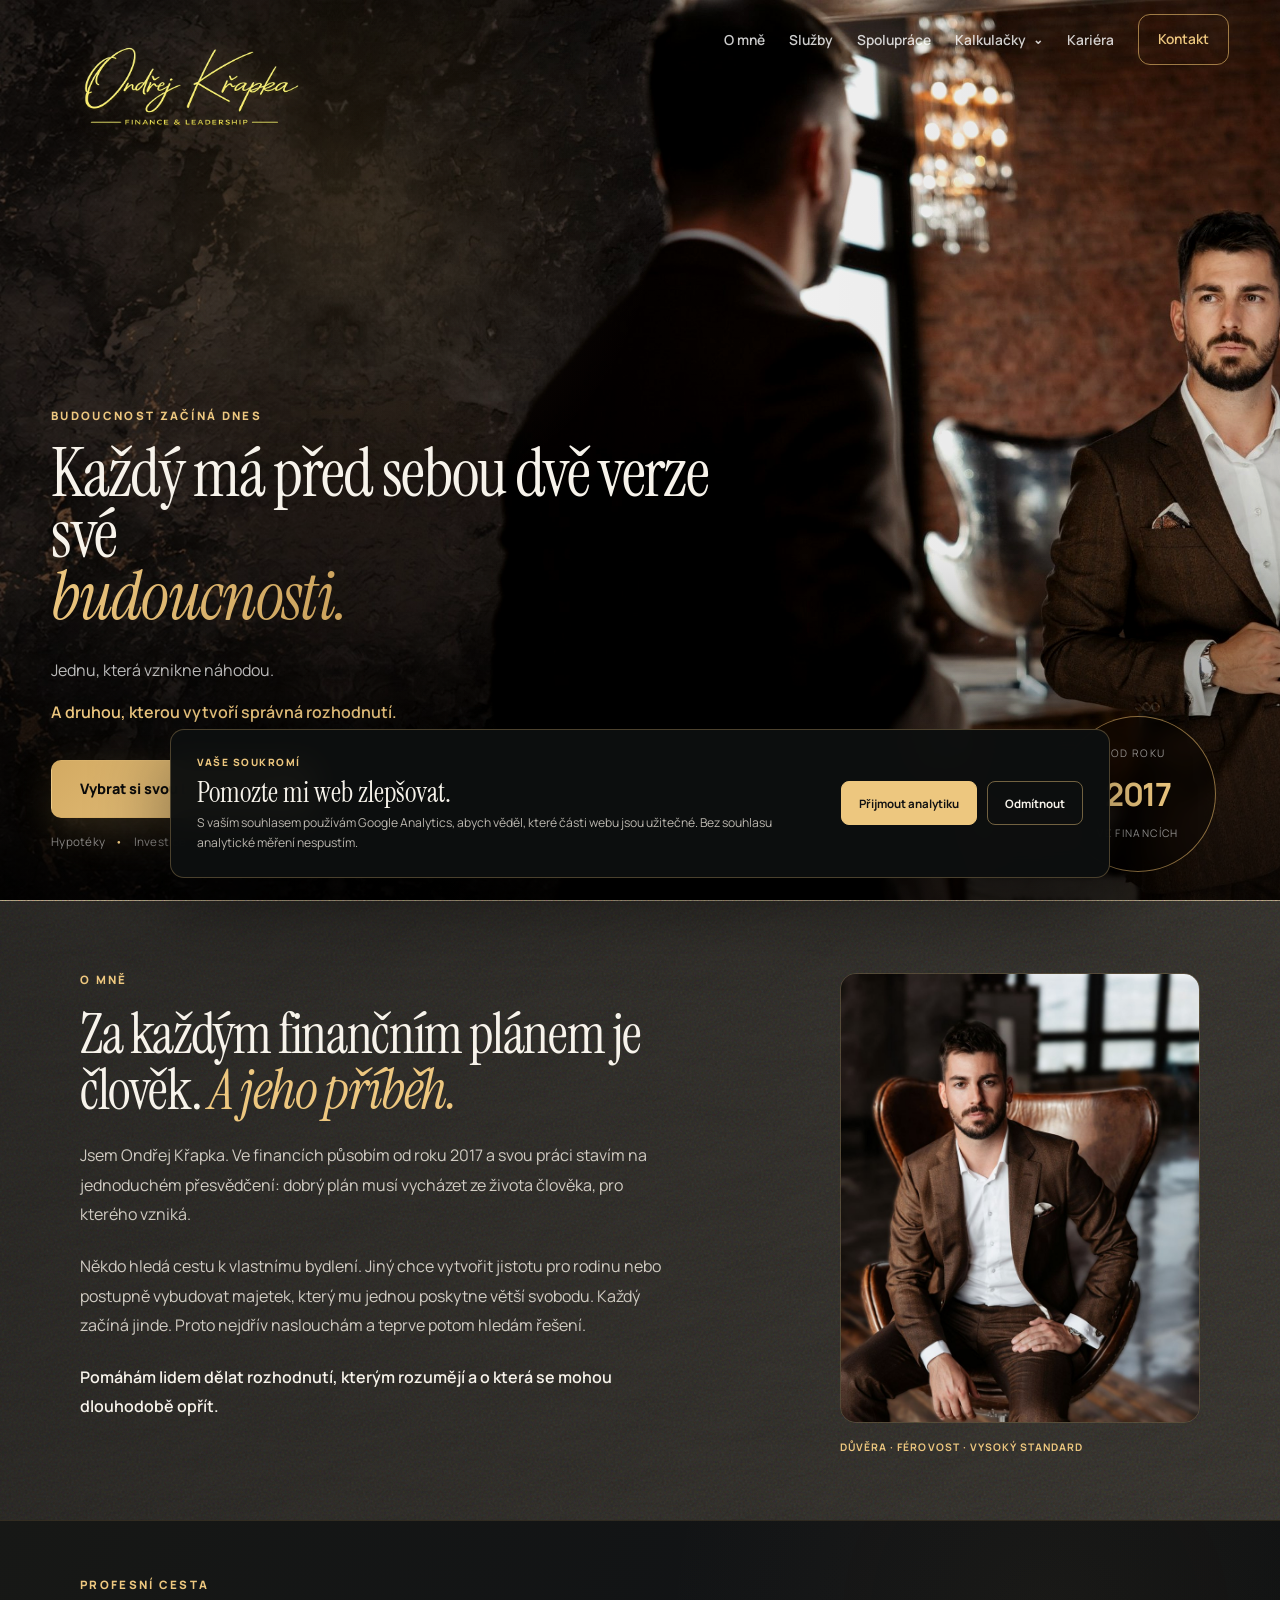
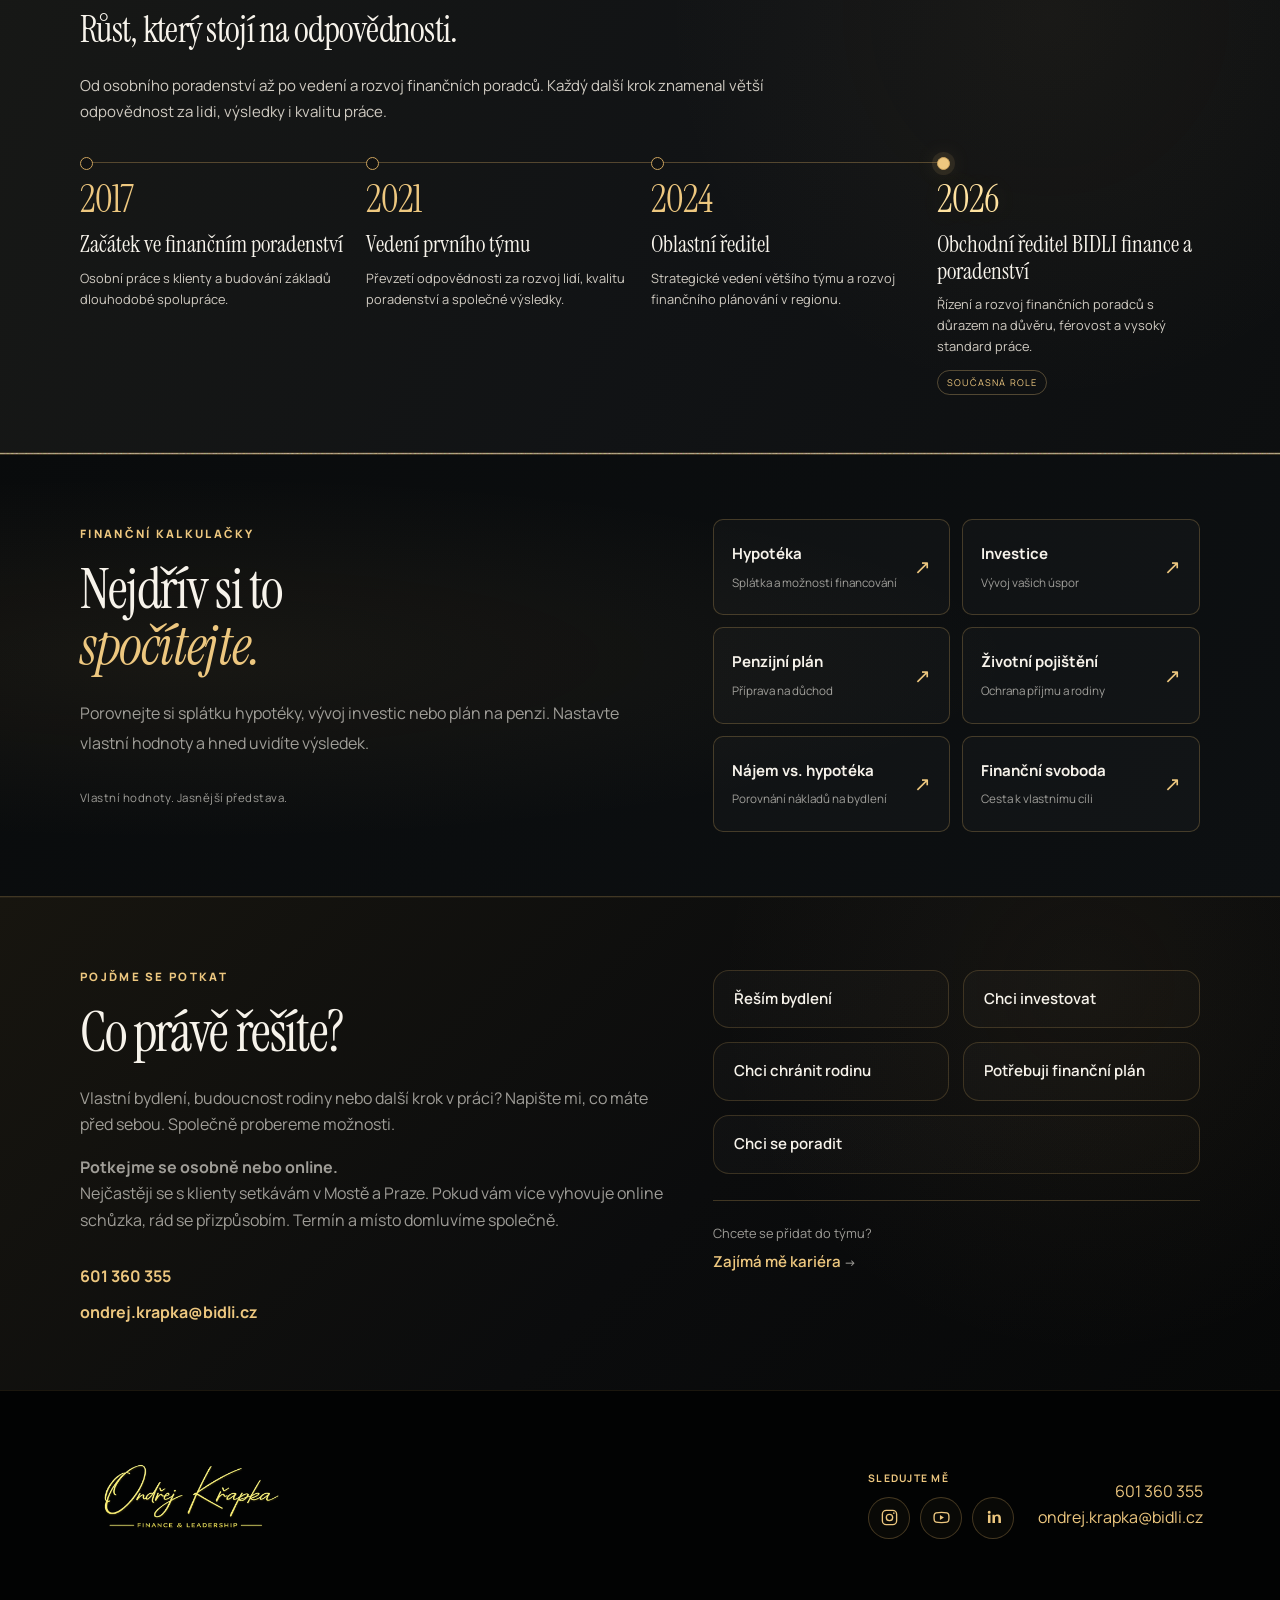
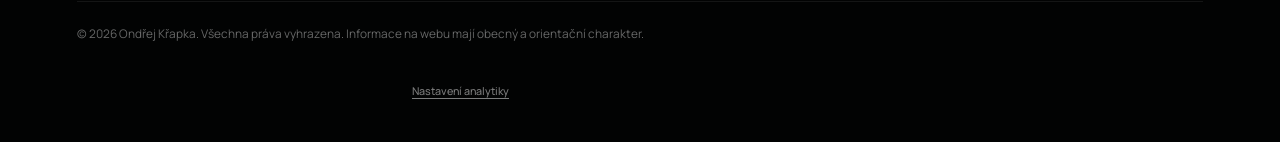
==== commit ac1499c1: "Add consent-aware Google Analytics" ====
--- a/index.html
+++ b/index.html
@@ -8,7 +8,7 @@
   <link rel="preconnect" href="https://fonts.googleapis.com">
   <link rel="preconnect" href="https://fonts.gstatic.com" crossorigin>
   <link href="https://fonts.googleapis.com/css2?family=Instrument+Serif:ital@0;1&family=Manrope:wght@400;500;600;700;800&display=swap" rel="stylesheet">
-    <link rel="stylesheet" href="styles.css?v=calculator-guidance-1">
+    <link rel="stylesheet" href="styles.css?v=analytics-1">
 </head>
 <body class="home-page">
   <header class="site-header">
@@ -170,6 +170,7 @@
 
   <footer class="site-footer"><div><img src="logoHlavicka-optimized.png?v=1" alt="Ondřej Křapka" loading="lazy" decoding="async"></div><nav class="footer-socials" aria-label="Sociální sítě"><span class="footer-socials-label">Sledujte mě</span><a href="https://www.instagram.com/ondrej.krapka/" target="_blank" rel="noopener noreferrer" aria-label="Instagram Ondřeje Křapky"><svg viewBox="0 0 24 24" aria-hidden="true"><rect x="3" y="3" width="18" height="18" rx="5"></rect><circle cx="12" cy="12" r="4"></circle><circle class="social-icon-dot" cx="17.5" cy="6.5" r="1"></circle></svg></a><a href="https://www.youtube.com/@OndrejKrapka" target="_blank" rel="noopener noreferrer" aria-label="YouTube Ondřeje Křapky"><svg viewBox="0 0 24 24" aria-hidden="true"><path d="M21 8.2a3 3 0 0 0-2.1-2.1C17 5.6 12 5.6 12 5.6s-5 0-6.9.5A3 3 0 0 0 3 8.2 15 15 0 0 0 2.6 12 15 15 0 0 0 3 15.8a3 3 0 0 0 2.1 2.1c1.9.5 6.9.5 6.9.5s5 0 6.9-.5a3 3 0 0 0 2.1-2.1 15 15 0 0 0 .4-3.8 15 15 0 0 0-.4-3.8Z"></path><path class="social-icon-fill" d="m10 15.2 5-3.2-5-3.2Z"></path></svg></a><a href="https://linkedin.com/in/ondrejkrapka?originalSubdomain=cz" target="_blank" rel="noopener noreferrer" aria-label="LinkedIn Ondřeje Křapky"><svg viewBox="0 0 24 24" aria-hidden="true"><path class="social-icon-fill" d="M5 8.5h3.2V19H5V8.5Zm1.6-5a1.9 1.9 0 1 1 0 3.8 1.9 1.9 0 0 1 0-3.8Zm3.6 5h3.1v1.4c.7-1.1 1.9-1.8 3.6-1.8 3.8 0 4.5 2.5 4.5 5.8V19h-3.2v-5.8c0-1.4 0-3.2-2-3.2s-2.3 1.5-2.3 3.1V19h-3.2V8.5Z"></path></svg></a></nav><div class="footer-links"><a href="tel:+420601360355">601 360 355</a><a href="mailto:ondrej.krapka@bidli.cz">ondrej.krapka@bidli.cz</a></div><p>© <span id="year"></span> Ondřej Křapka. Všechna práva vyhrazena. Informace na webu mají obecný a orientační charakter.</p></footer>
 
+  <script src="analytics.js?v=1"></script>
   <script src="script.js?v=career-journey-about-1"></script>
   <script>
     const futureStep=document.getElementById('futureStep'),formStep=document.getElementById('formStep'),futureInput=document.getElementById('futureInput'),selectedFuture=document.getElementById('selectedFuture'),changeFuture=document.getElementById('changeFuture'),contactNote=document.getElementById('contactNote'),contactForm=document.getElementById('contactForm'),formStatus=document.getElementById('formStatus');
--- a/styles.css
+++ b/styles.css
@@ -1004,3 +1004,16 @@
   .calculator-page .calc-value-wrap input{font-size:16px;min-height:44px}
   .calculator-page .premium-range-track{min-height:24px}
 }
+
+/* Consent-aware analytics: compact, readable and equally easy to accept or reject. */
+.analytics-consent{position:fixed;z-index:1000;left:50%;bottom:22px;width:min(940px,calc(100% - 40px));display:grid;grid-template-columns:minmax(0,1fr) auto;gap:28px;align-items:center;padding:24px 26px;border:1px solid rgba(237,199,127,.28);border-radius:14px;background:rgba(13,15,15,.97);box-shadow:0 24px 80px rgba(0,0,0,.48);backdrop-filter:blur(14px);-webkit-backdrop-filter:blur(14px);transform:translate(-50%,18px);opacity:0;transition:opacity .22s ease,transform .22s ease}
+.analytics-consent[hidden]{display:none}.analytics-consent.is-visible{transform:translate(-50%,0);opacity:1}
+.analytics-consent-kicker{display:block;margin-bottom:7px;color:var(--gold-light);font-size:.63rem;font-weight:800;letter-spacing:.15em;text-transform:uppercase}
+.analytics-consent h2{margin:0 0 6px;color:var(--white);font:400 1.75rem/1.05 "Instrument Serif",serif}
+.analytics-consent p{max-width:610px;margin:0;color:#bcb8b0;font-size:.76rem;line-height:1.65}
+.analytics-consent-actions{display:flex;gap:10px;align-items:center}
+.analytics-consent-button{min-height:44px;padding:0 17px;border:1px solid rgba(237,199,127,.45);border-radius:8px;color:var(--white);background:transparent;font:700 .72rem "Manrope",sans-serif;cursor:pointer;white-space:nowrap;transition:background .2s ease,color .2s ease,border-color .2s ease}
+.analytics-consent-button:hover,.analytics-consent-button:focus-visible{border-color:var(--gold-light);outline:0}.analytics-consent-accept{border-color:var(--gold-light);color:#111;background:var(--gold-light)}.analytics-consent-accept:hover,.analytics-consent-accept:focus-visible{background:#f4d391}
+.analytics-settings{display:block;margin:12px auto 0;padding:4px;border:0;color:rgba(255,255,255,.48);background:transparent;font:500 .67rem "Manrope",sans-serif;text-decoration:underline;text-underline-offset:3px;cursor:pointer}.analytics-settings:hover,.analytics-settings:focus-visible{color:var(--gold-light);outline:0}
+@media(max-width:760px){.analytics-consent{bottom:12px;width:calc(100% - 24px);grid-template-columns:1fr;gap:17px;padding:20px}.analytics-consent h2{font-size:1.55rem}.analytics-consent-actions{display:grid;grid-template-columns:1fr 1fr}.analytics-consent-button{padding-inline:12px;white-space:normal}}
+@media(max-width:390px){.analytics-consent-actions{grid-template-columns:1fr}.analytics-consent-button{width:100%}}
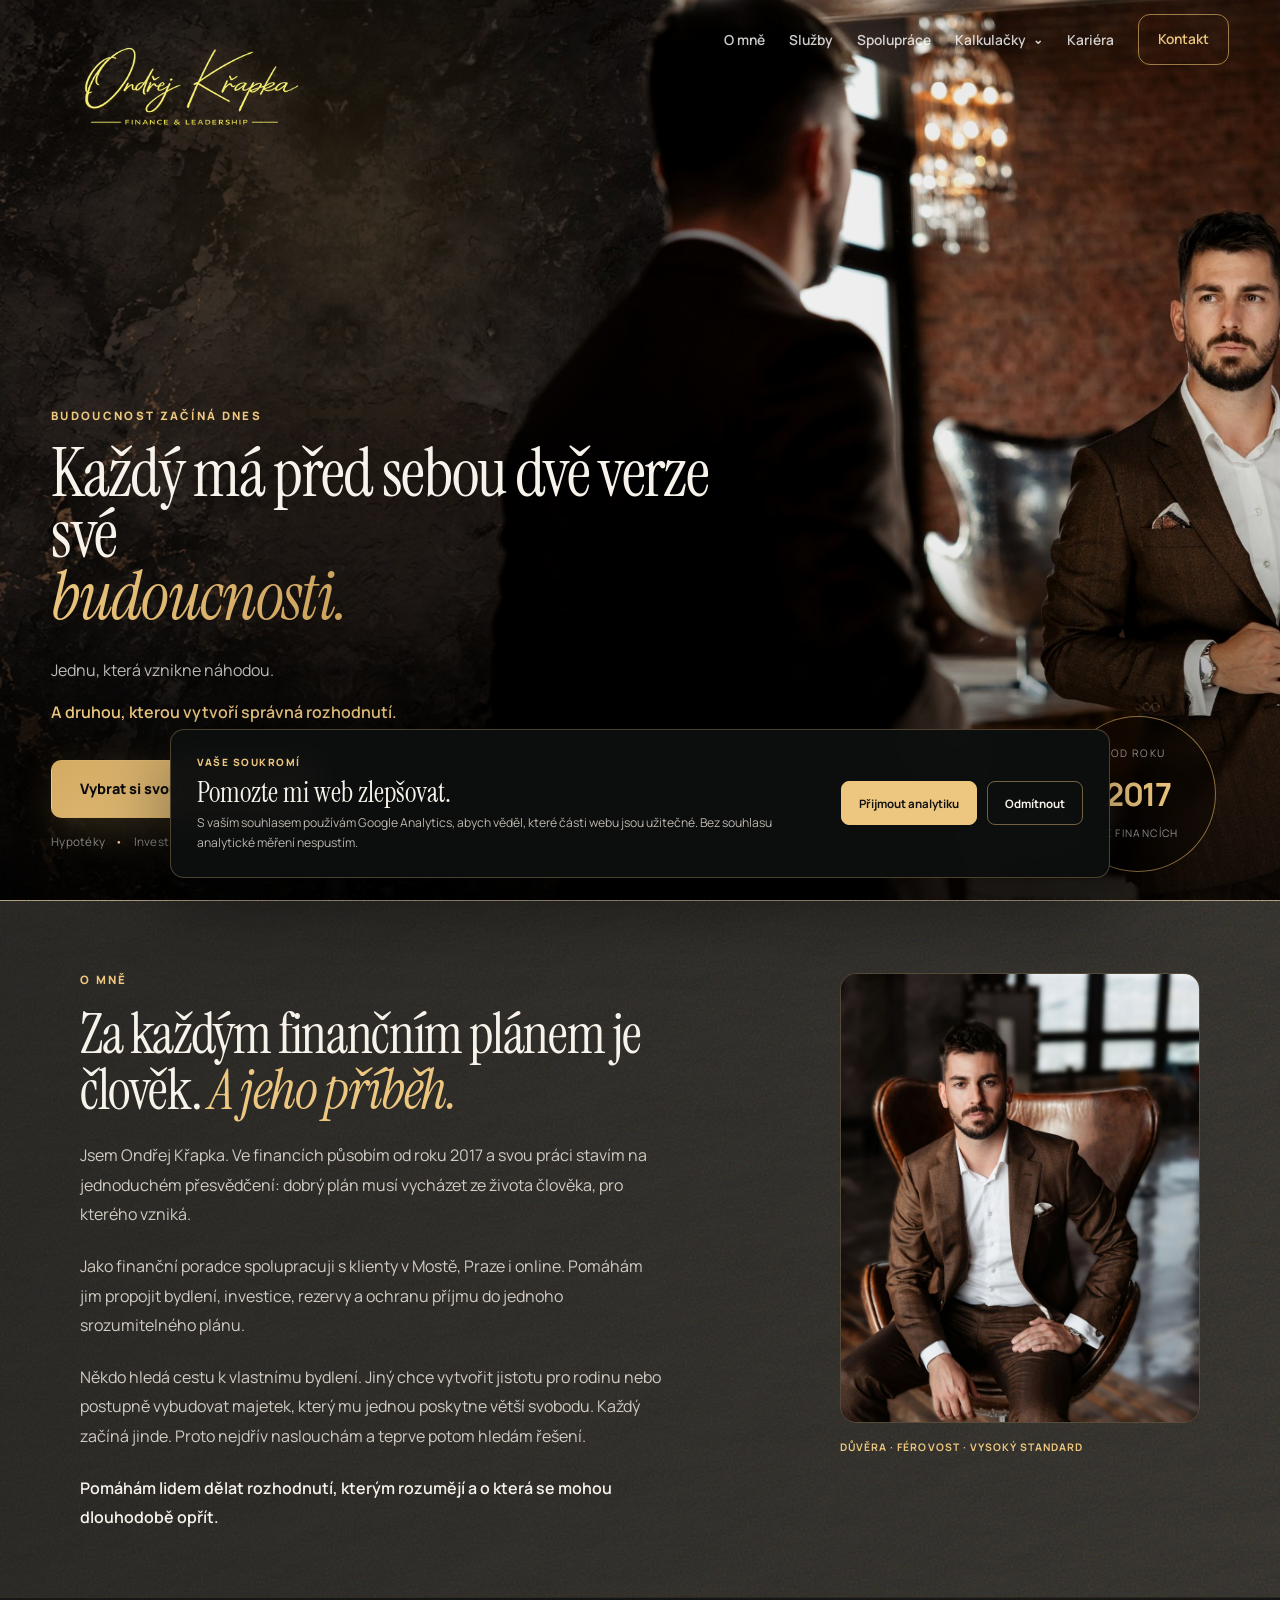
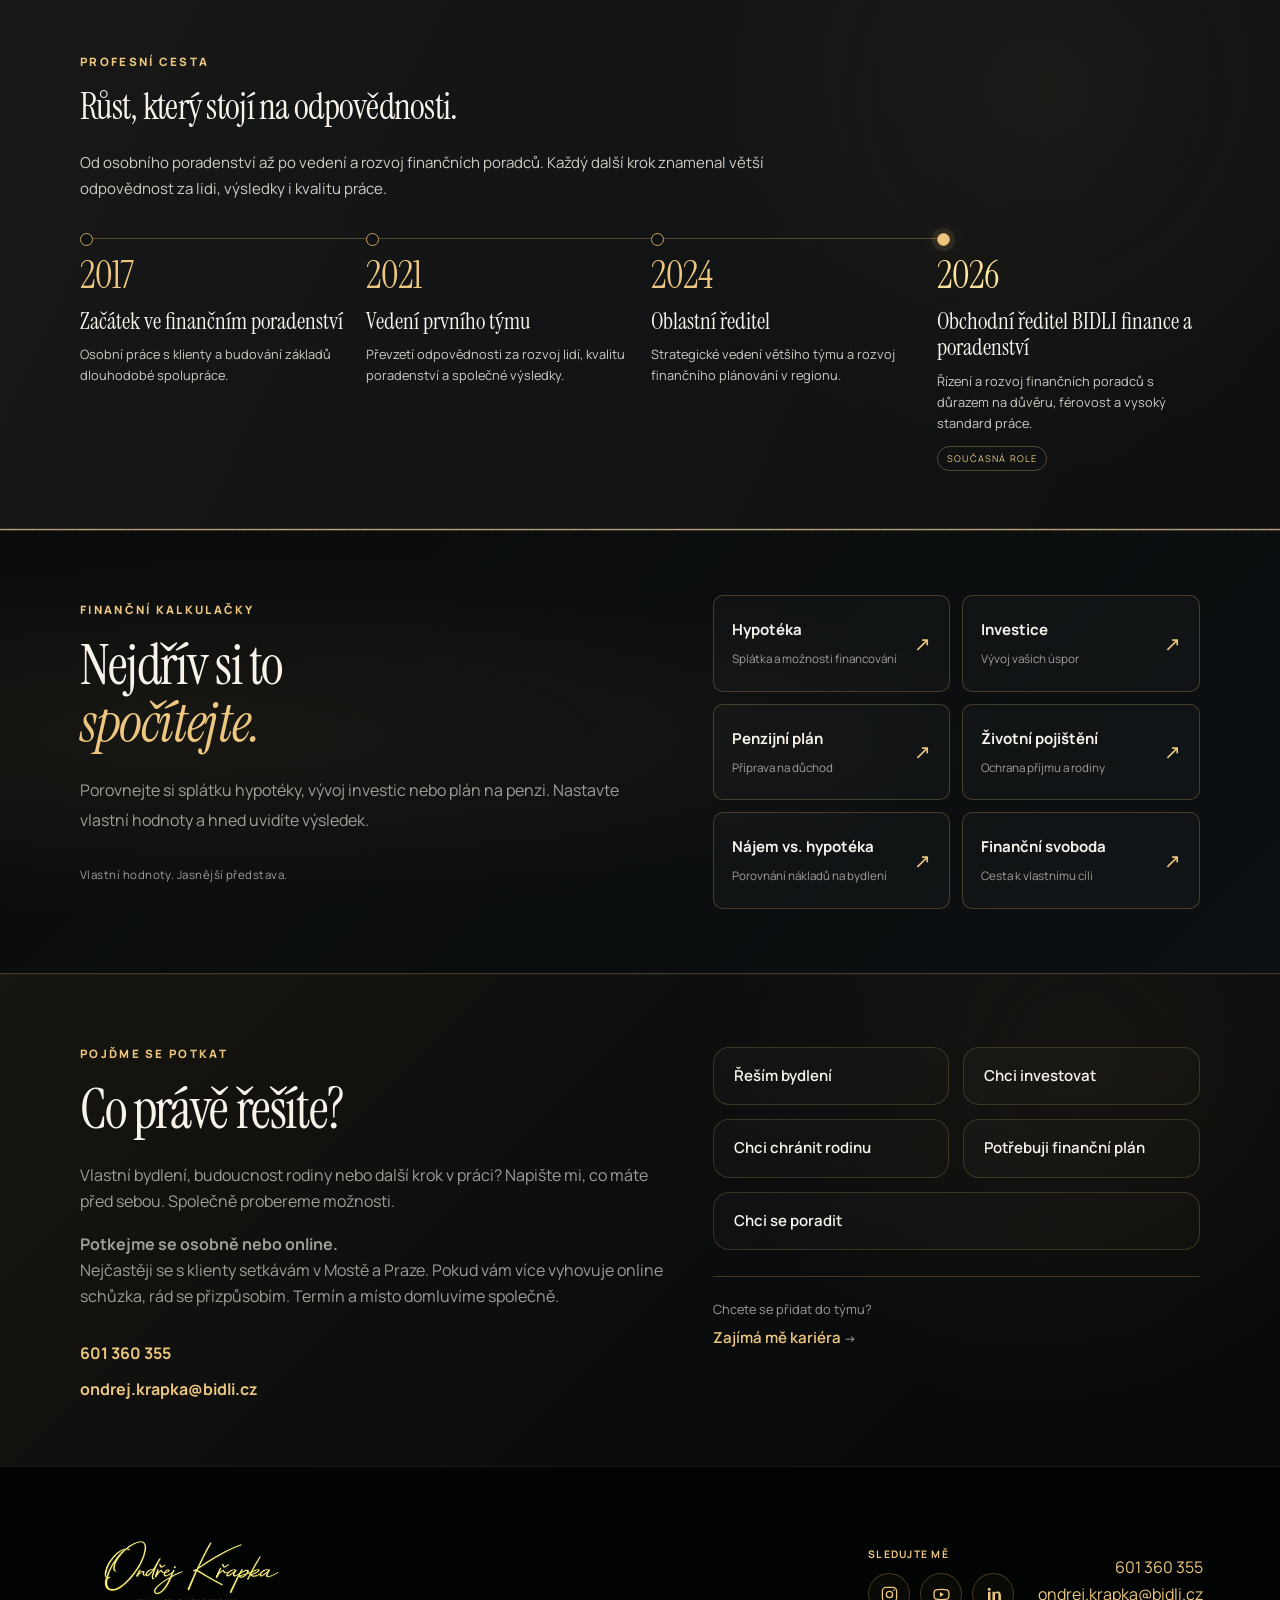
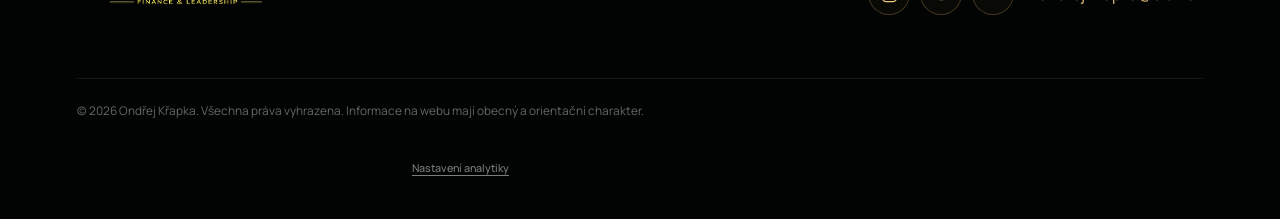
==== commit e684f53c: "Add technical SEO and search indexing files" ====
--- a/index.html
+++ b/index.html
@@ -3,8 +3,76 @@
 <head>
   <meta charset="UTF-8" />
   <meta name="viewport" content="width=device-width, initial-scale=1.0" />
-  <meta name="description" content="Ondřej Křapka pomáhá klientům vytvářet dlouhodobý finanční plán pro bydlení, investice, ochranu příjmu a svobodnější budoucnost." />
-  <title>Ondřej Křapka | Finance & Leadership</title>
+  <meta name="description" content="Finanční poradce Ondřej Křapka pro klienty z Mostu, Prahy i online. Hypotéky, investice, ochrana příjmu a dlouhodobý finanční plán." />
+  <meta name="robots" content="index,follow,max-image-preview:large" />
+  <meta name="theme-color" content="#080909" />
+  <title>Finanční poradce Most a Praha | Ondřej Křapka</title>
+  <link rel="canonical" href="https://ondrejkrapka.cz/" />
+  <link rel="icon" href="logoHlavicka-optimized.png" type="image/png" />
+  <meta property="og:locale" content="cs_CZ" />
+  <meta property="og:type" content="website" />
+  <meta property="og:title" content="Finanční poradce Most a Praha | Ondřej Křapka" />
+  <meta property="og:description" content="Hypotéky, investice, ochrana příjmu a dlouhodobý finanční plán osobně v Mostě a Praze nebo online." />
+  <meta property="og:url" content="https://ondrejkrapka.cz/" />
+  <meta property="og:image" content="https://ondrejkrapka.cz/hero-sterka-optimized.jpg" />
+  <meta property="og:image:alt" content="Ondřej Křapka – finanční poradce" />
+  <meta name="twitter:card" content="summary_large_image" />
+  <meta name="twitter:title" content="Finanční poradce Most a Praha | Ondřej Křapka" />
+  <meta name="twitter:description" content="Hypotéky, investice, ochrana příjmu a dlouhodobý finanční plán." />
+  <meta name="twitter:image" content="https://ondrejkrapka.cz/hero-sterka-optimized.jpg" />
+  <script type="application/ld+json">
+  {
+    "@context": "https://schema.org",
+    "@graph": [
+      {
+        "@type": "WebSite",
+        "@id": "https://ondrejkrapka.cz/#website",
+        "url": "https://ondrejkrapka.cz/",
+        "name": "Ondřej Křapka",
+        "inLanguage": "cs-CZ"
+      },
+      {
+        "@type": "Person",
+        "@id": "https://ondrejkrapka.cz/#ondrej-krapka",
+        "name": "Ondřej Křapka",
+        "url": "https://ondrejkrapka.cz/",
+        "image": "https://ondrejkrapka.cz/business8-optimized.jpg",
+        "jobTitle": "Obchodní ředitel BIDLI finance a poradenství",
+        "telephone": "+420601360355",
+        "email": "ondrej.krapka@bidli.cz",
+        "worksFor": {
+          "@type": "Organization",
+          "name": "BIDLI finance a poradenství"
+        },
+        "sameAs": [
+          "https://www.instagram.com/ondrej.krapka/",
+          "https://www.youtube.com/@OndrejKrapka",
+          "https://www.linkedin.com/in/ondrejkrapka"
+        ]
+      },
+      {
+        "@type": "ProfessionalService",
+        "@id": "https://ondrejkrapka.cz/#financni-poradenstvi",
+        "name": "Finanční poradenství Ondřej Křapka",
+        "url": "https://ondrejkrapka.cz/",
+        "image": "https://ondrejkrapka.cz/hero-sterka-optimized.jpg",
+        "telephone": "+420601360355",
+        "email": "ondrej.krapka@bidli.cz",
+        "founder": { "@id": "https://ondrejkrapka.cz/#ondrej-krapka" },
+        "areaServed": [
+          { "@type": "City", "name": "Most" },
+          { "@type": "City", "name": "Praha" },
+          { "@type": "Country", "name": "Česko" }
+        ],
+        "sameAs": [
+          "https://www.instagram.com/ondrej.krapka/",
+          "https://www.youtube.com/@OndrejKrapka",
+          "https://www.linkedin.com/in/ondrejkrapka"
+        ]
+      }
+    ]
+  }
+  </script>
   <link rel="preconnect" href="https://fonts.googleapis.com">
   <link rel="preconnect" href="https://fonts.gstatic.com" crossorigin>
   <link href="https://fonts.googleapis.com/css2?family=Instrument+Serif:ital@0;1&family=Manrope:wght@400;500;600;700;800&display=swap" rel="stylesheet">
@@ -41,6 +109,7 @@
             <span class="section-label">O mně</span>
             <h2 id="about-title">Za každým finančním plánem je člověk. <em>A jeho příběh.</em></h2>
             <p>Jsem Ondřej Křapka. Ve financích působím od roku 2017 a svou práci stavím na jednoduchém přesvědčení: dobrý plán musí vycházet ze života člověka, pro kterého vzniká.</p>
+            <p>Jako finanční poradce spolupracuji s klienty v Mostě, Praze i online. Pomáhám jim propojit bydlení, investice, rezervy a ochranu příjmu do jednoho srozumitelného plánu.</p>
             <p>Někdo hledá cestu k vlastnímu bydlení. Jiný chce vytvořit jistotu pro rodinu nebo postupně vybudovat majetek, který mu jednou poskytne větší svobodu. Každý začíná jinde. Proto nejdřív naslouchám a teprve potom hledám řešení.</p>
             <p class="about-emphasis">Pomáhám lidem dělat rozhodnutí, kterým rozumějí a o která se mohou dlouhodobě opřít.</p>
           </div>
